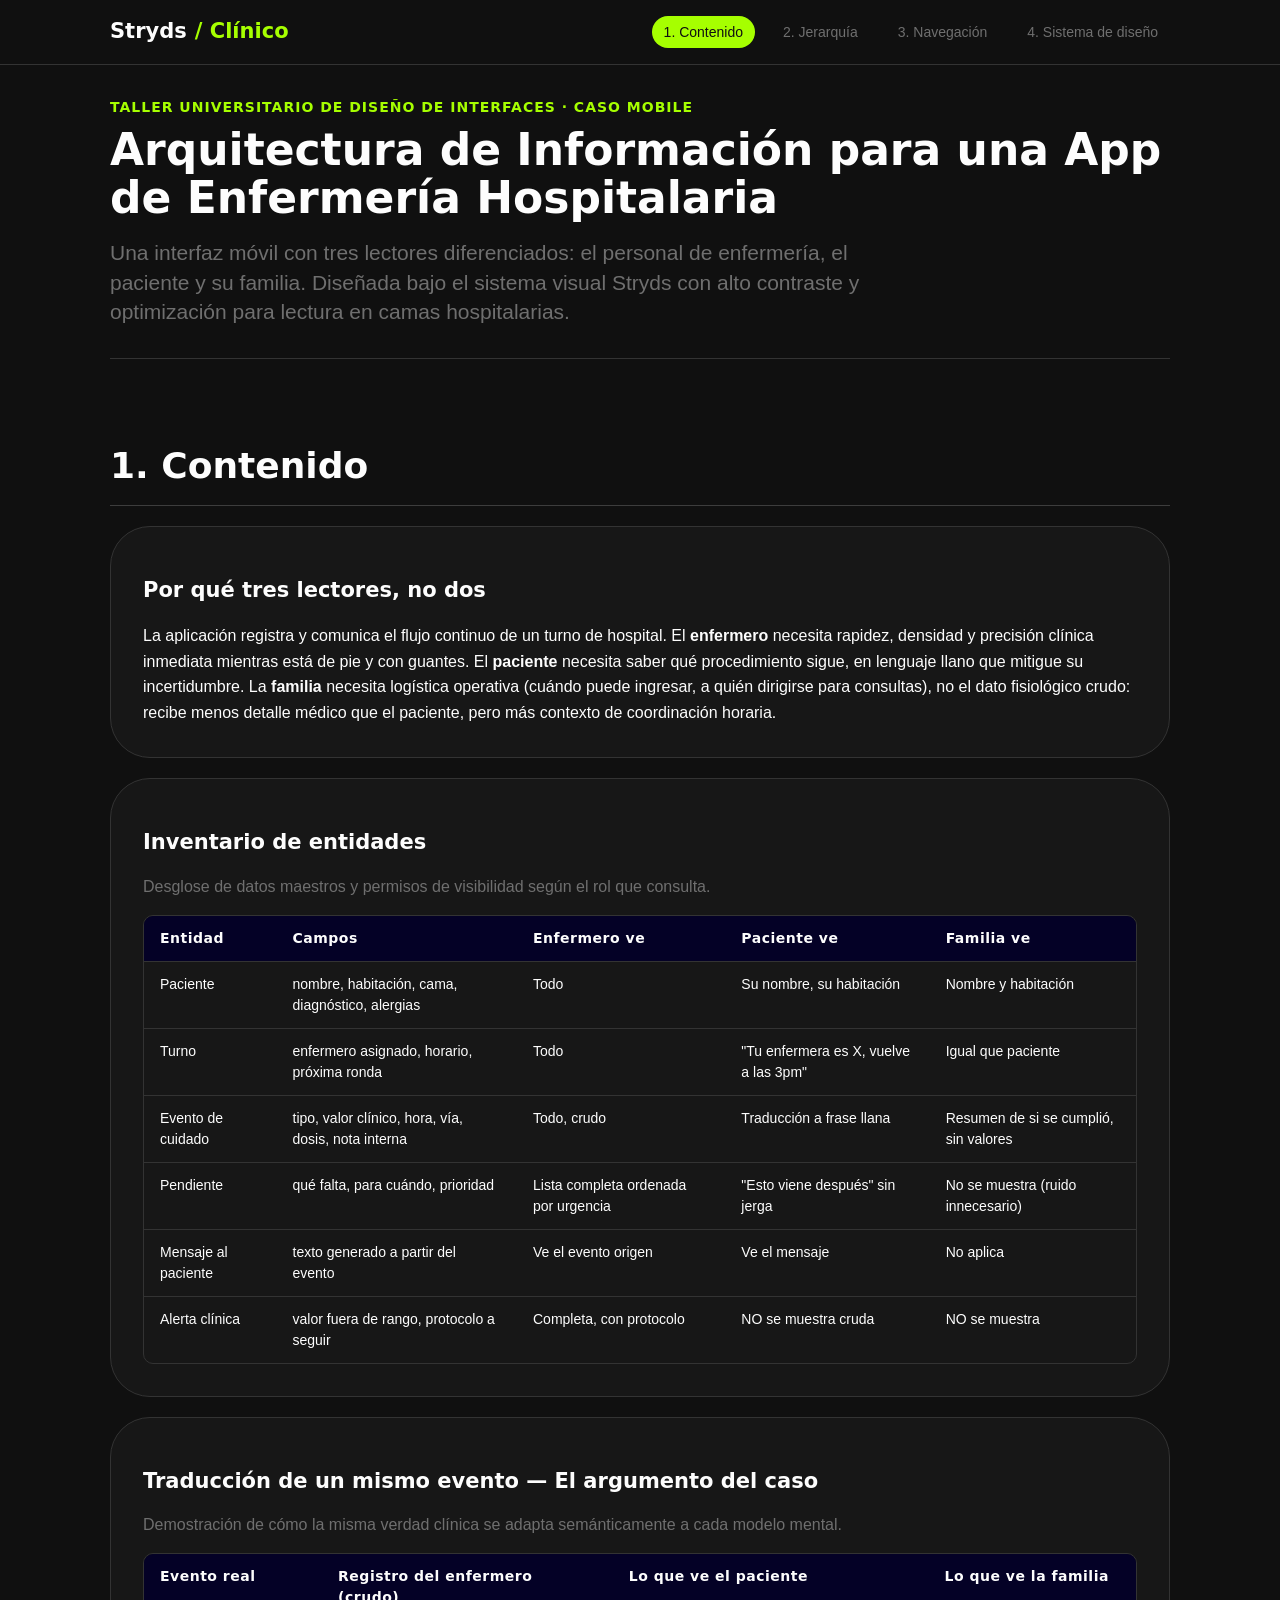
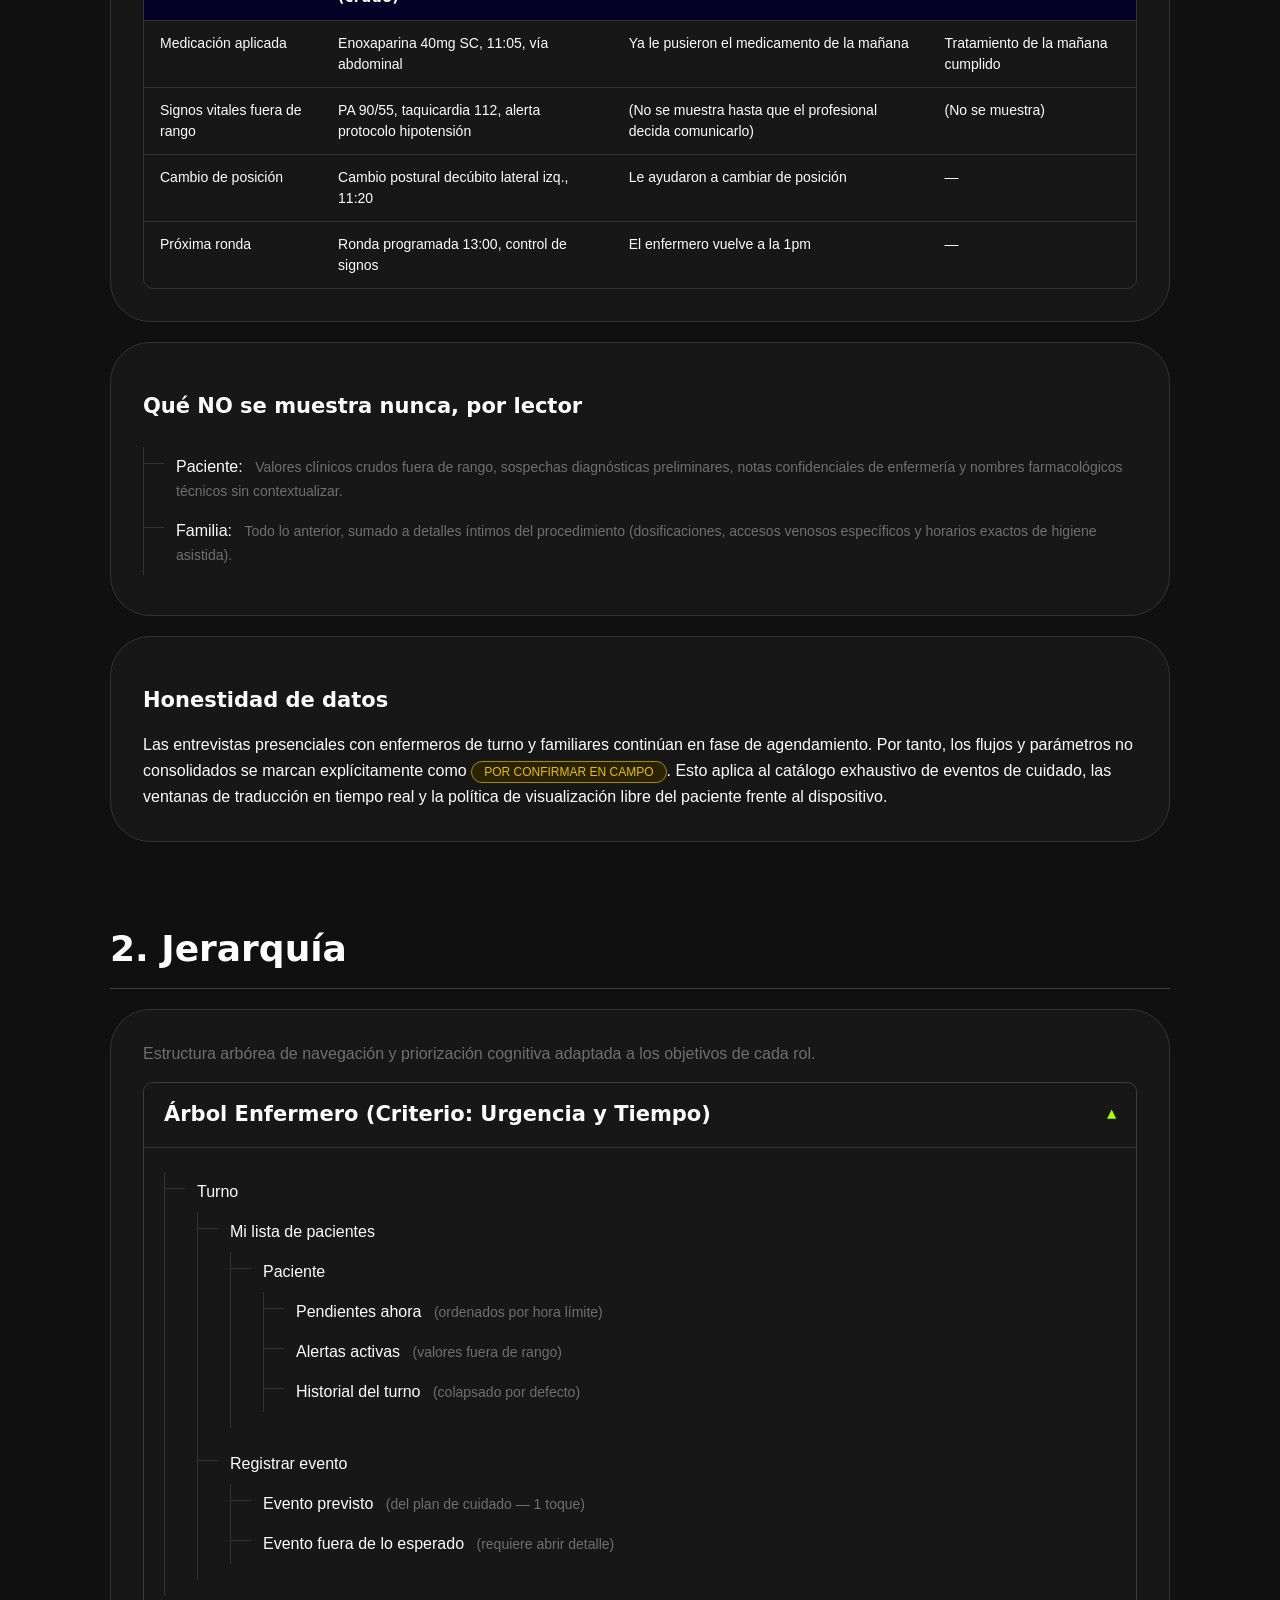
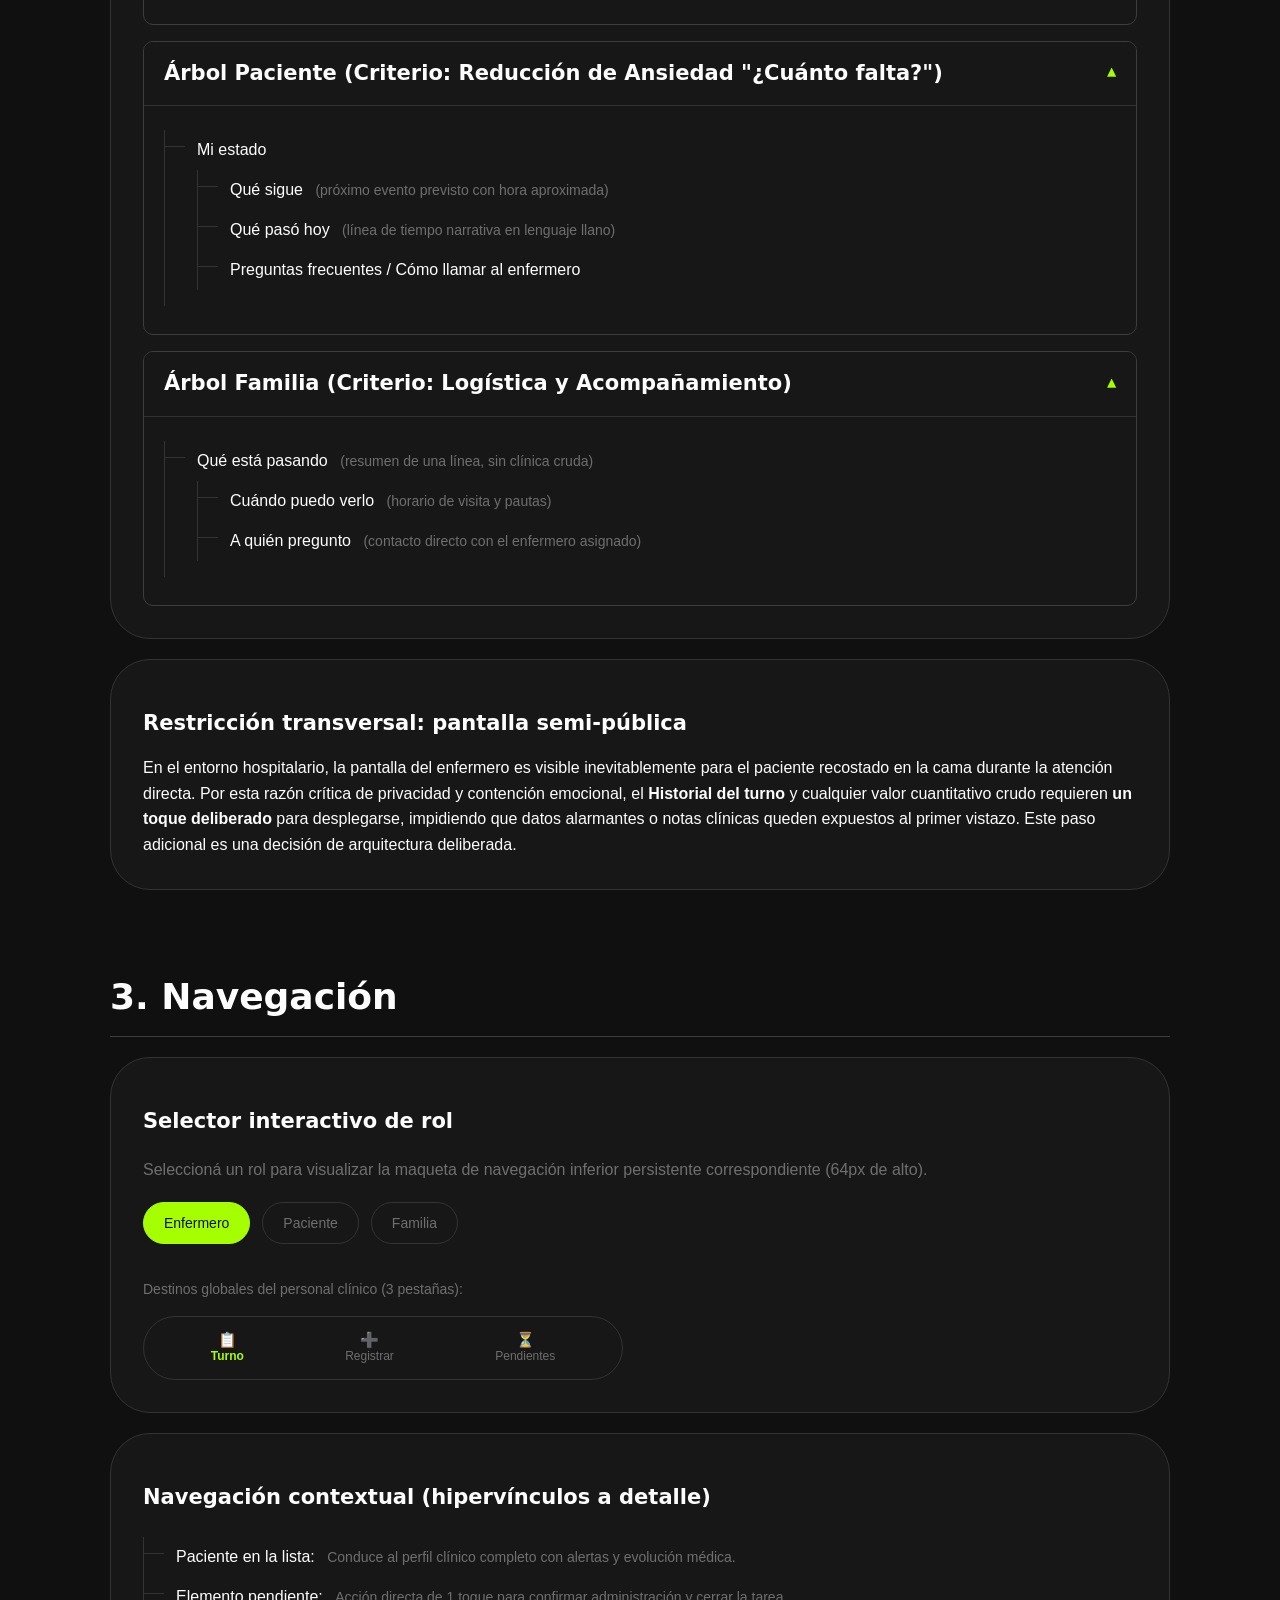
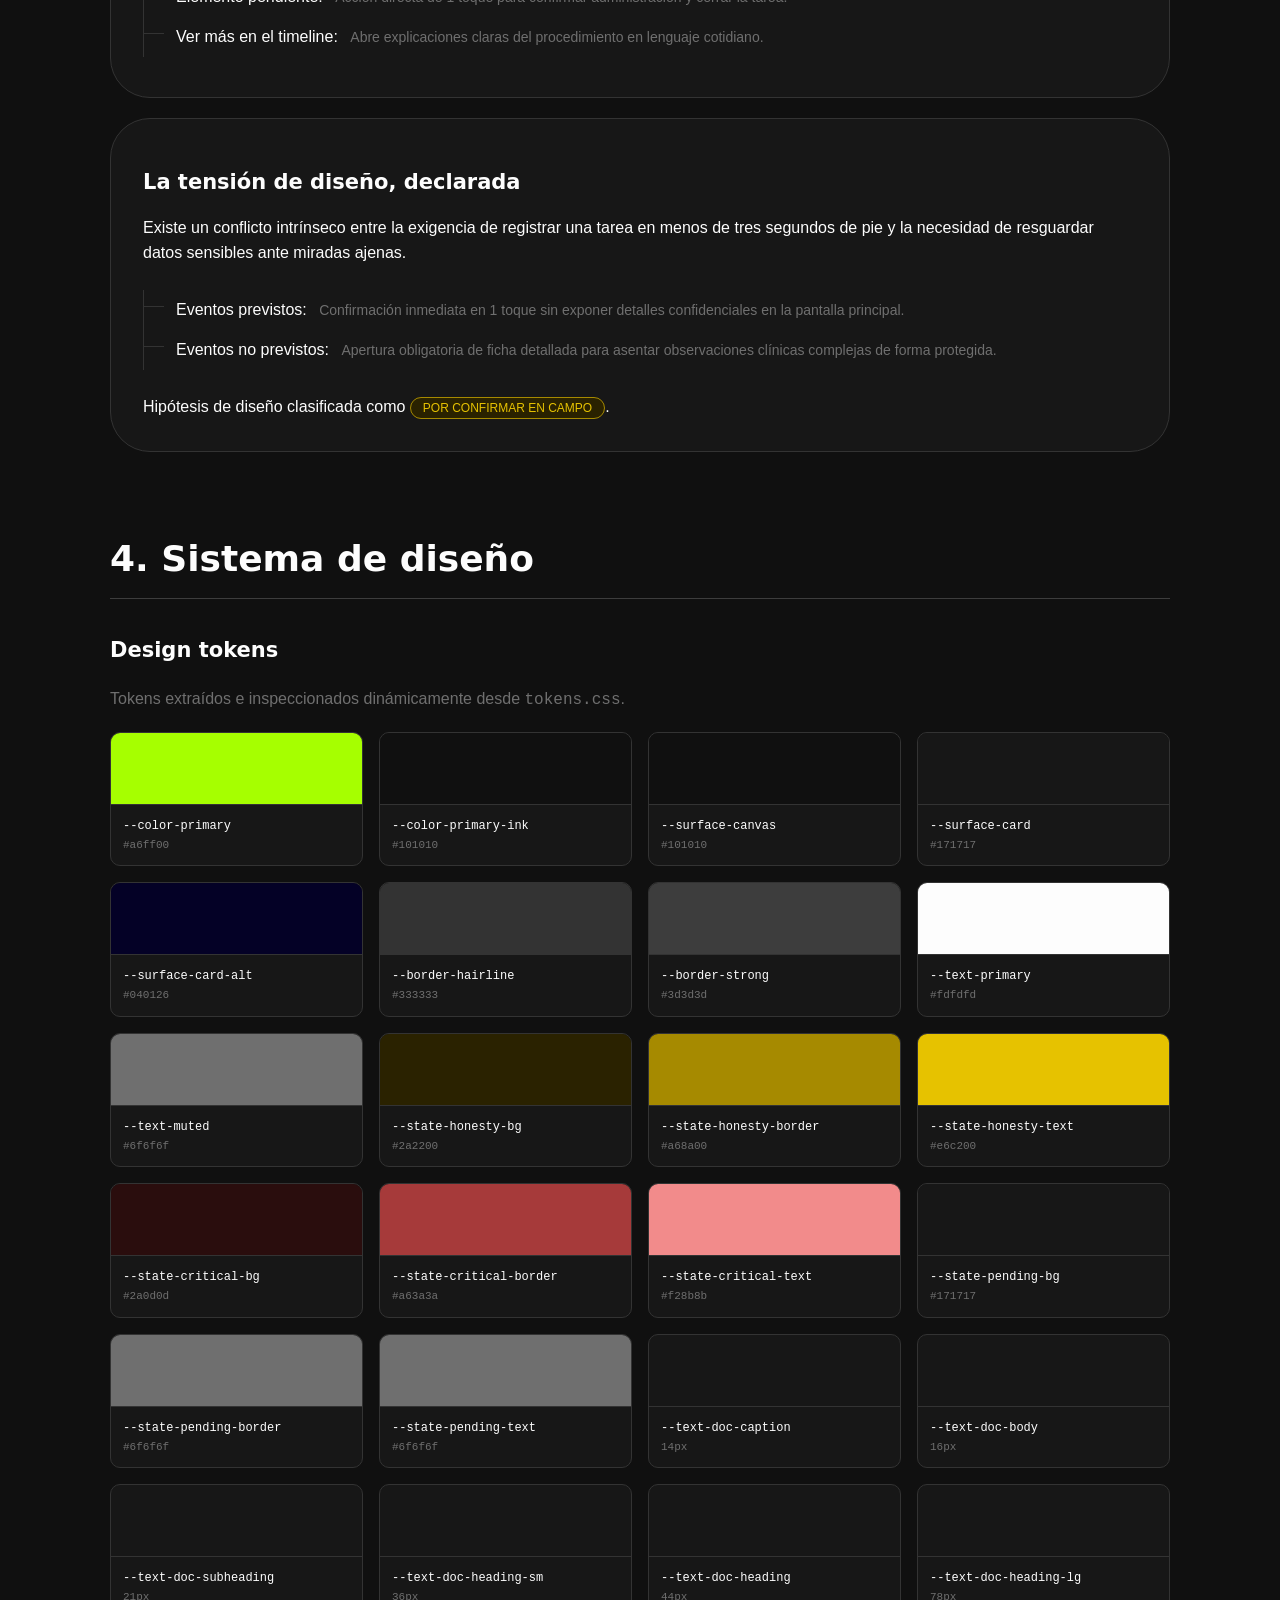
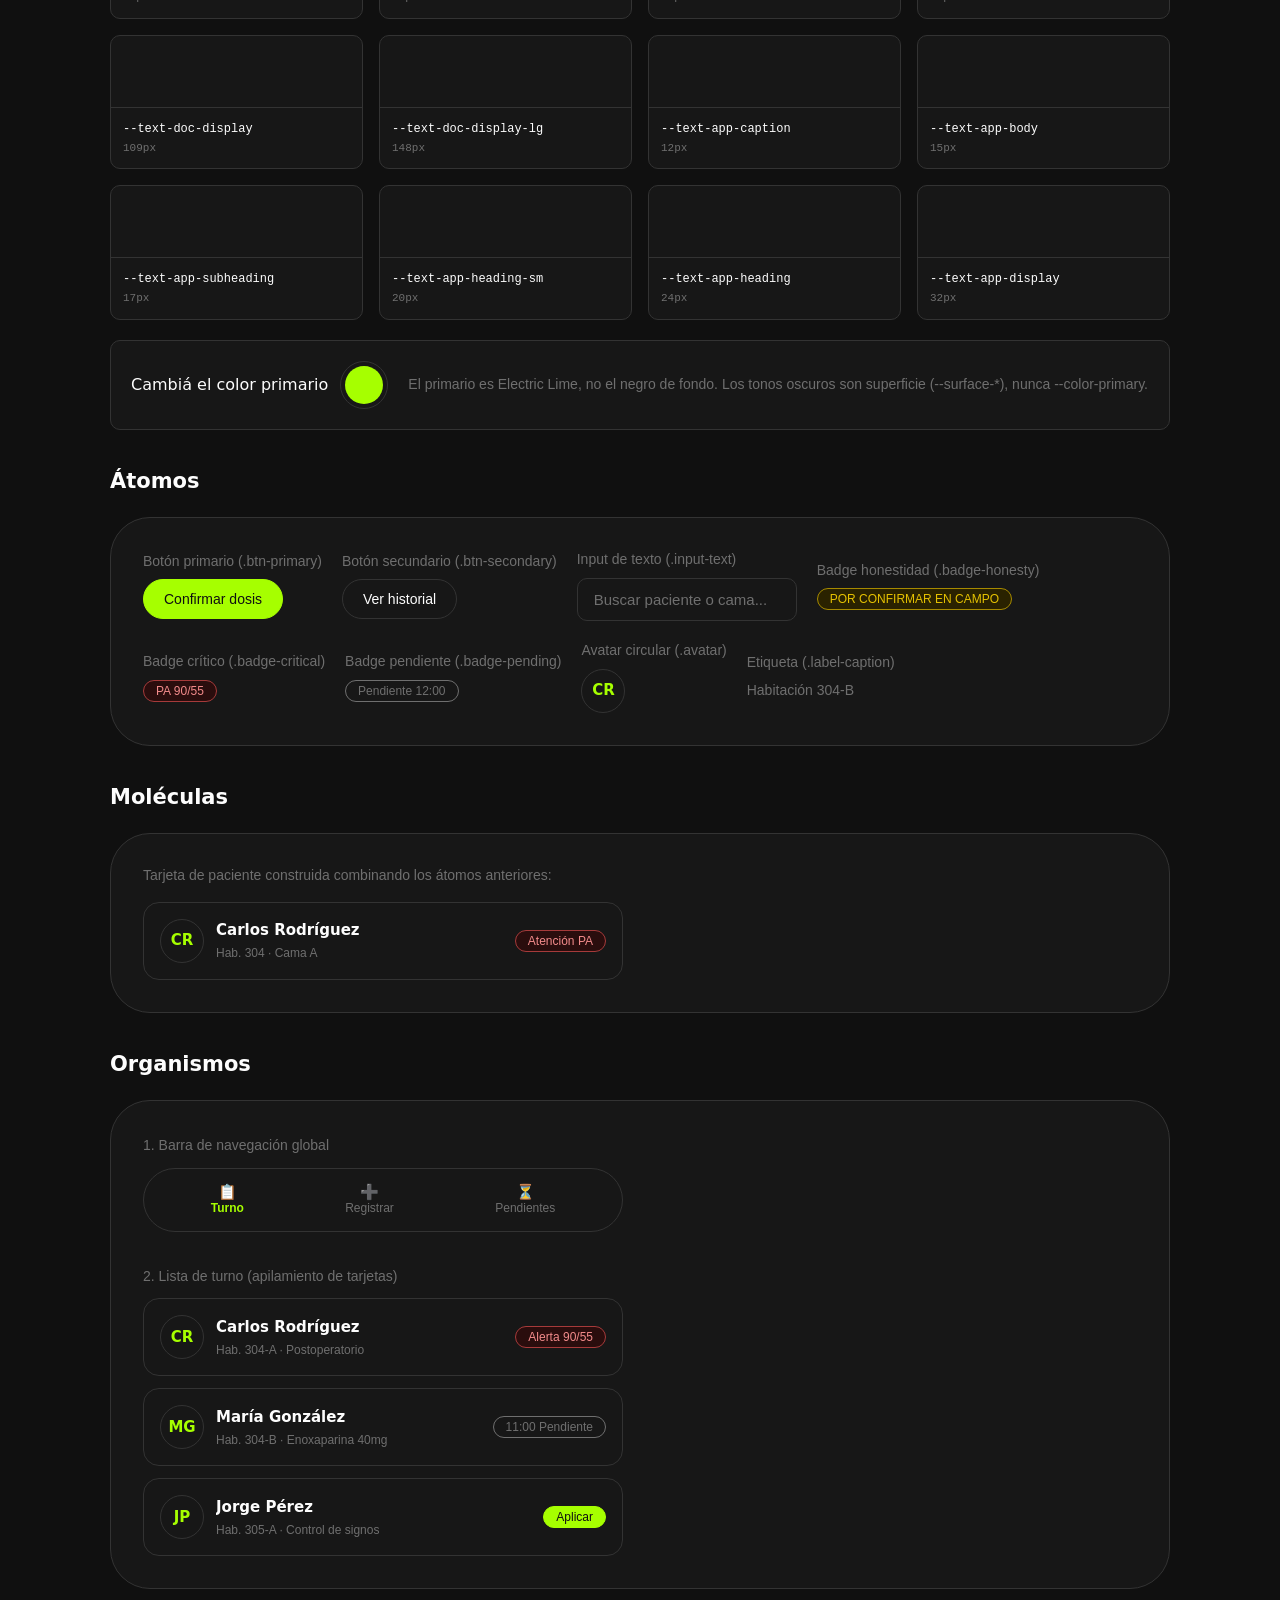
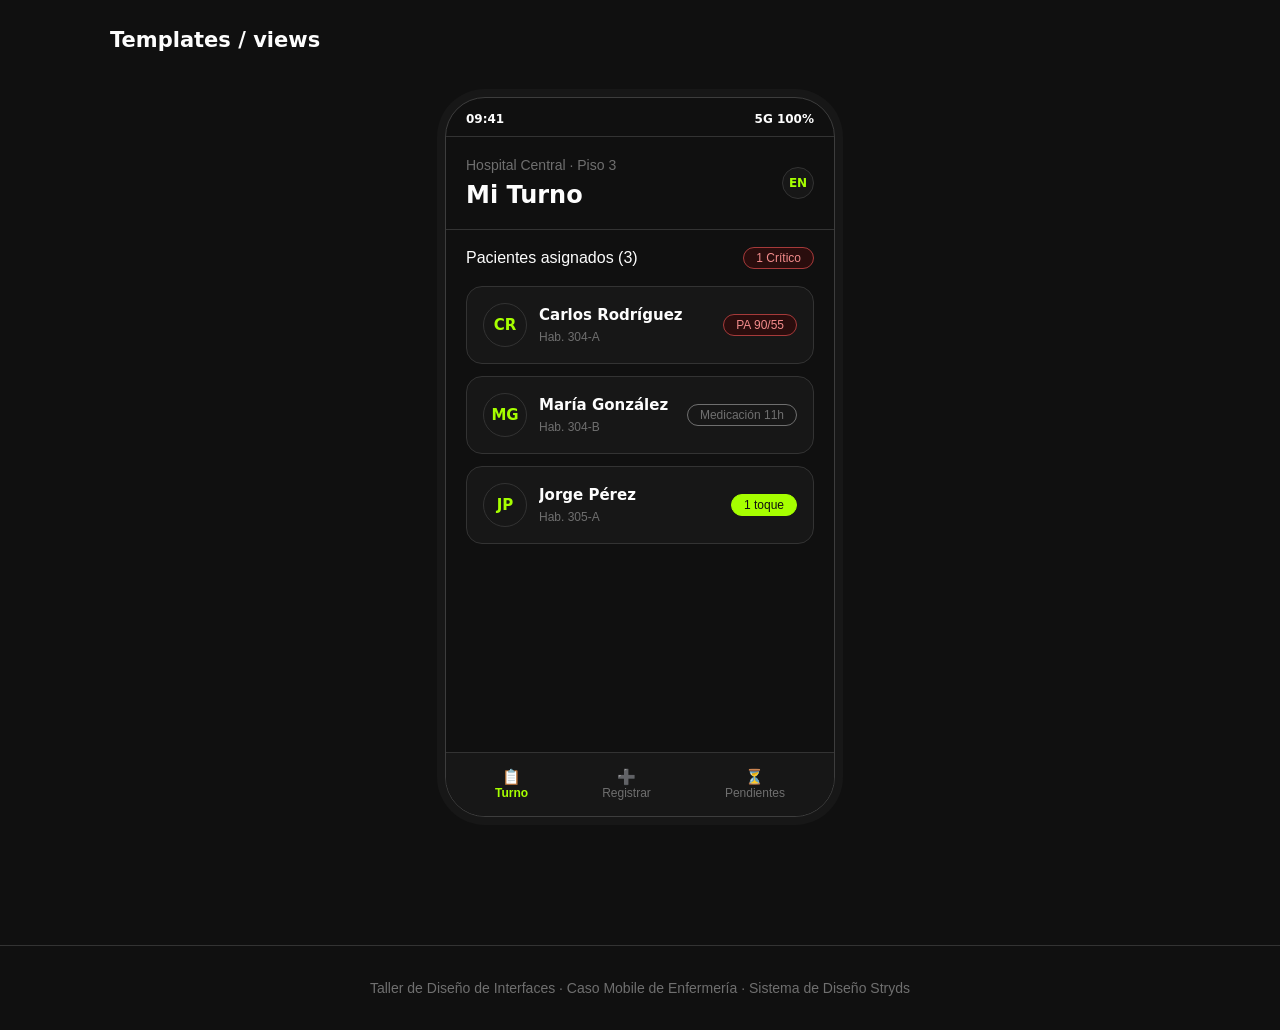
==== index.html @ 0fc22094 "Information architecture and design system for the nursing app - Four artifacts in order: content, h" ====
<!DOCTYPE html>
<html lang="es">
<head>
  <meta charset="UTF-8">
  <meta name="viewport" content="width=device-width, initial-scale=1.0">
  <title>Taller de Arquitectura de Información y Sistema de Diseño | Stryds Nursing</title>
  
  <!-- Carga estricta de tokens y componentes atómicos modulares -->
  <link rel="stylesheet" href="css/tokens.css">
  <link rel="stylesheet" href="css/atoms/button.css">
  <link rel="stylesheet" href="css/atoms/input.css">
  <link rel="stylesheet" href="css/atoms/badge.css">
  <link rel="stylesheet" href="css/atoms/avatar.css">
  <link rel="stylesheet" href="css/atoms/label.css">
  <link rel="stylesheet" href="css/styles.css">
  
  <script src="js/app.js" defer></script>
</head>
<body>

  <!-- Barra de navegación fija superior con vínculos de anclaje -->
  <header class="doc-header-nav">
    <div class="doc-nav-container">
      <a href="#hero" class="doc-brand">
        <span>Stryds</span>
        <span class="doc-brand-accent">/ Clínico</span>
      </a>
      <nav aria-label="Navegación del documento">
        <ul class="doc-nav-list">
          <li><a href="#section-content" class="doc-nav-link">1. Contenido</a></li>
          <li><a href="#section-hierarchy" class="doc-nav-link">2. Jerarquía</a></li>
          <li><a href="#section-navigation" class="doc-nav-link">3. Navegación</a></li>
          <li><a href="#section-design-system" class="doc-nav-link">4. Sistema de diseño</a></li>
        </ul>
      </nav>
    </div>
  </header>

  <main class="doc-main">

    <!-- Encabezado de presentación del caso de estudio -->
    <header id="hero" class="doc-hero">
      <p class="doc-hero-tagline">Taller Universitario de Diseño de Interfaces · Caso Mobile</p>
      <h1 class="doc-hero-title">Arquitectura de Información para una App de Enfermería Hospitalaria</h1>
      <p class="doc-hero-lead">
        Una interfaz móvil con tres lectores diferenciados: el personal de enfermería, el paciente y su familia.
        Diseñada bajo el sistema visual Stryds con alto contraste y optimización para lectura en camas hospitalarias.
      </p>
    </header>

    <!-- ==================== SECCIÓN 1: CONTENIDO ==================== -->
    <section id="section-content" class="doc-section">
      <h2 class="section-heading">1. Contenido</h2>

      <article class="doc-card">
        <h3 class="subsection-heading">Por qué tres lectores, no dos</h3>
        <p class="doc-text-block">
          La aplicación registra y comunica el flujo continuo de un turno de hospital. El <strong>enfermero</strong> necesita rapidez, densidad y precisión clínica inmediata mientras está de pie y con guantes. El <strong>paciente</strong> necesita saber qué procedimiento sigue, en lenguaje llano que mitigue su incertidumbre. La <strong>familia</strong> necesita logística operativa (cuándo puede ingresar, a quién dirigirse para consultas), no el dato fisiológico crudo: recibe menos detalle médico que el paciente, pero más contexto de coordinación horaria.
        </p>
      </article>

      <div class="doc-card">
        <h3 class="subsection-heading">Inventario de entidades</h3>
        <p class="doc-text-muted">Desglose de datos maestros y permisos de visibilidad según el rol que consulta.</p>
        
        <div class="table-wrapper">
          <table class="data-table">
            <thead>
              <tr>
                <th scope="col">Entidad</th>
                <th scope="col">Campos</th>
                <th scope="col">Enfermero ve</th>
                <th scope="col">Paciente ve</th>
                <th scope="col">Familia ve</th>
              </tr>
            </thead>
            <tbody>
              <tr>
                <td>Paciente</td>
                <td>nombre, habitación, cama, diagnóstico, alergias</td>
                <td>Todo</td>
                <td>Su nombre, su habitación</td>
                <td>Nombre y habitación</td>
              </tr>
              <tr>
                <td>Turno</td>
                <td>enfermero asignado, horario, próxima ronda</td>
                <td>Todo</td>
                <td>"Tu enfermera es X, vuelve a las 3pm"</td>
                <td>Igual que paciente</td>
              </tr>
              <tr>
                <td>Evento de cuidado</td>
                <td>tipo, valor clínico, hora, vía, dosis, nota interna</td>
                <td>Todo, crudo</td>
                <td>Traducción a frase llana</td>
                <td>Resumen de si se cumplió, sin valores</td>
              </tr>
              <tr>
                <td>Pendiente</td>
                <td>qué falta, para cuándo, prioridad</td>
                <td>Lista completa ordenada por urgencia</td>
                <td>"Esto viene después" sin jerga</td>
                <td>No se muestra (ruido innecesario)</td>
              </tr>
              <tr>
                <td>Mensaje al paciente</td>
                <td>texto generado a partir del evento</td>
                <td>Ve el evento origen</td>
                <td>Ve el mensaje</td>
                <td>No aplica</td>
              </tr>
              <tr>
                <td>Alerta clínica</td>
                <td>valor fuera de rango, protocolo a seguir</td>
                <td>Completa, con protocolo</td>
                <td>NO se muestra cruda</td>
                <td>NO se muestra</td>
              </tr>
            </tbody>
          </table>
        </div>
      </div>

      <div class="doc-card">
        <h3 class="subsection-heading">Traducción de un mismo evento — El argumento del caso</h3>
        <p class="doc-text-muted">Demostración de cómo la misma verdad clínica se adapta semánticamente a cada modelo mental.</p>
        
        <div class="table-wrapper">
          <table class="data-table">
            <thead>
              <tr>
                <th scope="col">Evento real</th>
                <th scope="col">Registro del enfermero (crudo)</th>
                <th scope="col">Lo que ve el paciente</th>
                <th scope="col">Lo que ve la familia</th>
              </tr>
            </thead>
            <tbody>
              <tr>
                <td>Medicación aplicada</td>
                <td>Enoxaparina 40mg SC, 11:05, vía abdominal</td>
                <td>Ya le pusieron el medicamento de la mañana</td>
                <td>Tratamiento de la mañana cumplido</td>
              </tr>
              <tr>
                <td>Signos vitales fuera de rango</td>
                <td>PA 90/55, taquicardia 112, alerta protocolo hipotensión</td>
                <td>(No se muestra hasta que el profesional decida comunicarlo)</td>
                <td>(No se muestra)</td>
              </tr>
              <tr>
                <td>Cambio de posición</td>
                <td>Cambio postural decúbito lateral izq., 11:20</td>
                <td>Le ayudaron a cambiar de posición</td>
                <td>—</td>
              </tr>
              <tr>
                <td>Próxima ronda</td>
                <td>Ronda programada 13:00, control de signos</td>
                <td>El enfermero vuelve a la 1pm</td>
                <td>—</td>
              </tr>
            </tbody>
          </table>
        </div>
      </div>

      <div class="doc-card">
        <h3 class="subsection-heading">Qué NO se muestra nunca, por lector</h3>
        <ul class="tree-list">
          <li>
            <strong class="tree-node-title">Paciente:</strong>
            <span class="tree-node-desc">Valores clínicos crudos fuera de rango, sospechas diagnósticas preliminares, notas confidenciales de enfermería y nombres farmacológicos técnicos sin contextualizar.</span>
          </li>
          <li>
            <strong class="tree-node-title">Familia:</strong>
            <span class="tree-node-desc">Todo lo anterior, sumado a detalles íntimos del procedimiento (dosificaciones, accesos venosos específicos y horarios exactos de higiene asistida).</span>
          </li>
        </ul>
      </div>

      <div class="doc-card">
        <h3 class="subsection-heading">Honestidad de datos</h3>
        <p class="doc-text-block">
          Las entrevistas presenciales con enfermeros de turno y familiares continúan en fase de agendamiento.
          Por tanto, los flujos y parámetros no consolidados se marcan explícitamente como
          <span class="badge-honesty">POR CONFIRMAR EN CAMPO</span>.
          Esto aplica al catálogo exhaustivo de eventos de cuidado, las ventanas de traducción en tiempo real y la política de visualización libre del paciente frente al dispositivo.
        </p>
      </div>
    </section>

    <!-- ==================== SECCIÓN 2: JERARQUÍA ==================== -->
    <section id="section-hierarchy" class="doc-section">
      <h2 class="section-heading">2. Jerarquía</h2>

      <div class="doc-card">
        <p class="doc-text-muted">Estructura arbórea de navegación y priorización cognitiva adaptada a los objetivos de cada rol.</p>
        
        <!-- Árbol 1: Enfermero -->
        <details class="hierarchy-details" open>
          <summary class="hierarchy-summary">Árbol Enfermero (Criterio: Urgencia y Tiempo)</summary>
          <div class="hierarchy-content">
            <ul class="tree-list">
              <li>
                <span class="tree-node-title">Turno</span>
                <ul>
                  <li>
                    <span class="tree-node-title">Mi lista de pacientes</span>
                    <ul>
                      <li>
                        <span class="tree-node-title">Paciente</span>
                        <ul>
                          <li><span class="tree-node-title">Pendientes ahora</span> <span class="tree-node-desc">(ordenados por hora límite)</span></li>
                          <li><span class="tree-node-title">Alertas activas</span> <span class="tree-node-desc">(valores fuera de rango)</span></li>
                          <li><span class="tree-node-title">Historial del turno</span> <span class="tree-node-desc">(colapsado por defecto)</span></li>
                        </ul>
                      </li>
                    </ul>
                  </li>
                  <li>
                    <span class="tree-node-title">Registrar evento</span>
                    <ul>
                      <li><span class="tree-node-title">Evento previsto</span> <span class="tree-node-desc">(del plan de cuidado — 1 toque)</span></li>
                      <li><span class="tree-node-title">Evento fuera de lo esperado</span> <span class="tree-node-desc">(requiere abrir detalle)</span></li>
                    </ul>
                  </li>
                </ul>
              </li>
            </ul>
          </div>
        </details>

        <!-- Árbol 2: Paciente -->
        <details class="hierarchy-details" open>
          <summary class="hierarchy-summary">Árbol Paciente (Criterio: Reducción de Ansiedad "¿Cuánto falta?")</summary>
          <div class="hierarchy-content">
            <ul class="tree-list">
              <li>
                <span class="tree-node-title">Mi estado</span>
                <ul>
                  <li><span class="tree-node-title">Qué sigue</span> <span class="tree-node-desc">(próximo evento previsto con hora aproximada)</span></li>
                  <li><span class="tree-node-title">Qué pasó hoy</span> <span class="tree-node-desc">(línea de tiempo narrativa en lenguaje llano)</span></li>
                  <li><span class="tree-node-title">Preguntas frecuentes / Cómo llamar al enfermero</span></li>
                </ul>
              </li>
            </ul>
          </div>
        </details>

        <!-- Árbol 3: Familia -->
        <details class="hierarchy-details" open>
          <summary class="hierarchy-summary">Árbol Familia (Criterio: Logística y Acompañamiento)</summary>
          <div class="hierarchy-content">
            <ul class="tree-list">
              <li>
                <span class="tree-node-title">Qué está pasando</span> <span class="tree-node-desc">(resumen de una línea, sin clínica cruda)</span>
                <ul>
                  <li><span class="tree-node-title">Cuándo puedo verlo</span> <span class="tree-node-desc">(horario de visita y pautas)</span></li>
                  <li><span class="tree-node-title">A quién pregunto</span> <span class="tree-node-desc">(contacto directo con el enfermero asignado)</span></li>
                </ul>
              </li>
            </ul>
          </div>
        </details>
      </div>

      <div class="doc-card">
        <h3 class="subsection-heading">Restricción transversal: pantalla semi-pública</h3>
        <p class="doc-text-block">
          En el entorno hospitalario, la pantalla del enfermero es visible inevitablemente para el paciente recostado en la cama durante la atención directa. Por esta razón crítica de privacidad y contención emocional, el <strong>Historial del turno</strong> y cualquier valor cuantitativo crudo requieren <strong>un toque deliberado</strong> para desplegarse, impidiendo que datos alarmantes o notas clínicas queden expuestos al primer vistazo. Este paso adicional es una decisión de arquitectura deliberada.
        </p>
      </div>
    </section>

    <!-- ==================== SECCIÓN 3: NAVEGACIÓN ==================== -->
    <section id="section-navigation" class="doc-section">
      <h2 class="section-heading">3. Navegación</h2>

      <div class="role-preview-card">
        <h3 class="subsection-heading">Selector interactivo de rol</h3>
        <p class="doc-text-muted">
          Seleccioná un rol para visualizar la maqueta de navegación inferior persistente correspondiente (64px de alto).
        </p>

        <!-- Botones selectores de rol -->
        <div class="role-switch-bar" role="group" aria-label="Seleccionar vista por rol">
          <button type="button" class="role-switch-btn" data-role="enfermero" aria-pressed="true">
            Enfermero
          </button>
          <button type="button" class="role-switch-btn" data-role="paciente" aria-pressed="false">
            Paciente
          </button>
          <button type="button" class="role-switch-btn" data-role="familia" aria-pressed="false">
            Familia
          </button>
        </div>

        <!-- Maqueta Enfermero -->
        <div class="role-view-panel is-active" data-role="enfermero">
          <p class="label-caption">Destinos globales del personal clínico (3 pestañas):</p>
          <div class="app-nav-bar" role="navigation" aria-label="Navegación Enfermero">
            <button type="button" class="app-nav-item is-active" aria-pressed="true">
              <span class="app-nav-icon">📋</span>
              <span>Turno</span>
            </button>
            <button type="button" class="app-nav-item" aria-pressed="false">
              <span class="app-nav-icon">➕</span>
              <span>Registrar</span>
            </button>
            <button type="button" class="app-nav-item" aria-pressed="false">
              <span class="app-nav-icon">⏳</span>
              <span>Pendientes</span>
            </button>
          </div>
        </div>

        <!-- Maqueta Paciente -->
        <div class="role-view-panel" data-role="paciente">
          <p class="label-caption">Destinos globales del paciente internado (2 pestañas):</p>
          <div class="app-nav-bar" role="navigation" aria-label="Navegación Paciente">
            <button type="button" class="app-nav-item is-active" aria-pressed="true">
              <span class="app-nav-icon">🩺</span>
              <span>Mi estado</span>
            </button>
            <button type="button" class="app-nav-item" aria-pressed="false">
              <span class="app-nav-icon">❓</span>
              <span>Preguntas</span>
            </button>
          </div>
        </div>

        <!-- Maqueta Familia -->
        <div class="role-view-panel" data-role="familia">
          <p class="label-caption">Destinos globales de familiares y acompañantes (2 pestañas):</p>
          <div class="app-nav-bar" role="navigation" aria-label="Navegación Familia">
            <button type="button" class="app-nav-item is-active" aria-pressed="true">
              <span class="app-nav-icon">💬</span>
              <span>Qué pasa</span>
            </button>
            <button type="button" class="app-nav-item" aria-pressed="false">
              <span class="app-nav-icon">📞</span>
              <span>Contacto</span>
            </button>
          </div>
        </div>
      </div>

      <div class="doc-card">
        <h3 class="subsection-heading">Navegación contextual (hipervínculos a detalle)</h3>
        <ul class="tree-list">
          <li>
            <strong class="tree-node-title">Paciente en la lista:</strong>
            <span class="tree-node-desc">Conduce al perfil clínico completo con alertas y evolución médica.</span>
          </li>
          <li>
            <strong class="tree-node-title">Elemento pendiente:</strong>
            <span class="tree-node-desc">Acción directa de 1 toque para confirmar administración y cerrar la tarea.</span>
          </li>
          <li>
            <strong class="tree-node-title">Ver más en el timeline:</strong>
            <span class="tree-node-desc">Abre explicaciones claras del procedimiento en lenguaje cotidiano.</span>
          </li>
        </ul>
      </div>

      <div class="doc-card">
        <h3 class="subsection-heading">La tensión de diseño, declarada</h3>
        <p class="doc-text-block">
          Existe un conflicto intrínseco entre la exigencia de registrar una tarea en menos de tres segundos de pie y la necesidad de resguardar datos sensibles ante miradas ajenas.
        </p>
        <ul class="tree-list">
          <li>
            <strong class="tree-node-title">Eventos previstos:</strong>
            <span class="tree-node-desc">Confirmación inmediata en 1 toque sin exponer detalles confidenciales en la pantalla principal.</span>
          </li>
          <li>
            <strong class="tree-node-title">Eventos no previstos:</strong>
            <span class="tree-node-desc">Apertura obligatoria de ficha detallada para asentar observaciones clínicas complejas de forma protegida.</span>
          </li>
        </ul>
        <p class="doc-text-block">
          Hipótesis de diseño clasificada como <span class="badge-honesty">POR CONFIRMAR EN CAMPO</span>.
        </p>
      </div>
    </section>

    <!-- ==================== SECCIÓN 4: SISTEMA DE DISEÑO ==================== -->
    <section id="section-design-system" class="doc-section">
      <h2 class="section-heading">4. Sistema de diseño</h2>

      <!-- a) Design tokens -->
      <h3 class="subsection-heading">Design tokens</h3>
      <p class="doc-text-muted">
        Tokens extraídos e inspeccionados dinámicamente desde <code>tokens.css</code>.
      </p>
      <div id="tokens-grid" class="tokens-grid">
        <!-- Renderizado dinámico vía app.js -->
      </div>

      <!-- b) Control de cambio de color primario -->
      <div class="color-picker-banner">
        <div class="color-picker-control">
          <label for="color-primary-input" class="color-picker-label">Cambiá el color primario</label>
          <input type="color" id="color-primary-input" class="input-color" aria-label="Selector de color primario">
        </div>
        <p class="color-picker-note">
          El primario es Electric Lime, no el negro de fondo. Los tonos oscuros son superficie (--surface-*), nunca --color-primary.
        </p>
      </div>

      <!-- c) Átomos -->
      <h3 class="subsection-heading">Átomos</h3>
      <div class="atoms-showcase">
        <div class="atom-item">
          <span class="label-caption">Botón primario (.btn-primary)</span>
          <button type="button" class="btn-primary">Confirmar dosis</button>
        </div>

        <div class="atom-item">
          <span class="label-caption">Botón secundario (.btn-secondary)</span>
          <button type="button" class="btn-secondary">Ver historial</button>
        </div>

        <div class="atom-item">
          <span class="label-caption">Input de texto (.input-text)</span>
          <input type="text" class="input-text" placeholder="Buscar paciente o cama..." style="max-width: 220px;">
        </div>

        <div class="atom-item">
          <span class="label-caption">Badge honestidad (.badge-honesty)</span>
          <span class="badge-honesty">POR CONFIRMAR EN CAMPO</span>
        </div>

        <div class="atom-item">
          <span class="label-caption">Badge crítico (.badge-critical)</span>
          <span class="badge-critical">PA 90/55</span>
        </div>

        <div class="atom-item">
          <span class="label-caption">Badge pendiente (.badge-pending)</span>
          <span class="badge-pending">Pendiente 12:00</span>
        </div>

        <div class="atom-item">
          <span class="label-caption">Avatar circular (.avatar)</span>
          <div class="avatar">CR</div>
        </div>

        <div class="atom-item">
          <span class="label-caption">Etiqueta (.label-caption)</span>
          <span class="label-caption">Habitación 304-B</span>
        </div>
      </div>

      <!-- d) Moléculas -->
      <h3 class="subsection-heading">Moléculas</h3>
      <div class="doc-card" style="align-items: flex-start;">
        <span class="label-caption">Tarjeta de paciente construida combinando los átomos anteriores:</span>
        <article class="patient-card">
          <div class="patient-card-info">
            <div class="avatar">CR</div>
            <div class="patient-card-text">
              <h4 class="patient-card-name">Carlos Rodríguez</h4>
              <span class="patient-card-meta">Hab. 304 · Cama A</span>
            </div>
          </div>
          <span class="badge-critical">Atención PA</span>
        </article>
      </div>

      <!-- e) Organismos -->
      <h3 class="subsection-heading">Organismos</h3>
      <div class="doc-card" style="gap: var(--space-doc-32);">
        <div>
          <h4 class="label-caption" style="margin-bottom: var(--space-app-12);">1. Barra de navegación global</h4>
          <div class="app-nav-bar" role="navigation" aria-label="Organismo Nav">
            <button type="button" class="app-nav-item is-active" aria-pressed="true">
              <span class="app-nav-icon">📋</span>
              <span>Turno</span>
            </button>
            <button type="button" class="app-nav-item" aria-pressed="false">
              <span class="app-nav-icon">➕</span>
              <span>Registrar</span>
            </button>
            <button type="button" class="app-nav-item" aria-pressed="false">
              <span class="app-nav-icon">⏳</span>
              <span>Pendientes</span>
            </button>
          </div>
        </div>

        <div>
          <h4 class="label-caption" style="margin-bottom: var(--space-app-12);">2. Lista de turno (apilamiento de tarjetas)</h4>
          <div class="shift-list">
            <article class="patient-card">
              <div class="patient-card-info">
                <div class="avatar">CR</div>
                <div class="patient-card-text">
                  <h5 class="patient-card-name">Carlos Rodríguez</h5>
                  <span class="patient-card-meta">Hab. 304-A · Postoperatorio</span>
                </div>
              </div>
              <span class="badge-critical">Alerta 90/55</span>
            </article>

            <article class="patient-card">
              <div class="patient-card-info">
                <div class="avatar">MG</div>
                <div class="patient-card-text">
                  <h5 class="patient-card-name">María González</h5>
                  <span class="patient-card-meta">Hab. 304-B · Enoxaparina 40mg</span>
                </div>
              </div>
              <span class="badge-pending">11:00 Pendiente</span>
            </article>

            <article class="patient-card">
              <div class="patient-card-info">
                <div class="avatar">JP</div>
                <div class="patient-card-text">
                  <h5 class="patient-card-name">Jorge Pérez</h5>
                  <span class="patient-card-meta">Hab. 305-A · Control de signos</span>
                </div>
              </div>
              <button type="button" class="btn-primary" style="padding: var(--space-unit) var(--space-app-12); font-size: var(--text-app-caption);">Aplicar</button>
            </article>
          </div>
        </div>
      </div>

      <!-- f) Templates / views -->
      <h3 class="subsection-heading">Templates / views</h3>
      <div class="phone-frame-container">
        <!-- Frame de teléfono simulado a 390px -->
        <div class="phone-frame" role="region" aria-label="Maqueta de pantalla móvil 390px">
          <div class="phone-status-bar">
            <span>09:41</span>
            <span>5G 100%</span>
          </div>

          <header class="phone-app-header">
            <div>
              <span class="label-caption">Hospital Central · Piso 3</span>
              <h4 class="phone-header-title">Mi Turno</h4>
            </div>
            <div class="avatar avatar-sm">EN</div>
          </header>

          <div class="phone-screen-content">
            <div style="display: flex; justify-content: space-between; align-items: center;">
              <span class="label-caption-strong">Pacientes asignados (3)</span>
              <span class="badge-critical">1 Crítico</span>
            </div>

            <div class="shift-list">
              <article class="patient-card">
                <div class="patient-card-info">
                  <div class="avatar">CR</div>
                  <div class="patient-card-text">
                    <h5 class="patient-card-name">Carlos Rodríguez</h5>
                    <span class="patient-card-meta">Hab. 304-A</span>
                  </div>
                </div>
                <span class="badge-critical">PA 90/55</span>
              </article>

              <article class="patient-card">
                <div class="patient-card-info">
                  <div class="avatar">MG</div>
                  <div class="patient-card-text">
                    <h5 class="patient-card-name">María González</h5>
                    <span class="patient-card-meta">Hab. 304-B</span>
                  </div>
                </div>
                <span class="badge-pending">Medicación 11h</span>
              </article>

              <article class="patient-card">
                <div class="patient-card-info">
                  <div class="avatar">JP</div>
                  <div class="patient-card-text">
                    <h5 class="patient-card-name">Jorge Pérez</h5>
                    <span class="patient-card-meta">Hab. 305-A</span>
                  </div>
                </div>
                <button type="button" class="btn-primary" style="padding: var(--space-unit) var(--space-app-12); font-size: var(--text-app-caption);">1 toque</button>
              </article>
            </div>
          </div>

          <div class="phone-bottom-nav">
            <button type="button" class="app-nav-item is-active" aria-pressed="true">
              <span class="app-nav-icon">📋</span>
              <span>Turno</span>
            </button>
            <button type="button" class="app-nav-item" aria-pressed="false">
              <span class="app-nav-icon">➕</span>
              <span>Registrar</span>
            </button>
            <button type="button" class="app-nav-item" aria-pressed="false">
              <span class="app-nav-icon">⏳</span>
              <span>Pendientes</span>
            </button>
          </div>
        </div>
      </div>
    </section>

  </main>

  <footer class="doc-footer">
    <p>Taller de Diseño de Interfaces · Caso Mobile de Enfermería · Sistema de Diseño Stryds</p>
  </footer>

</body>
</html>
---- css/tokens.css ----
/*
 * Design tokens — sistema Stryds aplicado al caso de enfermería.
 * Fuente: ../resources/variables.css y ../resources/tokens.json (sistema Stryds).
 * Ningún color, tamaño, radio o espacio vive fuera de este archivo.
 *
 * Nomenclatura: patrón, luego color, luego peso (nunca al revés). Ej: bg-color-weight.
 * Roles en vez de nombres de marca: el profesor dijo que el blanco y el negro
 * "no hacen parte de colores primarios, punto". Por eso Obsidian/Carbon/Void
 * se declaran como SUPERFICIE y el primario es Electric Lime.
 */

:root {
  color-scheme: dark;

  /* ============ COLOR — roles, no nombres de marca ============ */

  /* Primario: el único color de acción. Sobre esto corre la prueba del profesor. */
  --color-primary: #a6ff00;        /* Electric Lime — botones, nav activa, foco */
  --color-primary-ink: #101010;    /* texto sobre el primario (Obsidian) */

  /* Superficie: NUNCA es el primario, aunque sea el fondo dominante. */
  --surface-canvas: #101010;       /* Obsidian — fondo de página */
  --surface-card: #171717;         /* Carbon — tarjetas, paneles elevados */
  --surface-card-alt: #040126;     /* Deep Violet — borde de acción secundaria */

  /* Borde */
  --border-hairline: #333333;      /* Slate — la mayoría de los bordes */
  --border-strong: #3d3d3d;        /* Steel — borde sobre borde */

  /* Texto */
  --text-primary: #fdfdfd;         /* Paper — texto activo */
  --text-muted: #6f6f6f;           /* Fog — texto secundario, no interactivo */

  /* Estado (no vienen de Stryds, se agregan para el caso clínico).
     Tres significados distintos, tres tokens distintos: no se reusa el mismo
     badge para "dato sin confirmar en campo" y para "alerta clínica urgente",
     son cosas diferentes y confundirlas es el tipo de error que el profesor
     marca en revisión. */
  --state-honesty-bg: #2a2200;      /* ámbar — "por confirmar en campo" */
  --state-honesty-border: #a68a00;
  --state-honesty-text: #e6c200;

  --state-critical-bg: #2a0d0d;     /* rojo — alerta clínica urgente */
  --state-critical-border: #a63a3a;
  --state-critical-text: #f28b8b;

  --state-pending-bg: #171717;      /* gris — pendiente regular, sin urgencia */
  --state-pending-border: #6f6f6f;
  --state-pending-text: #6f6f6f;

  /* ============ TIPOGRAFÍA ============ */
  --font-display: 'SF Pro Display', ui-sans-serif, system-ui, -apple-system, "Segoe UI", Roboto, sans-serif;
  --font-body: 'Arial', ui-sans-serif, system-ui, -apple-system, "Segoe UI", Roboto, sans-serif;

  --font-weight-regular: 400;
  --font-weight-medium: 500;
  --font-weight-semibold: 600;

  /* Escala DOC — la página del taller, tamaño póster, hereda a Stryds tal cual */
  --text-doc-caption: 14px;
  --text-doc-body: 16px;
  --text-doc-subheading: 21px;
  --text-doc-heading-sm: 36px;
  --text-doc-heading: 44px;
  --text-doc-heading-lg: 78px;
  --text-doc-display: 109px;
  --text-doc-display-lg: 148px;

  /* Escala PRODUCTO — las pantallas de la app dentro del documento, a 390px.
     Mismos tokens de fuente y peso; la escala baja porque el "canvas" ya no es
     una diapositiva sino una mano con guantes mirando un teléfono. */
  --text-app-caption: 12px;
  --text-app-body: 15px;
  --text-app-subheading: 17px;
  --text-app-heading-sm: 20px;
  --text-app-heading: 24px;
  --text-app-display: 32px;

  /* ============ ESPACIO ============ */
  --space-unit: 4px;

  /* DOC */
  --space-doc-16: 16px;
  --space-doc-20: 20px;
  --space-doc-32: 32px;
  --space-doc-80: 80px;
  --space-doc-108: 108px;

  /* PRODUCTO — de 80px de padding de tarjeta a 20px: la superficie es un
     teléfono, no un póster. */
  --space-app-8: 8px;
  --space-app-12: 12px;
  --space-app-16: 16px;
  --space-app-20: 20px;
  --space-app-24: 24px;

  /* ============ RADIO ============ */
  --radius-pill: 100px;             /* botones — igual en doc y producto */
  --radius-card-doc: 40px;          /* tarjetas del documento (Stryds original) */
  --radius-card-app: 16px;          /* tarjetas dentro de las pantallas de la app */
  --radius-sm: 10px;

  /* ============ LAYOUT ============ */
  --section-gap: 80px;
  --nav-height-app: 64px;
}

/* Modo claro: el documento del taller se lee en clase con proyector,
   así que se ofrece una alternativa clara sin tocar el primario ni los roles.
   Los componentes de PRODUCTO (la app) se quedan en oscuro siempre: Stryds
   es un sistema de salud nocturno por diseño ("late-night broadcast feel"),
   y cambiar eso ahí rompe el caso, no el token. */
:root[data-theme="light"] {
  --surface-canvas: #fdfdfd;
  --surface-card: #f2f2f2;
  --surface-card-alt: #e9e9e9;
  --border-hairline: #d8d8d8;
  --border-strong: #bdbdbd;
  --text-primary: #101010;
  --text-muted: #4a4a4a;
}
---- css/atoms/button.css ----
/*
 * Átomo: Botón (.btn-primary, .btn-secondary)
 * Define las acciones interactivas primarias y secundarias.
 * Sigue el sistema Stryds con bordes redondeados completos (--radius-pill).
 */

.btn-primary,
.btn-secondary {
  display: inline-flex;
  align-items: center;
  justify-content: center;
  gap: var(--space-app-8);
  font-family: var(--font-body);
  font-size: var(--text-doc-caption);
  font-weight: var(--font-weight-medium);
  line-height: 1;
  padding: var(--space-app-12) var(--space-doc-20);
  border-radius: var(--radius-pill);
  text-decoration: none;
  cursor: pointer;
  transition: opacity 0.15s ease, border-color 0.15s ease, color 0.15s ease, transform 0.1s ease;
  user-select: none;
  box-sizing: border-box;
}

.btn-primary:active,
.btn-secondary:active {
  transform: scale(0.98);
}

/* Primario: Electric Lime sólido para la acción crítica */
.btn-primary {
  background-color: var(--color-primary);
  color: var(--color-primary-ink);
  border: 1px solid var(--color-primary);
}

.btn-primary:hover {
  opacity: 0.9;
}

.btn-primary:focus-visible {
  outline: 2px solid var(--color-primary);
  outline-offset: 3px;
}

/* Secundario: Contorno tenue para acciones auxiliares sin competir con el primario */
.btn-secondary {
  background-color: transparent;
  color: var(--text-primary);
  border: 1px solid var(--border-hairline);
}

.btn-secondary:hover {
  border-color: var(--color-primary);
  color: var(--color-primary);
}

.btn-secondary:focus-visible {
  outline: 2px solid var(--color-primary);
  outline-offset: 3px;
}
---- css/atoms/input.css ----
/*
 * Átomo: Input (campos de texto y selector de color)
 * Controles de entrada de datos con estilo coherente a la paleta Stryds.
 */

.input-text,
input[type="text"],
input[type="search"] {
  display: block;
  width: 100%;
  box-sizing: border-box;
  font-family: var(--font-body);
  font-size: var(--text-app-body);
  color: var(--text-primary);
  background-color: var(--surface-card);
  border: 1px solid var(--border-hairline);
  border-radius: var(--radius-sm);
  padding: var(--space-app-12) var(--space-app-16);
  outline: none;
  transition: border-color 0.15s ease, box-shadow 0.15s ease;
}

.input-text::placeholder,
input[type="text"]::placeholder,
input[type="search"]::placeholder {
  color: var(--text-muted);
}

.input-text:focus,
input[type="text"]:focus,
input[type="search"]:focus {
  border-color: var(--color-primary);
}

/* Control especializado para el selector de color del sistema de diseño */
.input-color,
input[type="color"] {
  -webkit-appearance: none;
  -moz-appearance: none;
  appearance: none;
  width: 48px;
  height: 48px;
  background-color: var(--surface-card);
  border: 1px solid var(--border-hairline);
  border-radius: var(--radius-pill);
  padding: var(--space-unit);
  cursor: pointer;
  box-sizing: border-box;
  transition: border-color 0.15s ease;
}

.input-color:focus-visible,
input[type="color"]:focus-visible {
  outline: 2px solid var(--color-primary);
  outline-offset: 3px;
  border-color: var(--color-primary);
}

.input-color::-webkit-color-swatch-wrapper,
input[type="color"]::-webkit-color-swatch-wrapper {
  padding: 0;
  border-radius: var(--radius-pill);
}

.input-color::-webkit-color-swatch,
input[type="color"]::-webkit-color-swatch {
  border: none;
  border-radius: var(--radius-pill);
}

.input-color::-moz-color-swatch,
input[type="color"]::-moz-color-swatch {
  border: none;
  border-radius: var(--radius-pill);
}
---- css/atoms/badge.css ----
/*
 * Átomo: Badge de estado (.badge-pending, .badge-honesty, .badge-critical)
 * Tres significados, tres clases: honestidad de datos (ámbar), alerta clínica
 * urgente (rojo) y pendiente regular (gris) no son la misma cosa y no
 * comparten badge aunque los tres sean "una etiqueta redonda".
 */

.badge-pending,
.badge-honesty,
.badge-critical {
  display: inline-flex;
  align-items: center;
  gap: var(--space-unit);
  font-family: var(--font-body);
  font-size: var(--text-app-caption);
  font-weight: var(--font-weight-medium);
  line-height: 1;
  padding: var(--space-unit) var(--space-app-12);
  border-radius: var(--radius-pill);
  box-sizing: border-box;
  white-space: nowrap;
}

/* Dato sin confirmar en campo (ámbar) — honestidad, no urgencia clínica */
.badge-honesty {
  background-color: var(--state-honesty-bg);
  border: 1px solid var(--state-honesty-border);
  color: var(--state-honesty-text);
}

/* Alerta clínica urgente (rojo) — un valor fuera de rango real */
.badge-critical {
  background-color: var(--state-critical-bg);
  border: 1px solid var(--state-critical-border);
  color: var(--state-critical-text);
}

/* Pendiente regular, sin urgencia (gris / neutral) */
.badge-pending {
  background-color: var(--state-pending-bg);
  border: 1px solid var(--state-pending-border);
  color: var(--state-pending-text);
}
---- css/atoms/avatar.css ----
/*
 * Átomo: Avatar (.avatar)
 * Identificador visual del paciente o profesional mediante iniciales o imagen.
 * Geometría circular usando el token de radio pill (--radius-pill).
 */

.avatar {
  display: inline-flex;
  align-items: center;
  justify-content: center;
  width: 44px;
  height: 44px;
  border-radius: var(--radius-pill);
  background-color: var(--surface-card);
  border: 1px solid var(--border-hairline);
  color: var(--color-primary);
  font-family: var(--font-display);
  font-size: var(--text-app-body);
  font-weight: var(--font-weight-semibold);
  overflow: hidden;
  flex-shrink: 0;
  user-select: none;
  box-sizing: border-box;
}

.avatar-sm {
  width: 32px;
  height: 32px;
  font-size: var(--text-app-caption);
}

.avatar-lg {
  width: 56px;
  height: 56px;
  font-size: var(--text-app-heading-sm);
}

.avatar img {
  width: 100%;
  height: 100%;
  object-fit: cover;
}
---- css/atoms/label.css ----
/*
 * Átomo: Label / Caption (.label-caption)
 * Etiquetas textuales complementarias y metadatos de baja prominencia.
 */

.label-caption {
  display: inline-block;
  font-family: var(--font-body);
  font-size: var(--text-doc-caption);
  font-weight: var(--font-weight-regular);
  color: var(--text-muted);
  line-height: 1.4;
}

.label-caption-strong {
  font-weight: var(--font-weight-medium);
  color: var(--text-primary);
}
---- css/styles.css ----
/*
 * Hoja de estilos principal del documento de entrega.
 * Organiza el layout general, tipografía, tablas, acordeones y contenedores de maquetas.
 * Todos los colores provienen estrictamente de tokens.css vía var(--nombre-del-token).
 */

/* ============ RESET & BASE ============ */
*, *::before, *::after {
  box-sizing: border-box;
  margin: 0;
  padding: 0;
}

html {
  scroll-behavior: smooth;
  scroll-padding-top: var(--space-doc-80);
  background-color: var(--surface-canvas);
  color: var(--text-primary);
  font-family: var(--font-body);
  font-size: var(--text-doc-body);
  line-height: 1.5;
}

body {
  background-color: var(--surface-canvas);
  color: var(--text-primary);
  min-height: 100vh;
  display: flex;
  flex-direction: column;
}

/* ============ NAVEGACIÓN FIJA SUPERIOR ============ */
.doc-header-nav {
  position: sticky;
  top: 0;
  z-index: 100;
  background-color: var(--surface-canvas);
  border-bottom: 1px solid var(--border-hairline);
  backdrop-filter: blur(12px);
  -webkit-backdrop-filter: blur(12px);
}

.doc-nav-container {
  max-width: 1100px;
  margin: 0 auto;
  padding: var(--space-doc-16) var(--space-doc-20);
  display: flex;
  align-items: center;
  justify-content: space-between;
  gap: var(--space-doc-16);
  flex-wrap: wrap;
}

.doc-brand {
  font-family: var(--font-display);
  font-size: var(--text-doc-subheading);
  font-weight: var(--font-weight-semibold);
  color: var(--text-primary);
  text-decoration: none;
  display: inline-flex;
  align-items: center;
  gap: var(--space-app-8);
}

.doc-brand-accent {
  color: var(--color-primary);
}

.doc-nav-list {
  display: flex;
  align-items: center;
  gap: var(--space-doc-16);
  list-style: none;
  flex-wrap: wrap;
}

.doc-nav-link {
  font-family: var(--font-body);
  font-size: var(--text-doc-caption);
  font-weight: var(--font-weight-medium);
  color: var(--text-muted);
  text-decoration: none;
  padding: var(--space-app-8) var(--space-app-12);
  border-radius: var(--radius-pill);
  transition: color 0.15s ease, background-color 0.15s ease;
}

.doc-nav-link:hover {
  color: var(--text-primary);
}

.doc-nav-link.is-active {
  color: var(--color-primary-ink);
  background-color: var(--color-primary);
}

/* ============ LAYOUT PRINCIPAL DEL DOCUMENTO ============ */
.doc-main {
  max-width: 1100px;
  width: 100%;
  margin: 0 auto;
  padding: var(--space-doc-32) var(--space-doc-20) var(--space-doc-108);
  display: flex;
  flex-direction: column;
  gap: var(--section-gap);
}

.doc-hero {
  border-bottom: 1px solid var(--border-hairline);
  padding-bottom: var(--space-doc-32);
}

.doc-hero-tagline {
  font-family: var(--font-display);
  font-size: var(--text-doc-caption);
  color: var(--color-primary);
  text-transform: uppercase;
  letter-spacing: 1px;
  font-weight: var(--font-weight-semibold);
  margin-bottom: var(--space-app-8);
}

.doc-hero-title {
  font-family: var(--font-display);
  font-size: var(--text-doc-heading);
  font-weight: var(--font-weight-semibold);
  line-height: 1.1;
  color: var(--text-primary);
  margin-bottom: var(--space-doc-16);
}

.doc-hero-lead {
  font-family: var(--font-body);
  font-size: var(--text-doc-subheading);
  color: var(--text-muted);
  max-width: 820px;
  line-height: 1.4;
}

/* ============ SECCIONES ============ */
.doc-section {
  display: flex;
  flex-direction: column;
  gap: var(--space-doc-20);
}

.section-heading {
  font-family: var(--font-display);
  font-size: var(--text-doc-heading-sm);
  font-weight: var(--font-weight-semibold);
  color: var(--text-primary);
  border-bottom: 1px solid var(--border-strong);
  padding-bottom: var(--space-app-12);
}

.subsection-heading {
  font-family: var(--font-display);
  font-size: var(--text-doc-subheading);
  font-weight: var(--font-weight-semibold);
  color: var(--text-primary);
  margin-top: var(--space-doc-16);
}

.doc-text-block {
  font-family: var(--font-body);
  font-size: var(--text-doc-body);
  color: var(--text-primary);
  line-height: 1.6;
}

.doc-text-muted {
  color: var(--text-muted);
}

.doc-card {
  background-color: var(--surface-card);
  border: 1px solid var(--border-hairline);
  border-radius: var(--radius-card-doc);
  padding: var(--space-doc-32);
  display: flex;
  flex-direction: column;
  gap: var(--space-doc-16);
}

/* ============ TABLAS DE CONTENIDO ============ */
.table-wrapper {
  width: 100%;
  overflow-x: auto;
  border: 1px solid var(--border-hairline);
  border-radius: var(--radius-sm);
  background-color: var(--surface-card);
}

.data-table {
  width: 100%;
  border-collapse: collapse;
  text-align: left;
  font-size: var(--text-doc-caption);
  font-family: var(--font-body);
}

.data-table th,
.data-table td {
  padding: var(--space-app-12) var(--space-doc-16);
  border-bottom: 1px solid var(--border-hairline);
  vertical-align: top;
}

.data-table th {
  background-color: var(--surface-card-alt);
  color: var(--text-primary);
  font-family: var(--font-display);
  font-weight: var(--font-weight-semibold);
  letter-spacing: 0.5px;
}

.data-table tr:last-child td {
  border-bottom: none;
}

.data-table td:first-child {
  font-weight: var(--font-weight-medium);
  color: var(--text-primary);
}

/* ============ JERARQUÍA (ÁRBOLES Y DETALLES) ============ */
.hierarchy-details {
  background-color: var(--surface-card);
  border: 1px solid var(--border-hairline);
  border-radius: var(--radius-sm);
  overflow: hidden;
  transition: border-color 0.15s ease;
}

.hierarchy-details[open] {
  border-color: var(--border-strong);
}

.hierarchy-summary {
  padding: var(--space-doc-16) var(--space-doc-20);
  font-family: var(--font-display);
  font-size: var(--text-doc-subheading);
  font-weight: var(--font-weight-semibold);
  color: var(--text-primary);
  cursor: pointer;
  background-color: var(--surface-card);
  user-select: none;
  list-style: none;
  display: flex;
  align-items: center;
  justify-content: space-between;
}

.hierarchy-summary::-webkit-details-marker {
  display: none;
}

.hierarchy-summary::after {
  content: "▼";
  font-size: var(--text-app-caption);
  color: var(--color-primary);
  transition: transform 0.2s ease;
}

.hierarchy-details[open] .hierarchy-summary::after {
  transform: rotate(180deg);
}

.hierarchy-content {
  padding: var(--space-doc-16) var(--space-doc-20) var(--space-doc-20);
  border-top: 1px solid var(--border-hairline);
}

.tree-list,
.tree-list ul {
  list-style: none;
  padding-left: var(--space-doc-20);
  margin: var(--space-app-8) 0;
  border-left: 1px solid var(--border-hairline);
}

.tree-list > li {
  padding-left: 0;
}

.tree-list li {
  position: relative;
  padding: var(--space-app-8) 0 var(--space-app-8) var(--space-app-12);
  color: var(--text-primary);
  font-size: var(--text-doc-body);
}

.tree-list li::before {
  content: "";
  position: absolute;
  left: calc(-1 * var(--space-doc-20));
  top: 16px;
  width: var(--space-doc-20);
  height: 1px;
  background-color: var(--border-hairline);
}

.tree-node-title {
  font-weight: var(--font-weight-medium);
  color: var(--text-primary);
}

.tree-node-desc {
  font-size: var(--text-doc-caption);
  color: var(--text-muted);
  margin-left: var(--space-app-8);
}

/* ============ NAVEGACIÓN Y MAQUETAS (SECCIÓN 3) ============ */
.role-switch-bar {
  display: flex;
  gap: var(--space-app-12);
  flex-wrap: wrap;
  margin-bottom: var(--space-doc-16);
}

.role-switch-btn {
  background-color: var(--surface-card);
  color: var(--text-muted);
  border: 1px solid var(--border-hairline);
  padding: var(--space-app-12) var(--space-doc-20);
  border-radius: var(--radius-pill);
  font-family: var(--font-body);
  font-size: var(--text-doc-caption);
  font-weight: var(--font-weight-medium);
  cursor: pointer;
  transition: all 0.15s ease;
}

.role-switch-btn:hover {
  color: var(--text-primary);
  border-color: var(--border-strong);
}

.role-switch-btn[aria-pressed="true"] {
  background-color: var(--color-primary);
  color: var(--color-primary-ink);
  border-color: var(--color-primary);
}

.role-preview-card {
  background-color: var(--surface-card);
  border: 1px solid var(--border-hairline);
  border-radius: var(--radius-card-doc);
  padding: var(--space-doc-32);
  display: flex;
  flex-direction: column;
  gap: var(--space-doc-20);
}

.role-view-panel {
  display: none;
  flex-direction: column;
  gap: var(--space-doc-16);
}

.role-view-panel.is-active {
  display: flex;
}

/* Barra de navegación de la app simulada */
.app-nav-bar {
  height: var(--nav-height-app);
  background-color: var(--surface-card);
  border: 1px solid var(--border-hairline);
  border-radius: var(--radius-pill);
  display: flex;
  align-items: center;
  justify-content: space-around;
  padding: 0 var(--space-app-16);
  max-width: 480px;
  width: 100%;
}

.app-nav-item {
  display: flex;
  flex-direction: column;
  align-items: center;
  justify-content: center;
  gap: 2px;
  background: transparent;
  border: none;
  color: var(--text-muted);
  font-family: var(--font-body);
  font-size: var(--text-app-caption);
  font-weight: var(--font-weight-medium);
  cursor: pointer;
  padding: var(--space-app-8) var(--space-app-12);
  border-radius: var(--radius-pill);
  transition: color 0.15s ease;
  text-decoration: none;
}

.app-nav-item[aria-pressed="true"],
.app-nav-item.is-active {
  color: var(--color-primary);
  font-weight: var(--font-weight-semibold);
}

.app-nav-icon {
  font-size: var(--text-app-body);
  line-height: 1;
}

/* ============ SISTEMA DE DISEÑO (SECCIÓN 4) ============ */
.color-picker-banner {
  display: flex;
  align-items: center;
  gap: var(--space-doc-20);
  background-color: var(--surface-card);
  border: 1px solid var(--border-hairline);
  border-radius: var(--radius-sm);
  padding: var(--space-doc-20);
  flex-wrap: wrap;
}

.color-picker-control {
  display: flex;
  align-items: center;
  gap: var(--space-app-12);
}

.color-picker-label {
  font-family: var(--font-display);
  font-size: var(--text-doc-body);
  font-weight: var(--font-weight-medium);
  color: var(--text-primary);
}

.color-picker-note {
  font-family: var(--font-body);
  font-size: var(--text-doc-caption);
  color: var(--text-muted);
  flex: 1;
  min-width: 260px;
}

/* Grilla de tokens dinámicos */
.tokens-grid {
  display: grid;
  grid-template-columns: repeat(auto-fill, minmax(200px, 1fr));
  gap: var(--space-doc-16);
}

.token-swatch-card {
  background-color: var(--surface-card);
  border: 1px solid var(--border-hairline);
  border-radius: var(--radius-sm);
  overflow: hidden;
  display: flex;
  flex-direction: column;
}

.token-swatch-preview {
  height: 72px;
  width: 100%;
  border-bottom: 1px solid var(--border-hairline);
}

.token-swatch-info {
  padding: var(--space-app-12);
  display: flex;
  flex-direction: column;
  gap: 2px;
}

.token-swatch-name {
  font-family: monospace;
  font-size: var(--text-app-caption);
  color: var(--text-primary);
  word-break: break-all;
}

.token-swatch-value {
  font-family: monospace;
  font-size: 11px;
  color: var(--text-muted);
}

/* Escaparate de átomos */
.atoms-showcase {
  display: flex;
  flex-wrap: wrap;
  gap: var(--space-doc-20);
  align-items: center;
  background-color: var(--surface-card);
  border: 1px solid var(--border-hairline);
  border-radius: var(--radius-card-doc);
  padding: var(--space-doc-32);
}

.atom-item {
  display: flex;
  flex-direction: column;
  gap: var(--space-app-8);
  align-items: flex-start;
}

/* Molécula: Tarjeta de paciente */
.patient-card {
  background-color: var(--surface-card);
  border: 1px solid var(--border-hairline);
  border-radius: var(--radius-card-app);
  padding: var(--space-app-16);
  display: flex;
  align-items: center;
  justify-content: space-between;
  gap: var(--space-app-16);
  width: 100%;
  max-width: 480px;
}

.patient-card-info {
  display: flex;
  align-items: center;
  gap: var(--space-app-12);
  flex: 1;
  min-width: 0;
}

.patient-card-text {
  display: flex;
  flex-direction: column;
  gap: 2px;
  min-width: 0;
}

.patient-card-name {
  font-family: var(--font-display);
  font-size: var(--text-app-body);
  font-weight: var(--font-weight-semibold);
  color: var(--text-primary);
  white-space: nowrap;
  overflow: hidden;
  text-overflow: ellipsis;
}

.patient-card-meta {
  font-family: var(--font-body);
  font-size: var(--text-app-caption);
  color: var(--text-muted);
}

/* Organismo: Lista de turno */
.shift-list {
  display: flex;
  flex-direction: column;
  gap: var(--space-app-12);
  width: 100%;
  max-width: 480px;
}

/* Template / View: Frame de teléfono a 390px */
.phone-frame-container {
  display: flex;
  justify-content: center;
  padding: var(--space-doc-20) 0;
}

.phone-frame {
  width: 100%;
  max-width: 390px;
  background-color: var(--surface-canvas);
  border: 1px solid var(--border-strong);
  border-radius: var(--radius-card-doc);
  overflow: hidden;
  display: flex;
  flex-direction: column;
  min-height: 720px;
  position: relative;
  box-shadow: 0 0 0 8px var(--surface-card);
}

.phone-status-bar {
  display: flex;
  justify-content: space-between;
  align-items: center;
  padding: var(--space-app-12) var(--space-app-20) var(--space-app-8);
  font-family: var(--font-display);
  font-size: var(--text-app-caption);
  font-weight: var(--font-weight-semibold);
  color: var(--text-primary);
  border-bottom: 1px solid var(--border-hairline);
}

.phone-app-header {
  padding: var(--space-app-16) var(--space-app-20);
  display: flex;
  justify-content: space-between;
  align-items: center;
  border-bottom: 1px solid var(--border-hairline);
}

.phone-header-title {
  font-family: var(--font-display);
  font-size: var(--text-app-heading);
  font-weight: var(--font-weight-semibold);
  color: var(--text-primary);
}

.phone-screen-content {
  padding: var(--space-app-16) var(--space-app-20);
  display: flex;
  flex-direction: column;
  gap: var(--space-app-16);
  flex: 1;
  overflow-y: auto;
}

.phone-bottom-nav {
  height: var(--nav-height-app);
  background-color: var(--surface-card);
  border-top: 1px solid var(--border-hairline);
  display: flex;
  align-items: center;
  justify-content: space-around;
  padding: 0 var(--space-app-12);
}

/* ============ FOOTER ============ */
.doc-footer {
  border-top: 1px solid var(--border-hairline);
  padding: var(--space-doc-32) var(--space-doc-20);
  text-align: center;
  font-family: var(--font-body);
  font-size: var(--text-doc-caption);
  color: var(--text-muted);
}

/* ============ RESPONSIVE AJUSTES ============ */
@media (max-width: 768px) {
  .doc-hero-title {
    font-size: var(--text-doc-heading-sm);
  }

  .doc-card,
  .atoms-showcase,
  .role-preview-card {
    padding: var(--space-doc-20);
    border-radius: var(--radius-sm);
  }

  .tokens-grid {
    grid-template-columns: 1fr;
  }
}
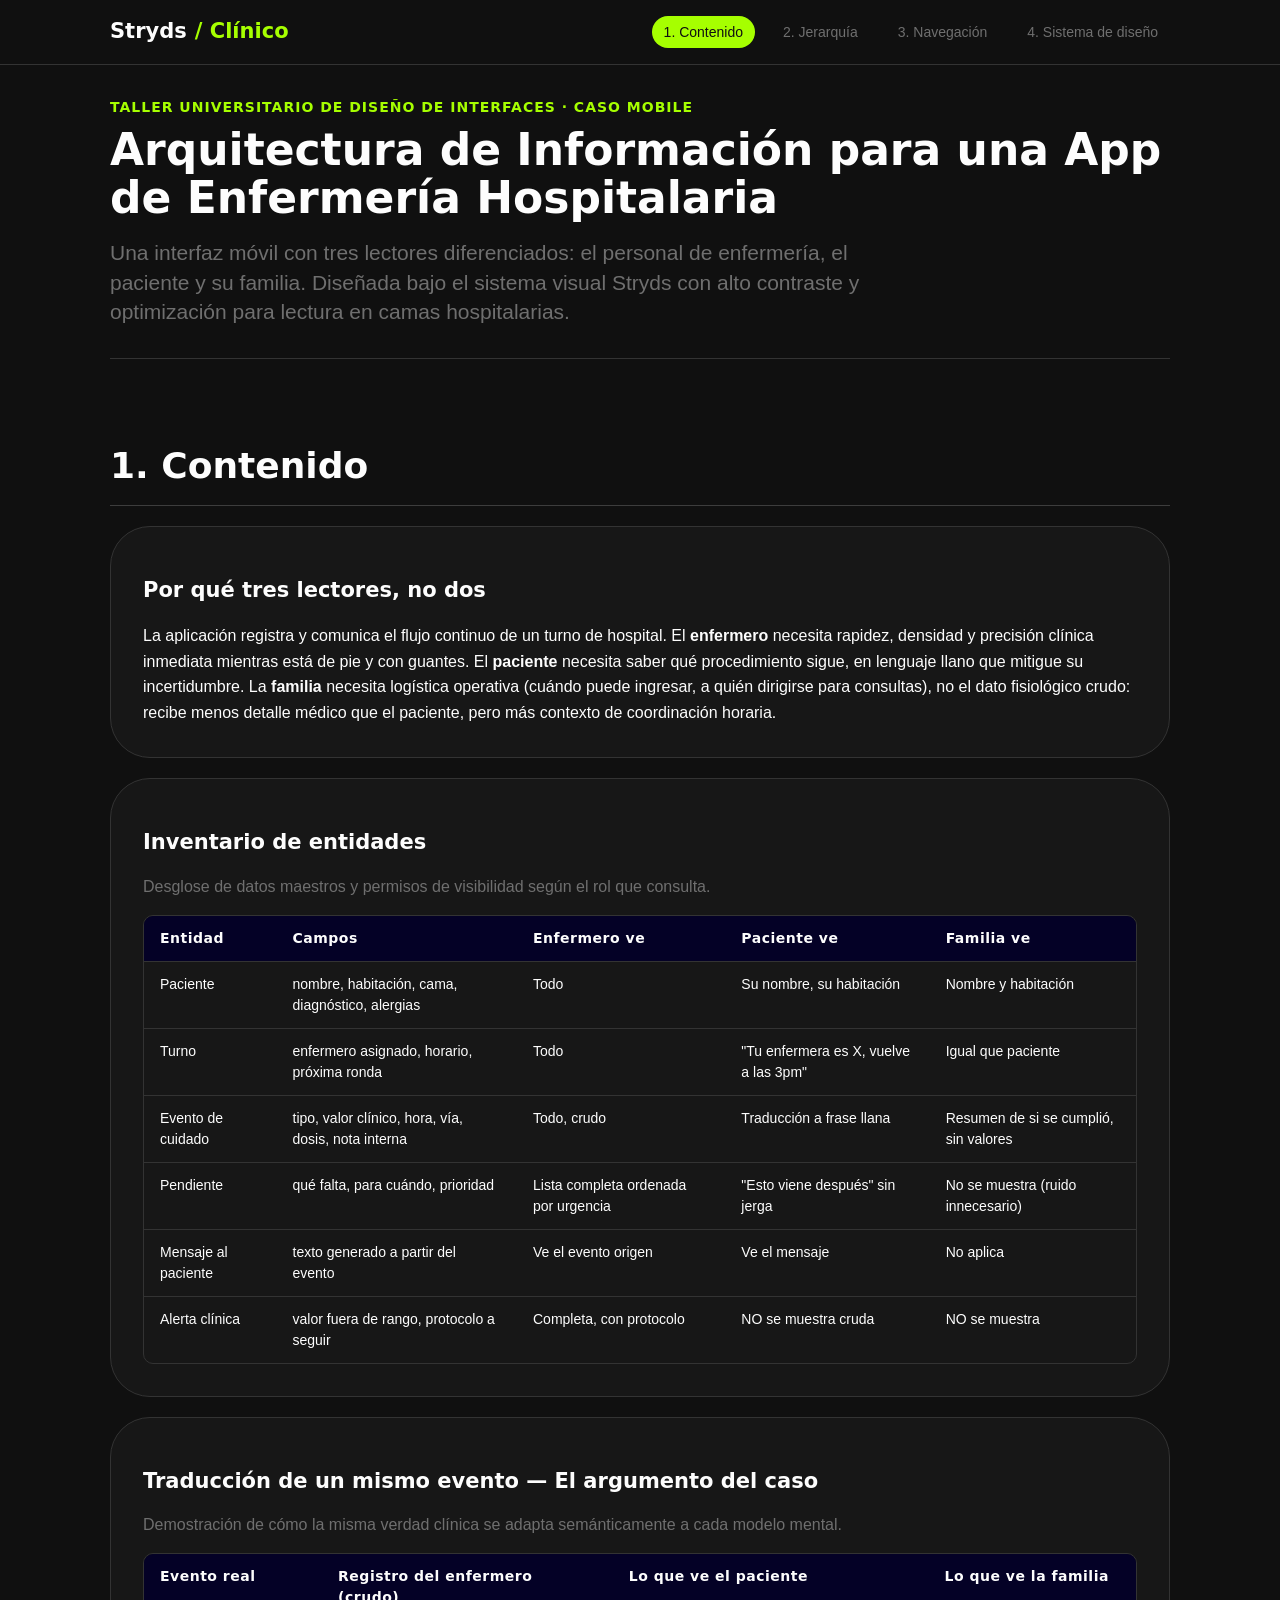
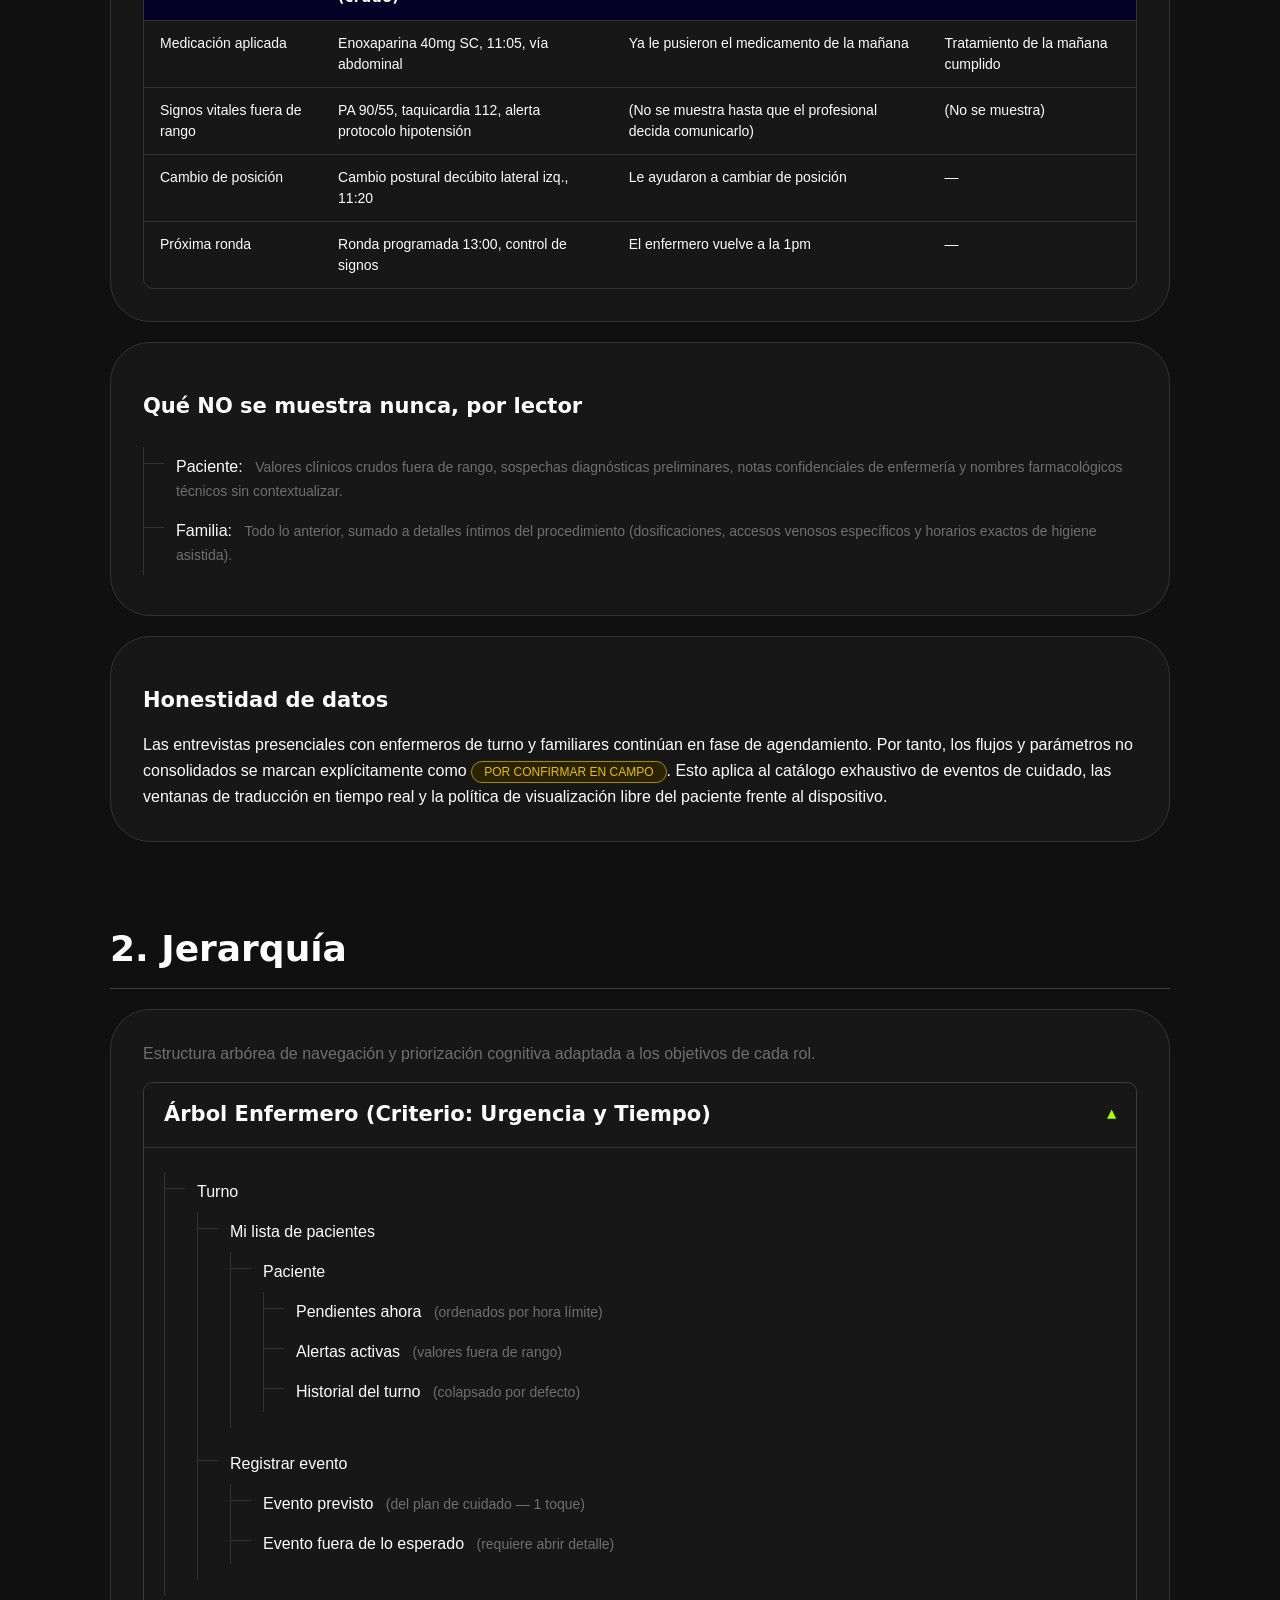
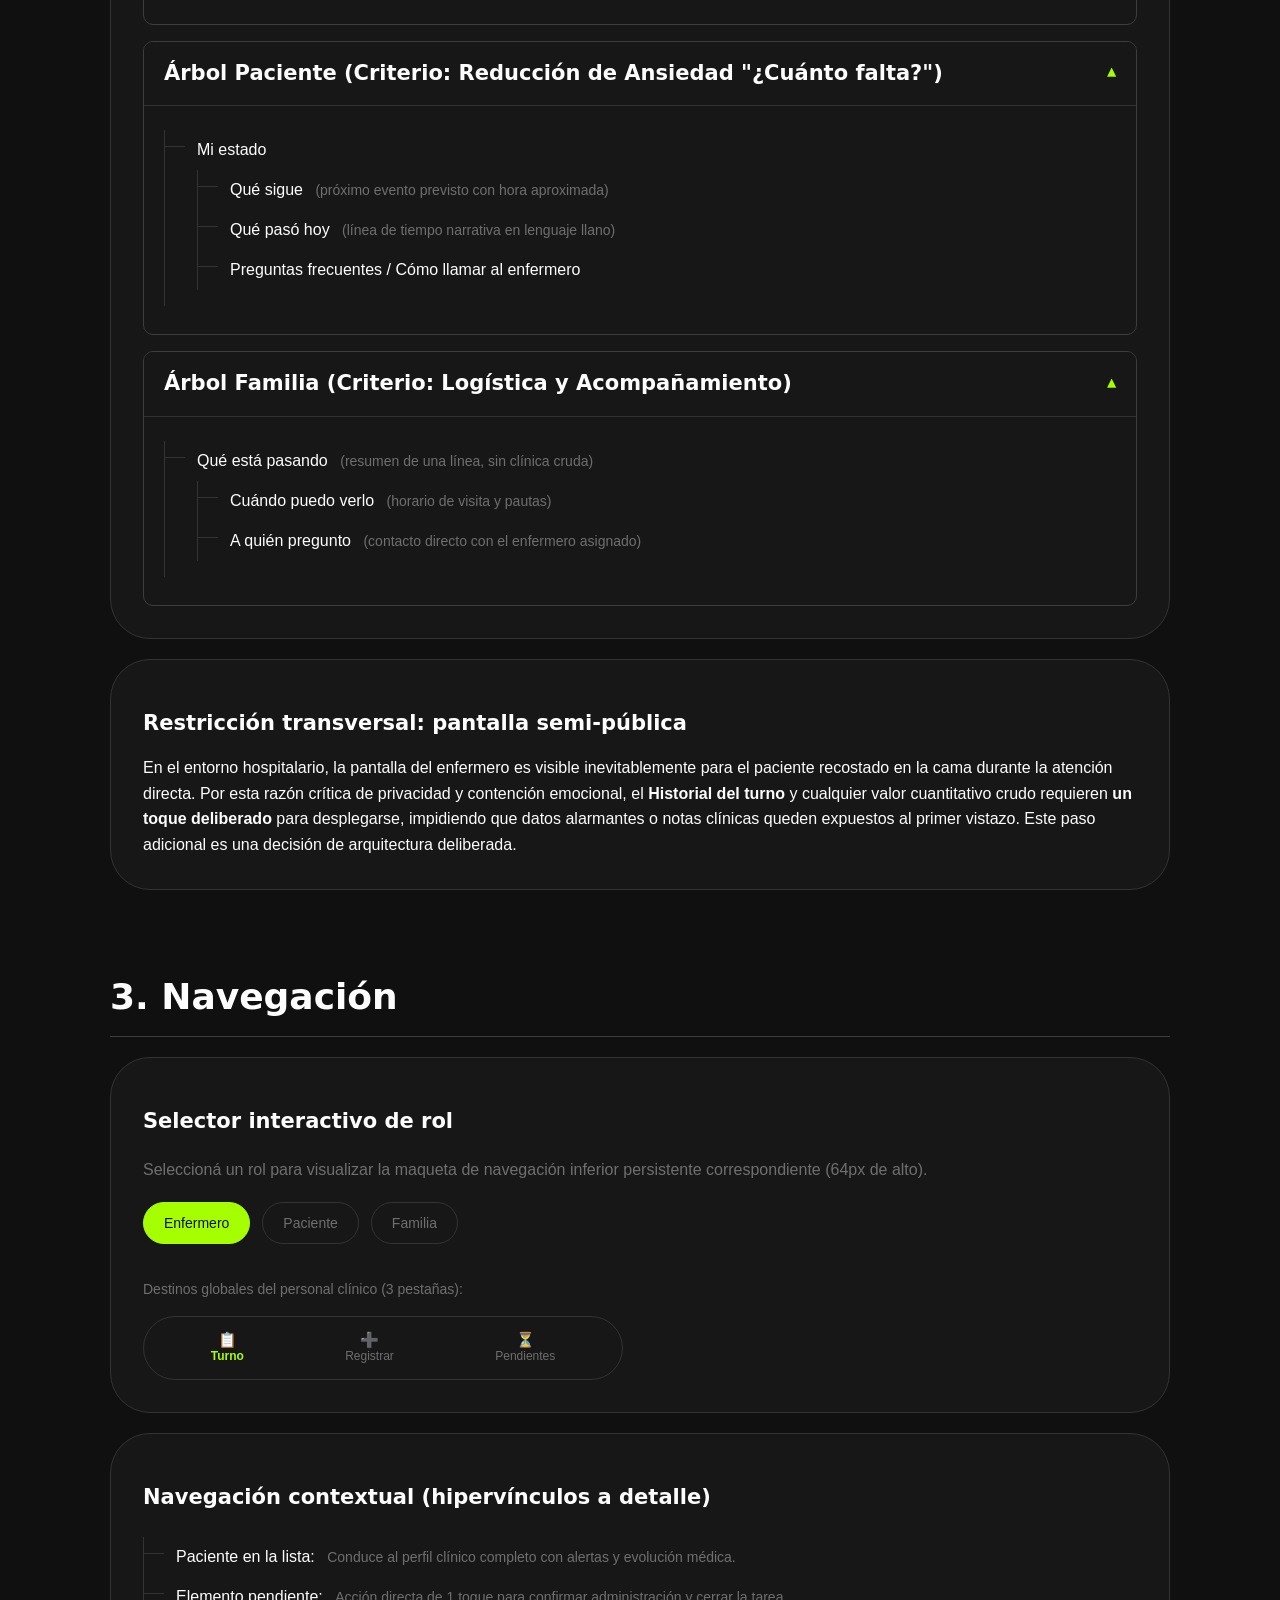
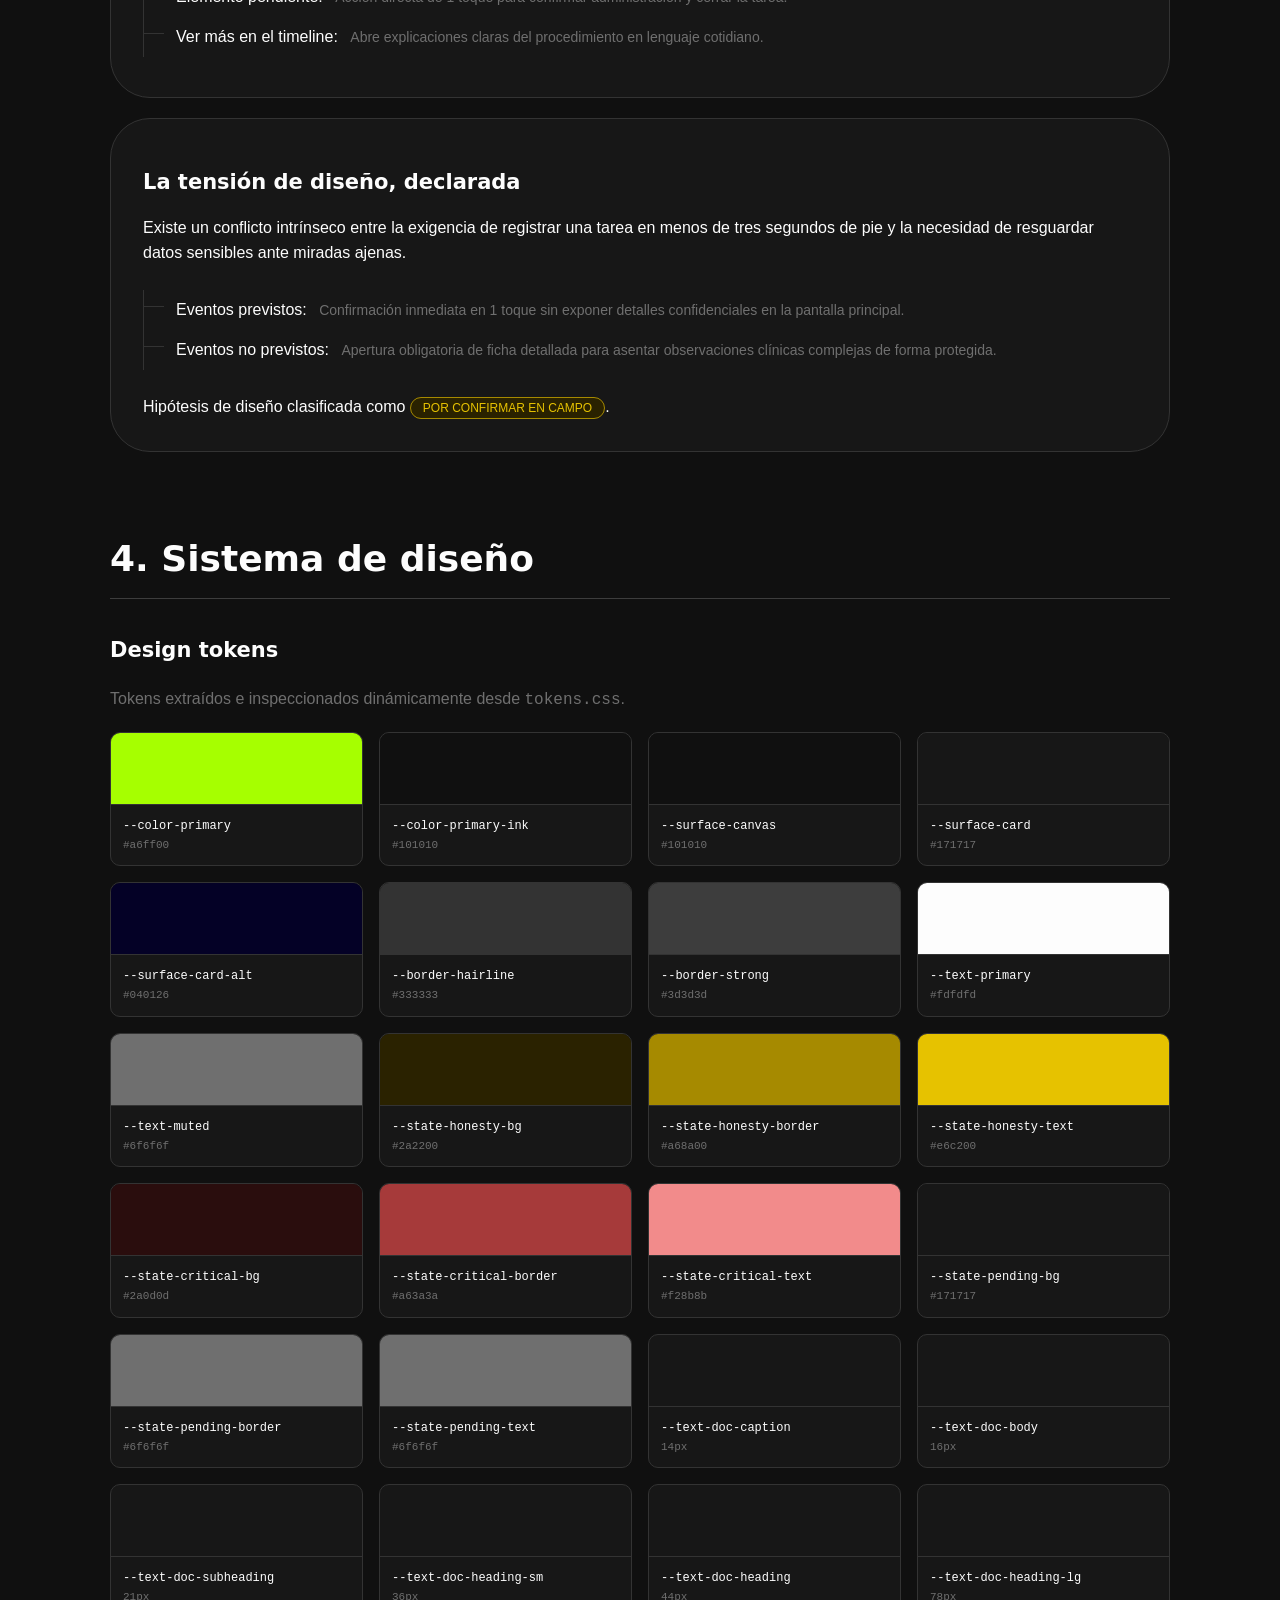
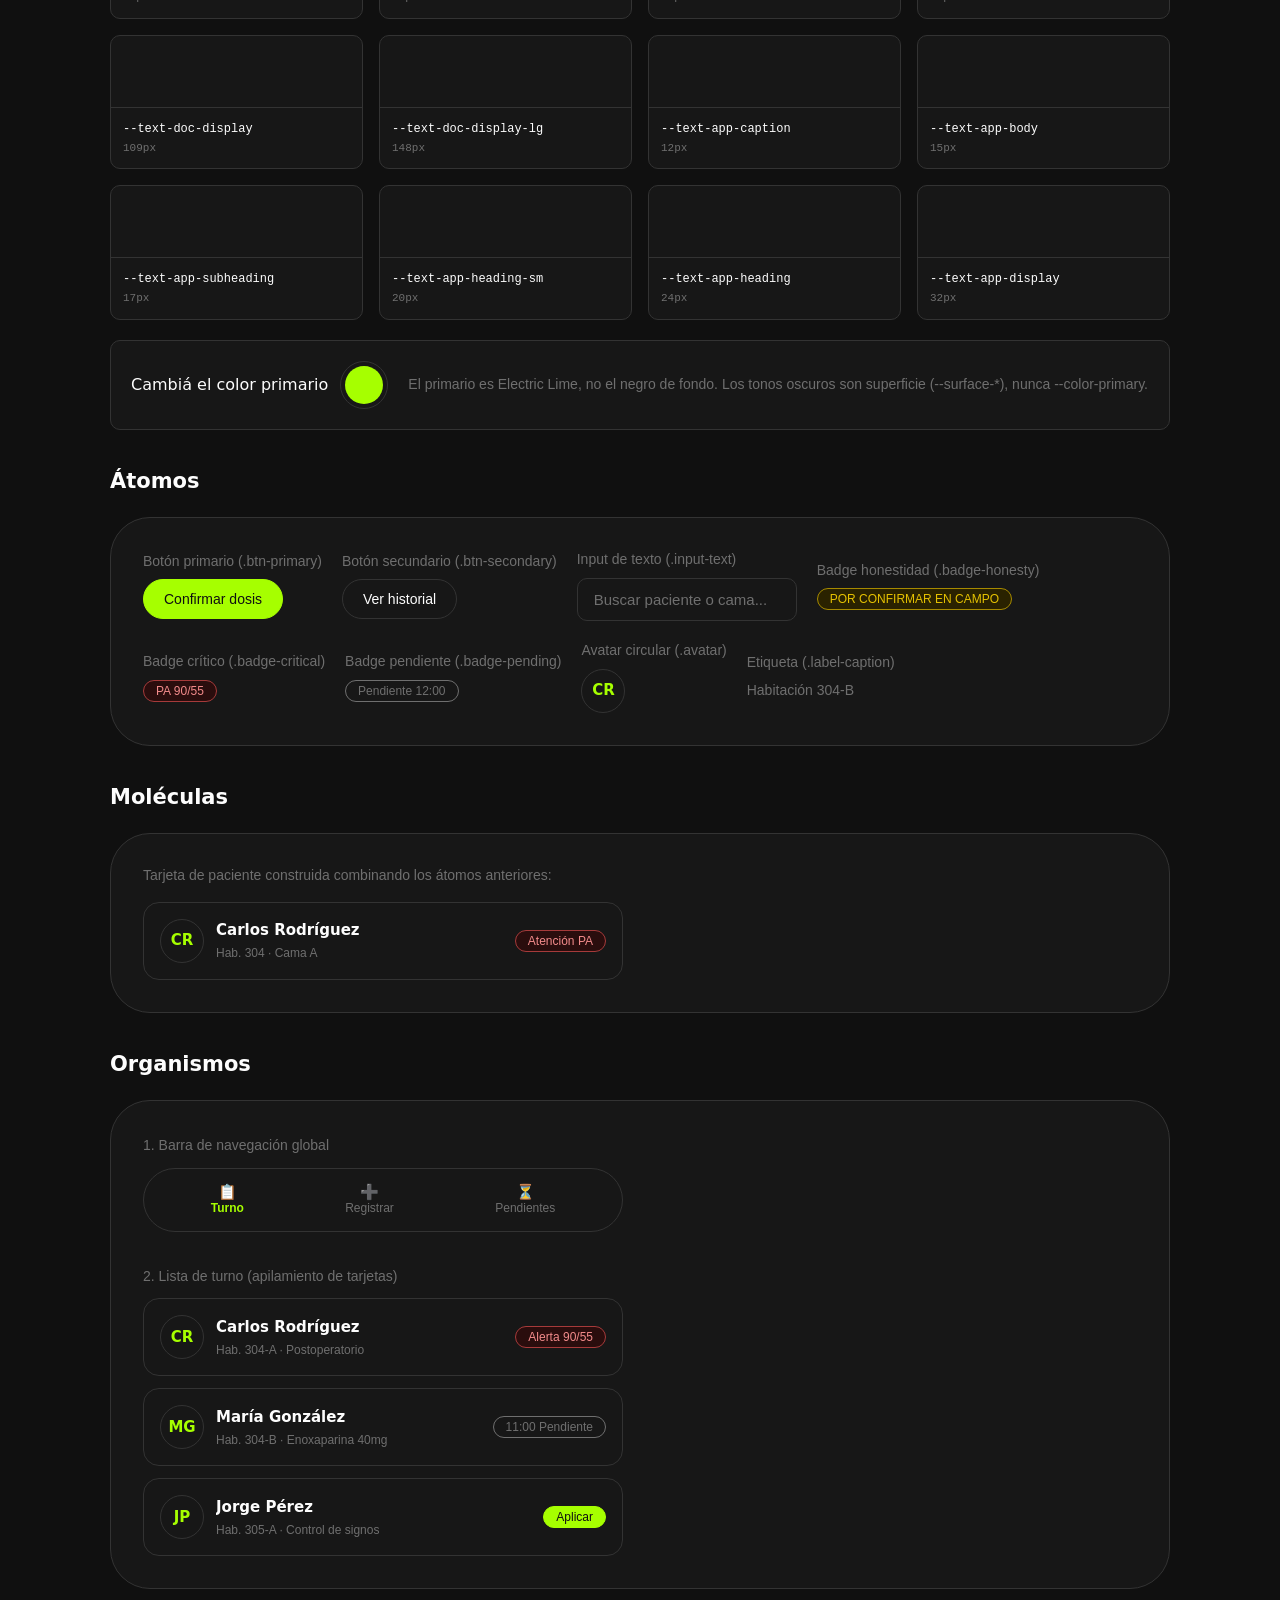
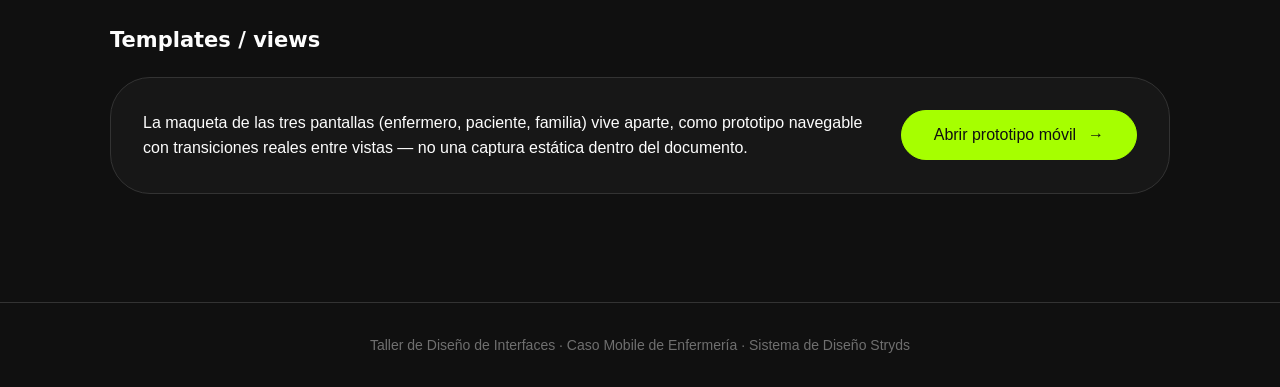
==== commit 6f8809e2: "Split the document and the mobile prototype, with real animations - index.html: drop the static mock" ====
--- a/index.html
+++ b/index.html
@@ -532,79 +532,18 @@
 
       <!-- f) Templates / views -->
       <h3 class="subsection-heading">Templates / views</h3>
-      <div class="phone-frame-container">
-        <!-- Frame de teléfono simulado a 390px -->
-        <div class="phone-frame" role="region" aria-label="Maqueta de pantalla móvil 390px">
-          <div class="phone-status-bar">
-            <span>09:41</span>
-            <span>5G 100%</span>
-          </div>
-
-          <header class="phone-app-header">
-            <div>
-              <span class="label-caption">Hospital Central · Piso 3</span>
-              <h4 class="phone-header-title">Mi Turno</h4>
-            </div>
-            <div class="avatar avatar-sm">EN</div>
-          </header>
-
-          <div class="phone-screen-content">
-            <div style="display: flex; justify-content: space-between; align-items: center;">
-              <span class="label-caption-strong">Pacientes asignados (3)</span>
-              <span class="badge-critical">1 Crítico</span>
-            </div>
-
-            <div class="shift-list">
-              <article class="patient-card">
-                <div class="patient-card-info">
-                  <div class="avatar">CR</div>
-                  <div class="patient-card-text">
-                    <h5 class="patient-card-name">Carlos Rodríguez</h5>
-                    <span class="patient-card-meta">Hab. 304-A</span>
-                  </div>
-                </div>
-                <span class="badge-critical">PA 90/55</span>
-              </article>
-
-              <article class="patient-card">
-                <div class="patient-card-info">
-                  <div class="avatar">MG</div>
-                  <div class="patient-card-text">
-                    <h5 class="patient-card-name">María González</h5>
-                    <span class="patient-card-meta">Hab. 304-B</span>
-                  </div>
-                </div>
-                <span class="badge-pending">Medicación 11h</span>
-              </article>
-
-              <article class="patient-card">
-                <div class="patient-card-info">
-                  <div class="avatar">JP</div>
-                  <div class="patient-card-text">
-                    <h5 class="patient-card-name">Jorge Pérez</h5>
-                    <span class="patient-card-meta">Hab. 305-A</span>
-                  </div>
-                </div>
-                <button type="button" class="btn-primary" style="padding: var(--space-unit) var(--space-app-12); font-size: var(--text-app-caption);">1 toque</button>
-              </article>
-            </div>
-          </div>
-
-          <div class="phone-bottom-nav">
-            <button type="button" class="app-nav-item is-active" aria-pressed="true">
-              <span class="app-nav-icon">📋</span>
-              <span>Turno</span>
-            </button>
-            <button type="button" class="app-nav-item" aria-pressed="false">
-              <span class="app-nav-icon">➕</span>
-              <span>Registrar</span>
-            </button>
-            <button type="button" class="app-nav-item" aria-pressed="false">
-              <span class="app-nav-icon">⏳</span>
-              <span>Pendientes</span>
-            </button>
-          </div>
-        </div>
+      <div class="mockup-cta-card">
+        <div class="mockup-cta-text">
+          <p class="doc-text-block">
+            La maqueta de las tres pantallas (enfermero, paciente, familia) vive
+            aparte, como prototipo navegable con transiciones reales entre
+            vistas — no una captura estática dentro del documento.
+          </p>
+        </div>
+        <a href="mockup/index.html" class="btn-primary mockup-cta-btn">
+          Abrir prototipo móvil
+          <span aria-hidden="true">→</span>
+        </a>
       </div>
     </section>
 
--- a/css/styles.css
+++ b/css/styles.css
@@ -622,6 +622,31 @@
   padding: 0 var(--space-app-12);
 }
 
+/* CTA hacia el prototipo móvil (mockup/, fuera de este documento) */
+.mockup-cta-card {
+  background-color: var(--surface-card);
+  border: 1px solid var(--border-hairline);
+  border-radius: var(--radius-card-doc);
+  padding: var(--space-doc-32);
+  display: flex;
+  align-items: center;
+  justify-content: space-between;
+  gap: var(--space-doc-20);
+  flex-wrap: wrap;
+}
+
+.mockup-cta-text {
+  flex: 1;
+  min-width: 260px;
+}
+
+.mockup-cta-btn {
+  font-size: var(--text-doc-body);
+  padding: var(--space-app-16) var(--space-doc-32);
+  gap: var(--space-app-12);
+  white-space: nowrap;
+}
+
 /* ============ FOOTER ============ */
 .doc-footer {
   border-top: 1px solid var(--border-hairline);
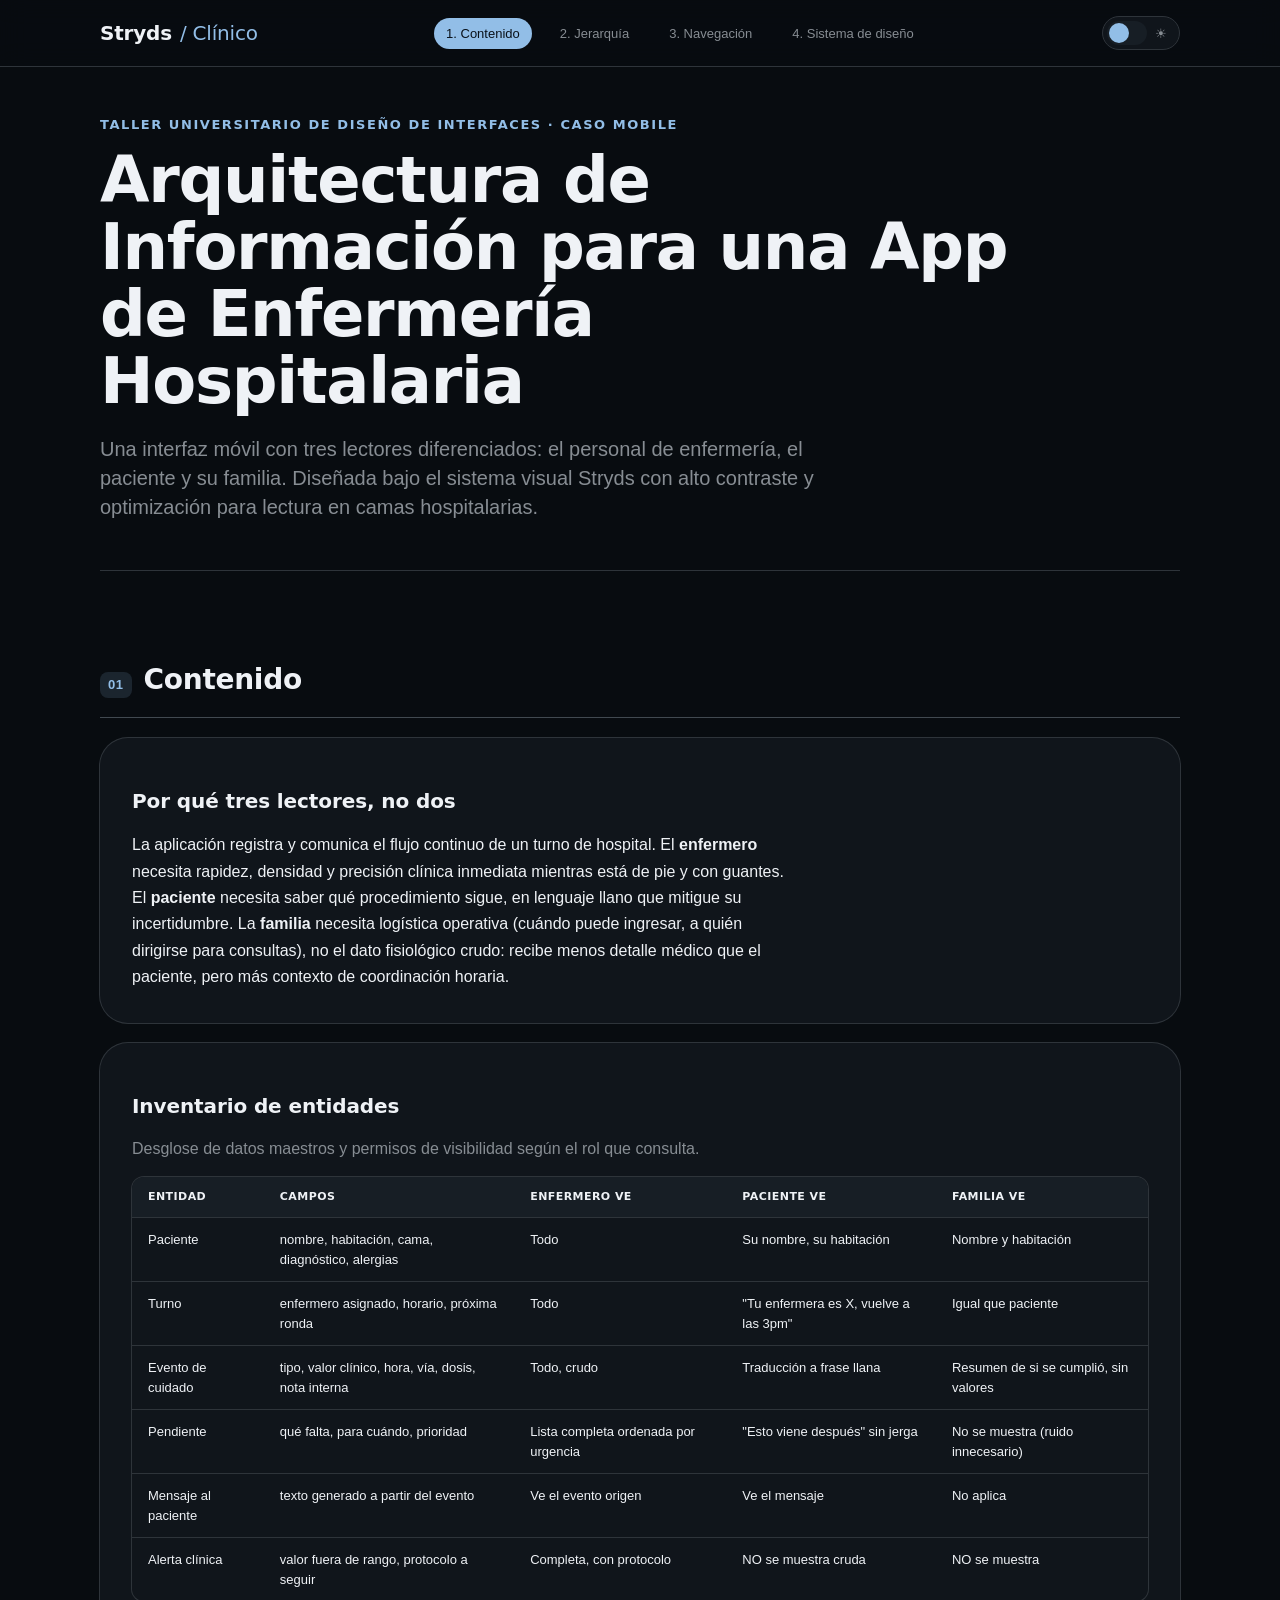
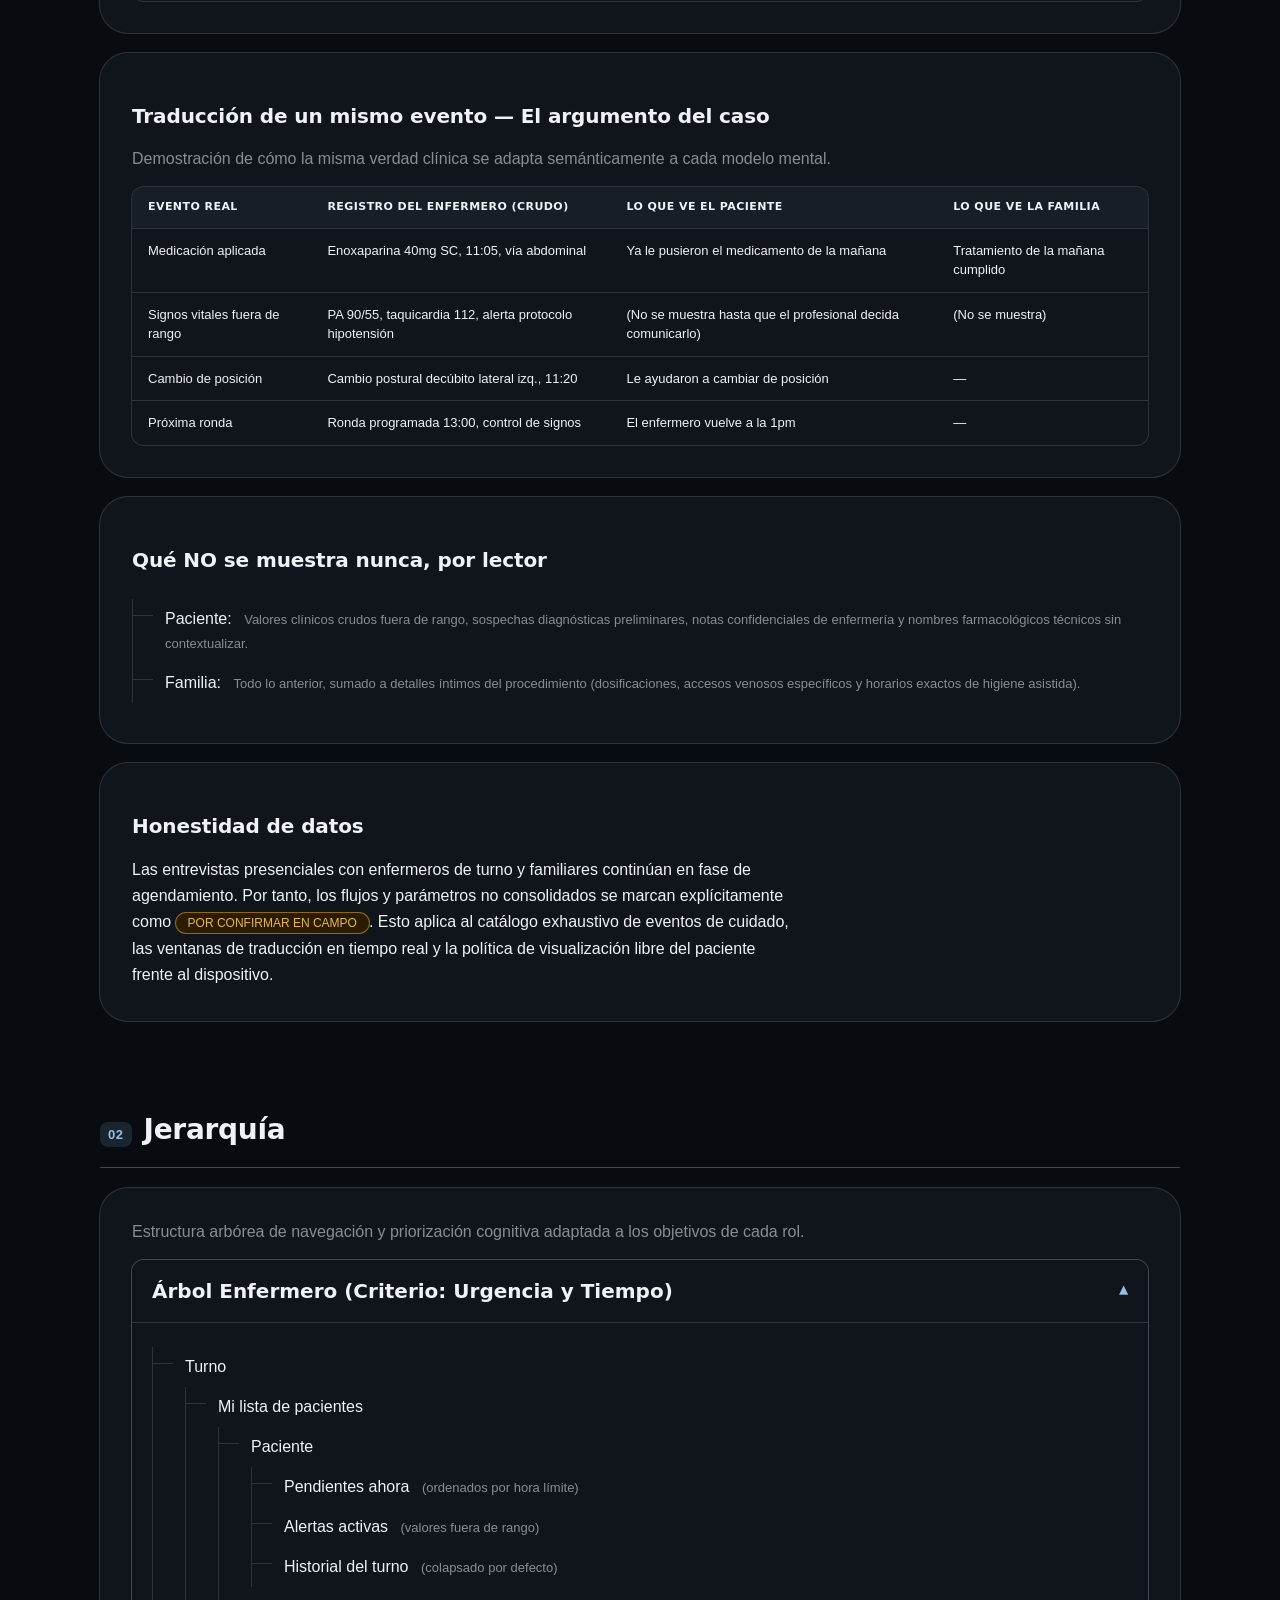
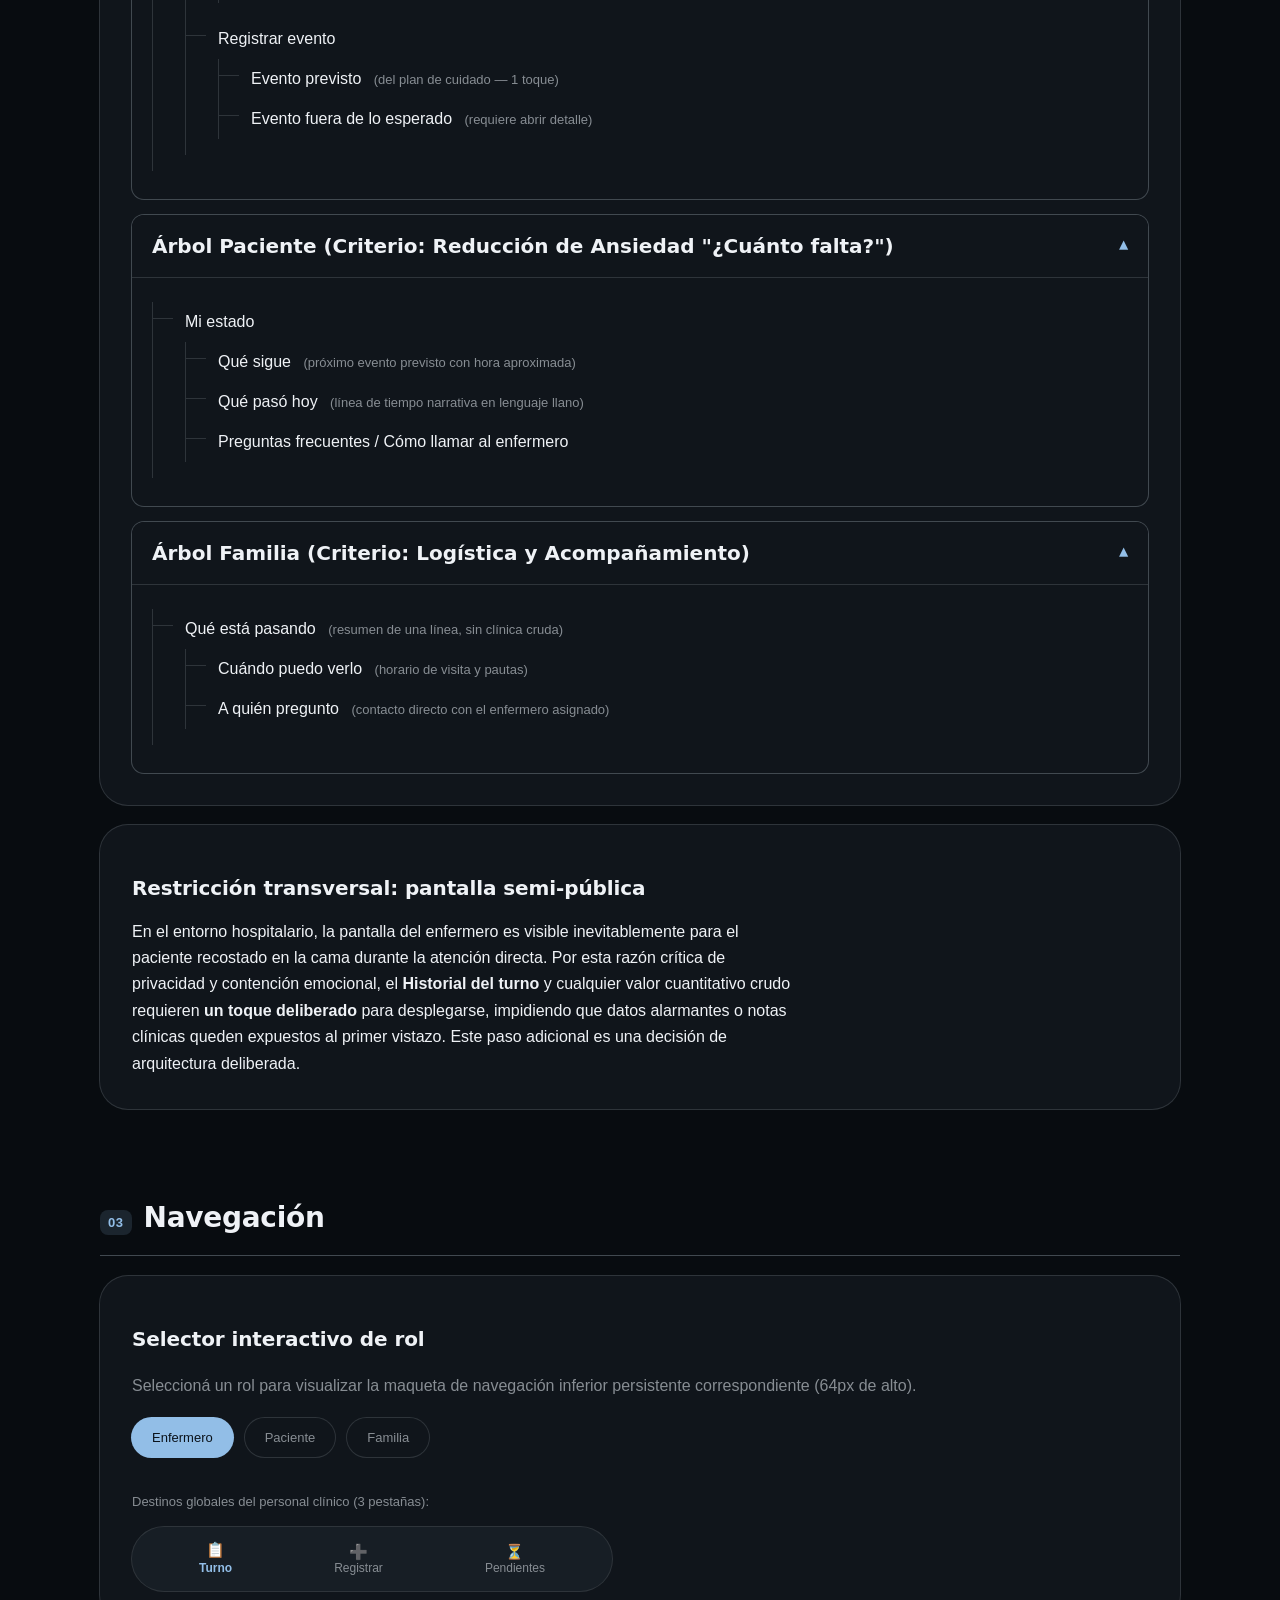
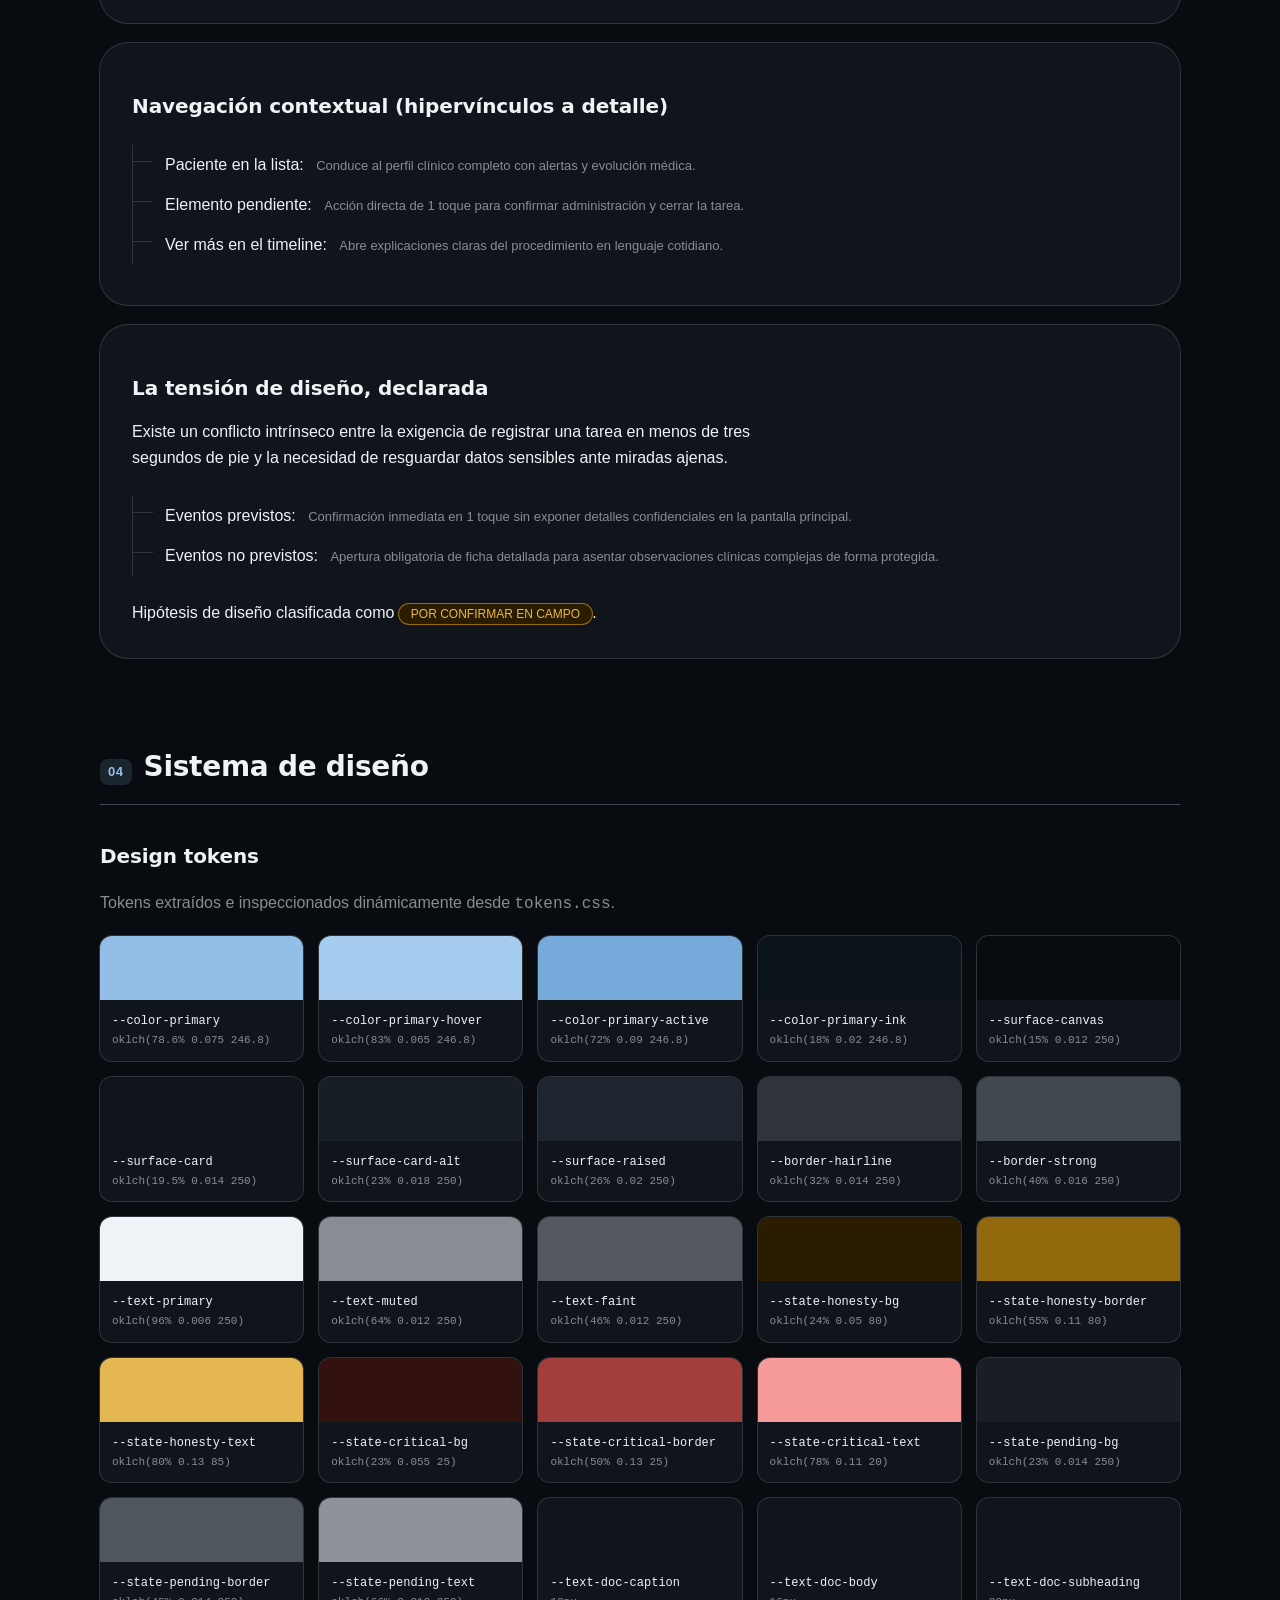
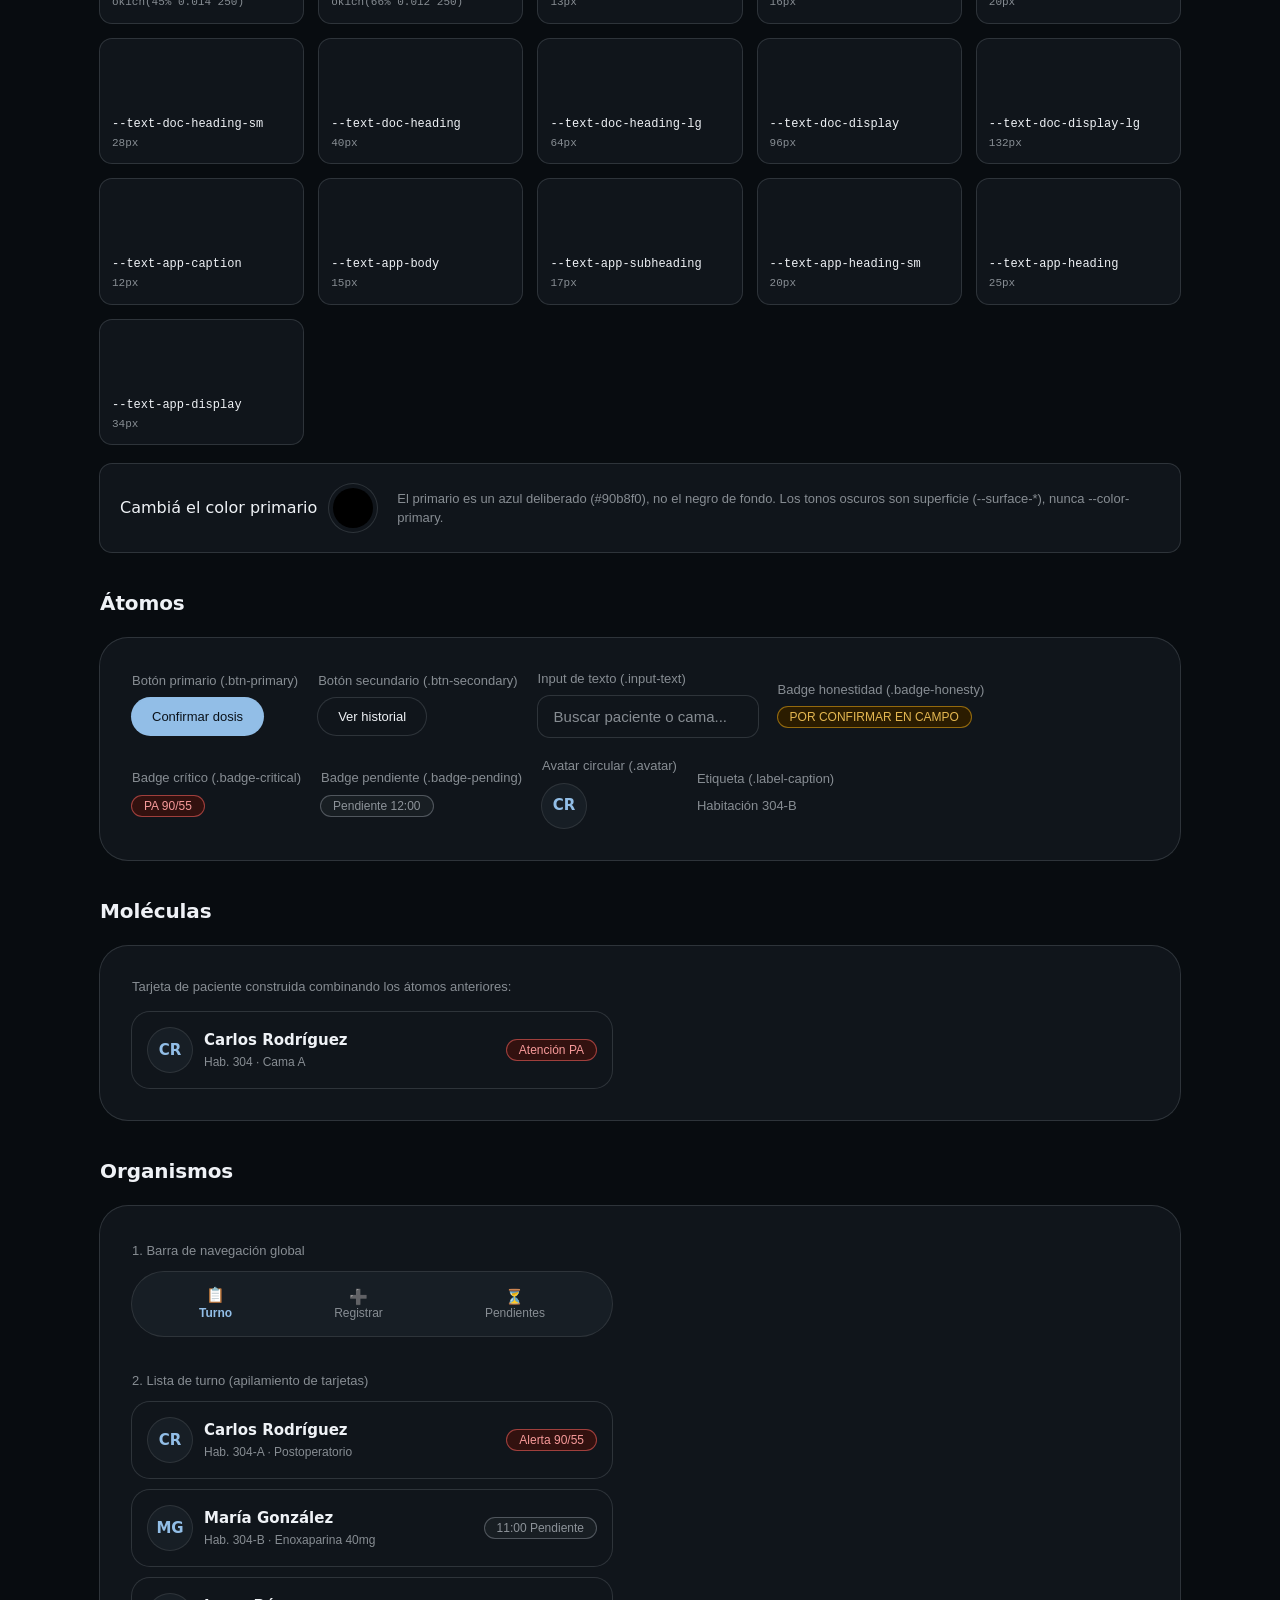
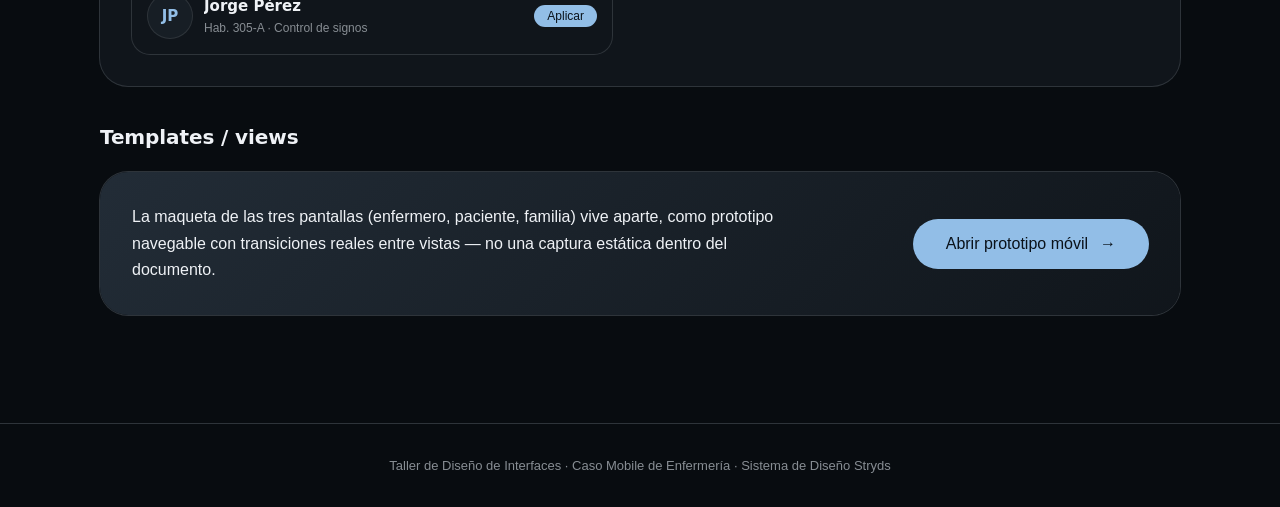
==== commit 196098e3: "Redesign: OKLCH, new primary #90b8f0, real motion, theme toggle - tokens.css rewritten in OKLCH; --c" ====
--- a/index.html
+++ b/index.html
@@ -13,7 +13,20 @@
   <link rel="stylesheet" href="css/atoms/avatar.css">
   <link rel="stylesheet" href="css/atoms/label.css">
   <link rel="stylesheet" href="css/styles.css">
-  
+
+  <!-- Aplica el tema guardado ANTES del primer paint: si esto corriera en
+       app.js con defer, se vería un parpadeo oscuro→claro en cada carga. -->
+  <script>
+    (function () {
+      try {
+        var saved = localStorage.getItem('theme');
+        if (saved === 'light' || saved === 'dark') {
+          document.documentElement.setAttribute('data-theme', saved);
+        }
+      } catch (e) { /* localStorage bloqueado: se queda en el tema por defecto */ }
+    })();
+  </script>
+
   <script src="js/app.js" defer></script>
 </head>
 <body>
@@ -33,6 +46,11 @@
           <li><a href="#section-design-system" class="doc-nav-link">4. Sistema de diseño</a></li>
         </ul>
       </nav>
+      <button type="button" id="themeToggle" class="theme-toggle" aria-label="Cambiar a modo claro" aria-pressed="false">
+        <span class="theme-toggle-track"><span class="theme-toggle-thumb"></span></span>
+        <span class="theme-toggle-icon theme-toggle-icon-sun" aria-hidden="true">☀</span>
+        <span class="theme-toggle-icon theme-toggle-icon-moon" aria-hidden="true">☾</span>
+      </button>
     </div>
   </header>
 
@@ -50,7 +68,7 @@
 
     <!-- ==================== SECCIÓN 1: CONTENIDO ==================== -->
     <section id="section-content" class="doc-section">
-      <h2 class="section-heading">1. Contenido</h2>
+      <h2 class="section-heading" data-index="01">Contenido</h2>
 
       <article class="doc-card">
         <h3 class="subsection-heading">Por qué tres lectores, no dos</h3>
@@ -193,7 +211,7 @@
 
     <!-- ==================== SECCIÓN 2: JERARQUÍA ==================== -->
     <section id="section-hierarchy" class="doc-section">
-      <h2 class="section-heading">2. Jerarquía</h2>
+      <h2 class="section-heading" data-index="02">Jerarquía</h2>
 
       <div class="doc-card">
         <p class="doc-text-muted">Estructura arbórea de navegación y priorización cognitiva adaptada a los objetivos de cada rol.</p>
@@ -276,7 +294,7 @@
 
     <!-- ==================== SECCIÓN 3: NAVEGACIÓN ==================== -->
     <section id="section-navigation" class="doc-section">
-      <h2 class="section-heading">3. Navegación</h2>
+      <h2 class="section-heading" data-index="03">Navegación</h2>
 
       <div class="role-preview-card">
         <h3 class="subsection-heading">Selector interactivo de rol</h3>
@@ -388,7 +406,7 @@
 
     <!-- ==================== SECCIÓN 4: SISTEMA DE DISEÑO ==================== -->
     <section id="section-design-system" class="doc-section">
-      <h2 class="section-heading">4. Sistema de diseño</h2>
+      <h2 class="section-heading" data-index="04">Sistema de diseño</h2>
 
       <!-- a) Design tokens -->
       <h3 class="subsection-heading">Design tokens</h3>
@@ -406,7 +424,7 @@
           <input type="color" id="color-primary-input" class="input-color" aria-label="Selector de color primario">
         </div>
         <p class="color-picker-note">
-          El primario es Electric Lime, no el negro de fondo. Los tonos oscuros son superficie (--surface-*), nunca --color-primary.
+          El primario es un azul deliberado (#90b8f0), no el negro de fondo. Los tonos oscuros son superficie (--surface-*), nunca --color-primary.
         </p>
       </div>
 
--- a/css/tokens.css
+++ b/css/tokens.css
@@ -1,52 +1,54 @@
 /*
- * Design tokens — sistema Stryds aplicado al caso de enfermería.
- * Fuente: ../resources/variables.css y ../resources/tokens.json (sistema Stryds).
- * Ningún color, tamaño, radio o espacio vive fuera de este archivo.
+ * Design tokens — sistema aplicado al caso de enfermería, en OKLCH.
+ * Fuente original: ../resources/variables.css (sistema Stryds). El primario
+ * se reemplazó por #90b8f0 (oklch 78.6% .075 246.8) a pedido explícito.
+ * Ningún color, tamaño, radio, espacio o timing vive fuera de este archivo.
  *
- * Nomenclatura: patrón, luego color, luego peso (nunca al revés). Ej: bg-color-weight.
- * Roles en vez de nombres de marca: el profesor dijo que el blanco y el negro
- * "no hacen parte de colores primarios, punto". Por eso Obsidian/Carbon/Void
- * se declaran como SUPERFICIE y el primario es Electric Lime.
+ * Nomenclatura: patrón, luego color, luego peso (nunca al revés).
+ * Estrategia de color: Committed — el primario lleva peso real (nav activa,
+ * botones, focos, acentos de las tarjetas críticas), no es un accent ≤10%.
  */
 
 :root {
   color-scheme: dark;
 
-  /* ============ COLOR — roles, no nombres de marca ============ */
+  /* ============ COLOR — OKLCH, roles no nombres de marca ============ */
 
-  /* Primario: el único color de acción. Sobre esto corre la prueba del profesor. */
-  --color-primary: #a6ff00;        /* Electric Lime — botones, nav activa, foco */
-  --color-primary-ink: #101010;    /* texto sobre el primario (Obsidian) */
+  /* Primario: #90b8f0 pedido explícitamente. Reemplaza al lima de Stryds. */
+  --color-primary: oklch(78.6% 0.075 246.8);       /* #90b8f0 */
+  --color-primary-hover: oklch(83% 0.065 246.8);
+  --color-primary-active: oklch(72% 0.09 246.8);
+  --color-primary-ink: oklch(18% 0.02 246.8);       /* texto sobre el primario */
 
-  /* Superficie: NUNCA es el primario, aunque sea el fondo dominante. */
-  --surface-canvas: #101010;       /* Obsidian — fondo de página */
-  --surface-card: #171717;         /* Carbon — tarjetas, paneles elevados */
-  --surface-card-alt: #040126;     /* Deep Violet — borde de acción secundaria */
+  /* Superficie oscura (tema por defecto). Tintada hacia el hue del primario
+     en vez de negro puro: chroma bajo, casi imperceptible, pero saca la
+     interfaz del "negro de IA genérica". */
+  --surface-canvas: oklch(15% 0.012 250);
+  --surface-card: oklch(19.5% 0.014 250);
+  --surface-card-alt: oklch(23% 0.018 250);
+  --surface-raised: oklch(26% 0.02 250);
 
   /* Borde */
-  --border-hairline: #333333;      /* Slate — la mayoría de los bordes */
-  --border-strong: #3d3d3d;        /* Steel — borde sobre borde */
+  --border-hairline: oklch(32% 0.014 250);
+  --border-strong: oklch(40% 0.016 250);
 
   /* Texto */
-  --text-primary: #fdfdfd;         /* Paper — texto activo */
-  --text-muted: #6f6f6f;           /* Fog — texto secundario, no interactivo */
+  --text-primary: oklch(96% 0.006 250);
+  --text-muted: oklch(64% 0.012 250);
+  --text-faint: oklch(46% 0.012 250);
 
-  /* Estado (no vienen de Stryds, se agregan para el caso clínico).
-     Tres significados distintos, tres tokens distintos: no se reusa el mismo
-     badge para "dato sin confirmar en campo" y para "alerta clínica urgente",
-     son cosas diferentes y confundirlas es el tipo de error que el profesor
-     marca en revisión. */
-  --state-honesty-bg: #2a2200;      /* ámbar — "por confirmar en campo" */
-  --state-honesty-border: #a68a00;
-  --state-honesty-text: #e6c200;
+  /* Estado — tres significados, tres tonos, todos en OKLCH */
+  --state-honesty-bg: oklch(24% 0.05 80);
+  --state-honesty-border: oklch(55% 0.11 80);
+  --state-honesty-text: oklch(80% 0.13 85);
 
-  --state-critical-bg: #2a0d0d;     /* rojo — alerta clínica urgente */
-  --state-critical-border: #a63a3a;
-  --state-critical-text: #f28b8b;
+  --state-critical-bg: oklch(23% 0.055 25);
+  --state-critical-border: oklch(50% 0.13 25);
+  --state-critical-text: oklch(78% 0.11 20);
 
-  --state-pending-bg: #171717;      /* gris — pendiente regular, sin urgencia */
-  --state-pending-border: #6f6f6f;
-  --state-pending-text: #6f6f6f;
+  --state-pending-bg: oklch(23% 0.014 250);
+  --state-pending-border: oklch(45% 0.014 250);
+  --state-pending-text: oklch(66% 0.012 250);
 
   /* ============ TIPOGRAFÍA ============ */
   --font-display: 'SF Pro Display', ui-sans-serif, system-ui, -apple-system, "Segoe UI", Roboto, sans-serif;
@@ -55,39 +57,36 @@
   --font-weight-regular: 400;
   --font-weight-medium: 500;
   --font-weight-semibold: 600;
+  --font-weight-bold: 700;
 
-  /* Escala DOC — la página del taller, tamaño póster, hereda a Stryds tal cual */
-  --text-doc-caption: 14px;
+  /* Escala DOC — ratio >= 1.25 entre pasos, jerarquía real */
+  --text-doc-caption: 13px;
   --text-doc-body: 16px;
-  --text-doc-subheading: 21px;
-  --text-doc-heading-sm: 36px;
-  --text-doc-heading: 44px;
-  --text-doc-heading-lg: 78px;
-  --text-doc-display: 109px;
-  --text-doc-display-lg: 148px;
+  --text-doc-subheading: 20px;
+  --text-doc-heading-sm: 28px;
+  --text-doc-heading: 40px;
+  --text-doc-heading-lg: 64px;
+  --text-doc-display: 96px;
+  --text-doc-display-lg: 132px;
 
-  /* Escala PRODUCTO — las pantallas de la app dentro del documento, a 390px.
-     Mismos tokens de fuente y peso; la escala baja porque el "canvas" ya no es
-     una diapositiva sino una mano con guantes mirando un teléfono. */
+  /* Escala PRODUCTO — pantallas de la app a 390px */
   --text-app-caption: 12px;
   --text-app-body: 15px;
   --text-app-subheading: 17px;
   --text-app-heading-sm: 20px;
-  --text-app-heading: 24px;
-  --text-app-display: 32px;
+  --text-app-heading: 25px;
+  --text-app-display: 34px;
 
   /* ============ ESPACIO ============ */
   --space-unit: 4px;
 
-  /* DOC */
   --space-doc-16: 16px;
   --space-doc-20: 20px;
   --space-doc-32: 32px;
+  --space-doc-48: 48px;
   --space-doc-80: 80px;
   --space-doc-108: 108px;
 
-  /* PRODUCTO — de 80px de padding de tarjeta a 20px: la superficie es un
-     teléfono, no un póster. */
   --space-app-8: 8px;
   --space-app-12: 12px;
   --space-app-16: 16px;
@@ -95,27 +94,55 @@
   --space-app-24: 24px;
 
   /* ============ RADIO ============ */
-  --radius-pill: 100px;             /* botones — igual en doc y producto */
-  --radius-card-doc: 40px;          /* tarjetas del documento (Stryds original) */
-  --radius-card-app: 16px;          /* tarjetas dentro de las pantallas de la app */
-  --radius-sm: 10px;
+  --radius-pill: 100px;
+  --radius-card-doc: 28px;
+  --radius-card-app: 18px;
+  --radius-sm: 12px;
+  --radius-xs: 8px;
 
   /* ============ LAYOUT ============ */
-  --section-gap: 80px;
+  --section-gap: 88px;
   --nav-height-app: 64px;
+
+  /* ============ MOTION — ease-out exponencial, nunca rebote (salvo el
+     único caso declarado de feedback táctil en el prototipo, que usa un
+     overshoot mínimo y documentado). ============ */
+  --ease-out-expo: cubic-bezier(0.16, 1, 0.3, 1);
+  --ease-out-quart: cubic-bezier(0.25, 1, 0.5, 1);
+  --ease-out-soft: cubic-bezier(0.22, 0.7, 0.24, 1);
+  --duration-fast: 150ms;
+  --duration-base: 260ms;
+  --duration-slow: 420ms;
 }
 
-/* Modo claro: el documento del taller se lee en clase con proyector,
-   así que se ofrece una alternativa clara sin tocar el primario ni los roles.
-   Los componentes de PRODUCTO (la app) se quedan en oscuro siempre: Stryds
-   es un sistema de salud nocturno por diseño ("late-night broadcast feel"),
-   y cambiar eso ahí rompe el caso, no el token. */
+/* Modo claro — toggle explícito en la UI, no prefers-color-scheme.
+   Mismos roles, mismo primario: solo cambia qué tono ocupa cada rol. */
 :root[data-theme="light"] {
-  --surface-canvas: #fdfdfd;
-  --surface-card: #f2f2f2;
-  --surface-card-alt: #e9e9e9;
-  --border-hairline: #d8d8d8;
-  --border-strong: #bdbdbd;
-  --text-primary: #101010;
-  --text-muted: #4a4a4a;
+  color-scheme: light;
+
+  --surface-canvas: oklch(98% 0.004 250);
+  --surface-card: oklch(100% 0 0);
+  --surface-card-alt: oklch(95% 0.006 250);
+  --surface-raised: oklch(100% 0 0);
+
+  --border-hairline: oklch(89% 0.006 250);
+  --border-strong: oklch(78% 0.01 250);
+
+  --text-primary: oklch(20% 0.012 250);
+  --text-muted: oklch(45% 0.014 250);
+  --text-faint: oklch(60% 0.012 250);
+
+  --color-primary-ink: oklch(14% 0.02 246.8);
+
+  --state-honesty-bg: oklch(95% 0.04 85);
+  --state-honesty-border: oklch(70% 0.1 80);
+  --state-honesty-text: oklch(38% 0.09 70);
+
+  --state-critical-bg: oklch(95% 0.035 25);
+  --state-critical-border: oklch(62% 0.13 25);
+  --state-critical-text: oklch(45% 0.14 20);
+
+  --state-pending-bg: oklch(94% 0.006 250);
+  --state-pending-border: oklch(75% 0.012 250);
+  --state-pending-text: oklch(48% 0.012 250);
 }
--- a/css/atoms/button.css
+++ b/css/atoms/button.css
@@ -1,7 +1,8 @@
 /*
  * Átomo: Botón (.btn-primary, .btn-secondary)
- * Define las acciones interactivas primarias y secundarias.
- * Sigue el sistema Stryds con bordes redondeados completos (--radius-pill).
+ * Bordes redondeados completos (--radius-pill). Motion: ease-out exponencial
+ * en hover/focus, sin rebote; el único overshoot vive en mockup/ (tap-confirm),
+ * documentado como feedback táctil, no acá.
  */
 
 .btn-primary,
@@ -18,25 +19,31 @@
   border-radius: var(--radius-pill);
   text-decoration: none;
   cursor: pointer;
-  transition: opacity 0.15s ease, border-color 0.15s ease, color 0.15s ease, transform 0.1s ease;
+  transition: opacity var(--duration-fast) var(--ease-out-quart),
+              box-shadow var(--duration-fast) var(--ease-out-quart),
+              color var(--duration-fast) var(--ease-out-quart),
+              transform var(--duration-fast) var(--ease-out-expo);
   user-select: none;
   box-sizing: border-box;
 }
 
 .btn-primary:active,
 .btn-secondary:active {
-  transform: scale(0.98);
+  transform: scale(0.97);
 }
 
-/* Primario: Electric Lime sólido para la acción crítica */
+/* Primario: sólido, con leve elevación al pasar el mouse */
 .btn-primary {
   background-color: var(--color-primary);
   color: var(--color-primary-ink);
-  border: 1px solid var(--color-primary);
+  border: none;
+  box-shadow: 0 0 0 1px var(--color-primary);
 }
 
 .btn-primary:hover {
-  opacity: 0.9;
+  background-color: var(--color-primary-hover);
+  box-shadow: 0 0 0 1px var(--color-primary-hover), 0 8px 20px -10px var(--color-primary);
+  transform: translateY(-1px);
 }
 
 .btn-primary:focus-visible {
@@ -44,15 +51,16 @@
   outline-offset: 3px;
 }
 
-/* Secundario: Contorno tenue para acciones auxiliares sin competir con el primario */
+/* Secundario: contorno tenue para acciones auxiliares */
 .btn-secondary {
   background-color: transparent;
   color: var(--text-primary);
-  border: 1px solid var(--border-hairline);
+  border: none;
+  box-shadow: 0 0 0 1px var(--border-hairline);
 }
 
 .btn-secondary:hover {
-  border-color: var(--color-primary);
+  box-shadow: 0 0 0 1px var(--color-primary);
   color: var(--color-primary);
 }
 
--- a/css/atoms/input.css
+++ b/css/atoms/input.css
@@ -1,6 +1,6 @@
 /*
  * Átomo: Input (campos de texto y selector de color)
- * Controles de entrada de datos con estilo coherente a la paleta Stryds.
+ * Controles de entrada con estilo coherente al sistema de tokens.
  */
 
 .input-text,
@@ -13,11 +13,12 @@
   font-size: var(--text-app-body);
   color: var(--text-primary);
   background-color: var(--surface-card);
-  border: 1px solid var(--border-hairline);
+  border: none;
+  box-shadow: 0 0 0 1px var(--border-hairline);
   border-radius: var(--radius-sm);
   padding: var(--space-app-12) var(--space-app-16);
   outline: none;
-  transition: border-color 0.15s ease, box-shadow 0.15s ease;
+  transition: box-shadow var(--duration-fast) var(--ease-out-quart);
 }
 
 .input-text::placeholder,
@@ -29,7 +30,7 @@
 .input-text:focus,
 input[type="text"]:focus,
 input[type="search"]:focus {
-  border-color: var(--color-primary);
+  box-shadow: 0 0 0 2px var(--color-primary);
 }
 
 /* Control especializado para el selector de color del sistema de diseño */
@@ -41,19 +42,26 @@
   width: 48px;
   height: 48px;
   background-color: var(--surface-card);
-  border: 1px solid var(--border-hairline);
+  border: none;
+  box-shadow: 0 0 0 1px var(--border-hairline);
   border-radius: var(--radius-pill);
   padding: var(--space-unit);
   cursor: pointer;
   box-sizing: border-box;
-  transition: border-color 0.15s ease;
+  transition: box-shadow var(--duration-fast) var(--ease-out-quart),
+              transform var(--duration-fast) var(--ease-out-expo);
+}
+
+.input-color:hover,
+input[type="color"]:hover {
+  transform: scale(1.05);
 }
 
 .input-color:focus-visible,
 input[type="color"]:focus-visible {
   outline: 2px solid var(--color-primary);
   outline-offset: 3px;
-  border-color: var(--color-primary);
+  box-shadow: 0 0 0 1px var(--color-primary);
 }
 
 .input-color::-webkit-color-swatch-wrapper,
--- a/css/atoms/badge.css
+++ b/css/atoms/badge.css
@@ -19,25 +19,37 @@
   border-radius: var(--radius-pill);
   box-sizing: border-box;
   white-space: nowrap;
+  transition: transform var(--duration-fast) var(--ease-out-expo);
 }
 
 /* Dato sin confirmar en campo (ámbar) — honestidad, no urgencia clínica */
 .badge-honesty {
   background-color: var(--state-honesty-bg);
-  border: 1px solid var(--state-honesty-border);
+  box-shadow: 0 0 0 1px var(--state-honesty-border);
   color: var(--state-honesty-text);
 }
 
-/* Alerta clínica urgente (rojo) — un valor fuera de rango real */
+/* Alerta clínica urgente (rojo) — un valor fuera de rango real.
+   Pulso sutil: es la única badge que reclama atención activa. */
 .badge-critical {
   background-color: var(--state-critical-bg);
-  border: 1px solid var(--state-critical-border);
+  box-shadow: 0 0 0 1px var(--state-critical-border);
   color: var(--state-critical-text);
+  animation: badge-pulse 2.4s var(--ease-out-soft) infinite;
+}
+
+@keyframes badge-pulse {
+  0%, 100% { box-shadow: 0 0 0 1px var(--state-critical-border); }
+  50% { box-shadow: 0 0 0 4px color-mix(in oklch, var(--state-critical-border) 35%, transparent); }
 }
 
 /* Pendiente regular, sin urgencia (gris / neutral) */
 .badge-pending {
   background-color: var(--state-pending-bg);
-  border: 1px solid var(--state-pending-border);
+  box-shadow: 0 0 0 1px var(--state-pending-border);
   color: var(--state-pending-text);
 }
+
+@media (prefers-reduced-motion: reduce) {
+  .badge-critical { animation: none; }
+}
--- a/css/atoms/avatar.css
+++ b/css/atoms/avatar.css
@@ -1,6 +1,6 @@
 /*
  * Átomo: Avatar (.avatar)
- * Identificador visual del paciente o profesional mediante iniciales o imagen.
+ * Identificador visual del paciente o profesional mediante iniciales.
  * Geometría circular usando el token de radio pill (--radius-pill).
  */
 
@@ -11,8 +11,8 @@
   width: 44px;
   height: 44px;
   border-radius: var(--radius-pill);
-  background-color: var(--surface-card);
-  border: 1px solid var(--border-hairline);
+  background-color: var(--surface-card-alt);
+  box-shadow: 0 0 0 1px var(--border-hairline);
   color: var(--color-primary);
   font-family: var(--font-display);
   font-size: var(--text-app-body);
@@ -21,6 +21,7 @@
   flex-shrink: 0;
   user-select: none;
   box-sizing: border-box;
+  transition: box-shadow var(--duration-fast) var(--ease-out-quart);
 }
 
 .avatar-sm {
--- a/css/styles.css
+++ b/css/styles.css
@@ -1,7 +1,8 @@
 /*
  * Hoja de estilos principal del documento de entrega.
- * Organiza el layout general, tipografía, tablas, acordeones y contenedores de maquetas.
- * Todos los colores provienen estrictamente de tokens.css vía var(--nombre-del-token).
+ * Todos los colores/tiempos provienen estrictamente de tokens.css.
+ * Referencia de sistema visual: courses/proyectos/entregas/presentacion/
+ *   (cards por box-shadow, jerarquía tipográfica fuerte, motion sutil).
  */
 
 /* ============ RESET & BASE ============ */
@@ -27,6 +28,13 @@
   min-height: 100vh;
   display: flex;
   flex-direction: column;
+  transition: background-color var(--duration-slow) var(--ease-out-quart),
+              color var(--duration-slow) var(--ease-out-quart);
+}
+
+::selection {
+  background-color: var(--color-primary);
+  color: var(--color-primary-ink);
 }
 
 /* ============ NAVEGACIÓN FIJA SUPERIOR ============ */
@@ -34,14 +42,16 @@
   position: sticky;
   top: 0;
   z-index: 100;
-  background-color: var(--surface-canvas);
+  background-color: color-mix(in oklch, var(--surface-canvas) 82%, transparent);
   border-bottom: 1px solid var(--border-hairline);
-  backdrop-filter: blur(12px);
-  -webkit-backdrop-filter: blur(12px);
+  backdrop-filter: blur(14px) saturate(140%);
+  -webkit-backdrop-filter: blur(14px) saturate(140%);
+  transition: background-color var(--duration-slow) var(--ease-out-quart),
+              border-color var(--duration-slow) var(--ease-out-quart);
 }
 
 .doc-nav-container {
-  max-width: 1100px;
+  max-width: 1120px;
   margin: 0 auto;
   padding: var(--space-doc-16) var(--space-doc-20);
   display: flex;
@@ -54,16 +64,18 @@
 .doc-brand {
   font-family: var(--font-display);
   font-size: var(--text-doc-subheading);
-  font-weight: var(--font-weight-semibold);
+  font-weight: var(--font-weight-bold);
   color: var(--text-primary);
   text-decoration: none;
   display: inline-flex;
   align-items: center;
   gap: var(--space-app-8);
+  letter-spacing: -0.01em;
 }
 
 .doc-brand-accent {
   color: var(--color-primary);
+  font-weight: var(--font-weight-medium);
 }
 
 .doc-nav-list {
@@ -75,6 +87,7 @@
 }
 
 .doc-nav-link {
+  position: relative;
   font-family: var(--font-body);
   font-size: var(--text-doc-caption);
   font-weight: var(--font-weight-medium);
@@ -82,11 +95,13 @@
   text-decoration: none;
   padding: var(--space-app-8) var(--space-app-12);
   border-radius: var(--radius-pill);
-  transition: color 0.15s ease, background-color 0.15s ease;
+  transition: color var(--duration-fast) var(--ease-out-quart),
+              background-color var(--duration-fast) var(--ease-out-quart);
 }
 
 .doc-nav-link:hover {
   color: var(--text-primary);
+  background-color: var(--surface-card);
 }
 
 .doc-nav-link.is-active {
@@ -94,12 +109,68 @@
   background-color: var(--color-primary);
 }
 
+/* ============ TOGGLE DE TEMA ============ */
+.theme-toggle {
+  position: relative;
+  display: inline-flex;
+  align-items: center;
+  gap: var(--space-app-8);
+  background-color: var(--surface-card);
+  border: 1px solid var(--border-hairline);
+  border-radius: var(--radius-pill);
+  padding: var(--space-unit);
+  padding-right: var(--space-app-12);
+  cursor: pointer;
+  color: var(--text-muted);
+  font-size: var(--text-doc-caption);
+  transition: border-color var(--duration-fast) var(--ease-out-quart);
+}
+
+.theme-toggle:hover {
+  border-color: var(--border-strong);
+}
+
+.theme-toggle-track {
+  position: relative;
+  width: 40px;
+  height: 24px;
+  border-radius: var(--radius-pill);
+  background-color: var(--surface-card-alt);
+  flex-shrink: 0;
+  transition: background-color var(--duration-base) var(--ease-out-quart);
+}
+
+.theme-toggle-thumb {
+  position: absolute;
+  top: 2px;
+  left: 2px;
+  width: 20px;
+  height: 20px;
+  border-radius: 50%;
+  background-color: var(--color-primary);
+  transition: transform var(--duration-base) var(--ease-out-expo);
+}
+
+:root[data-theme="light"] .theme-toggle-thumb {
+  transform: translateX(16px);
+}
+
+.theme-toggle-icon {
+  display: none;
+  font-size: 13px;
+}
+
+.theme-toggle-icon-sun { display: inline; }
+:root[data-theme="light"] .theme-toggle-icon-sun { display: none; }
+:root[data-theme="light"] .theme-toggle-icon-moon { display: inline; }
+.theme-toggle-icon-moon { display: none; }
+
 /* ============ LAYOUT PRINCIPAL DEL DOCUMENTO ============ */
 .doc-main {
-  max-width: 1100px;
+  max-width: 1120px;
   width: 100%;
   margin: 0 auto;
-  padding: var(--space-doc-32) var(--space-doc-20) var(--space-doc-108);
+  padding: var(--space-doc-48) var(--space-doc-20) var(--space-doc-108);
   display: flex;
   flex-direction: column;
   gap: var(--section-gap);
@@ -107,7 +178,7 @@
 
 .doc-hero {
   border-bottom: 1px solid var(--border-hairline);
-  padding-bottom: var(--space-doc-32);
+  padding-bottom: var(--space-doc-48);
 }
 
 .doc-hero-tagline {
@@ -115,42 +186,69 @@
   font-size: var(--text-doc-caption);
   color: var(--color-primary);
   text-transform: uppercase;
-  letter-spacing: 1px;
+  letter-spacing: 0.12em;
   font-weight: var(--font-weight-semibold);
-  margin-bottom: var(--space-app-8);
+  margin-bottom: var(--space-app-12);
 }
 
 .doc-hero-title {
   font-family: var(--font-display);
-  font-size: var(--text-doc-heading);
+  font-size: var(--text-doc-heading-lg);
+  font-weight: var(--font-weight-bold);
+  line-height: 1.05;
+  letter-spacing: -0.02em;
+  color: var(--text-primary);
+  margin-bottom: var(--space-doc-20);
+  max-width: 920px;
+}
+
+.doc-hero-lead {
+  font-family: var(--font-body);
+  font-size: var(--text-doc-subheading);
+  color: var(--text-muted);
+  max-width: 68ch;
+  line-height: 1.45;
+}
+
+/* ============ SECCIONES — cada una se revela al entrar en viewport ============ */
+.doc-section {
+  display: flex;
+  flex-direction: column;
+  gap: var(--space-doc-20);
+  opacity: 0;
+  transform: translateY(18px);
+  transition: opacity var(--duration-slow) var(--ease-out-quart),
+              transform var(--duration-slow) var(--ease-out-quart);
+}
+
+.doc-section.is-visible {
+  opacity: 1;
+  transform: translateY(0);
+}
+
+.section-heading {
+  font-family: var(--font-display);
+  font-size: var(--text-doc-heading-sm);
+  font-weight: var(--font-weight-bold);
+  letter-spacing: -0.01em;
+  color: var(--text-primary);
+  border-bottom: 1px solid var(--border-strong);
+  padding-bottom: var(--space-app-16);
+  display: flex;
+  align-items: baseline;
+  gap: var(--space-app-12);
+}
+
+.section-heading::before {
+  content: attr(data-index);
+  font-family: var(--font-body);
+  font-size: var(--text-doc-caption);
   font-weight: var(--font-weight-semibold);
-  line-height: 1.1;
-  color: var(--text-primary);
-  margin-bottom: var(--space-doc-16);
-}
-
-.doc-hero-lead {
-  font-family: var(--font-body);
-  font-size: var(--text-doc-subheading);
-  color: var(--text-muted);
-  max-width: 820px;
-  line-height: 1.4;
-}
-
-/* ============ SECCIONES ============ */
-.doc-section {
-  display: flex;
-  flex-direction: column;
-  gap: var(--space-doc-20);
-}
-
-.section-heading {
-  font-family: var(--font-display);
-  font-size: var(--text-doc-heading-sm);
-  font-weight: var(--font-weight-semibold);
-  color: var(--text-primary);
-  border-bottom: 1px solid var(--border-strong);
-  padding-bottom: var(--space-app-12);
+  color: var(--color-primary);
+  background-color: color-mix(in oklch, var(--color-primary) 14%, transparent);
+  padding: 3px var(--space-app-8);
+  border-radius: var(--radius-xs);
+  letter-spacing: 0.04em;
 }
 
 .subsection-heading {
@@ -159,35 +257,46 @@
   font-weight: var(--font-weight-semibold);
   color: var(--text-primary);
   margin-top: var(--space-doc-16);
+  letter-spacing: -0.005em;
 }
 
 .doc-text-block {
   font-family: var(--font-body);
   font-size: var(--text-doc-body);
   color: var(--text-primary);
-  line-height: 1.6;
+  line-height: 1.65;
+  max-width: 75ch;
 }
 
 .doc-text-muted {
   color: var(--text-muted);
 }
 
+/* Card: sombra de anillo en vez de borde plano, como en la referencia.
+   El anillo es el borde, no hay doble trazo. */
 .doc-card {
   background-color: var(--surface-card);
-  border: 1px solid var(--border-hairline);
   border-radius: var(--radius-card-doc);
   padding: var(--space-doc-32);
+  box-shadow: 0 0 0 1px var(--border-hairline);
   display: flex;
   flex-direction: column;
   gap: var(--space-doc-16);
+  transition: box-shadow var(--duration-base) var(--ease-out-quart),
+              transform var(--duration-base) var(--ease-out-quart);
+}
+
+.doc-card:hover {
+  box-shadow: 0 0 0 1px var(--border-strong), 0 12px 32px -16px rgba(0, 0, 0, 0.35);
+  transform: translateY(-2px);
 }
 
 /* ============ TABLAS DE CONTENIDO ============ */
 .table-wrapper {
   width: 100%;
   overflow-x: auto;
-  border: 1px solid var(--border-hairline);
   border-radius: var(--radius-sm);
+  box-shadow: 0 0 0 1px var(--border-hairline);
   background-color: var(--surface-card);
 }
 
@@ -211,13 +320,23 @@
   color: var(--text-primary);
   font-family: var(--font-display);
   font-weight: var(--font-weight-semibold);
-  letter-spacing: 0.5px;
+  letter-spacing: 0.04em;
+  text-transform: uppercase;
+  font-size: 11px;
 }
 
 .data-table tr:last-child td {
   border-bottom: none;
 }
 
+.data-table tbody tr {
+  transition: background-color var(--duration-fast) var(--ease-out-quart);
+}
+
+.data-table tbody tr:hover {
+  background-color: var(--surface-card-alt);
+}
+
 .data-table td:first-child {
   font-weight: var(--font-weight-medium);
   color: var(--text-primary);
@@ -226,14 +345,14 @@
 /* ============ JERARQUÍA (ÁRBOLES Y DETALLES) ============ */
 .hierarchy-details {
   background-color: var(--surface-card);
-  border: 1px solid var(--border-hairline);
   border-radius: var(--radius-sm);
+  box-shadow: 0 0 0 1px var(--border-hairline);
   overflow: hidden;
-  transition: border-color 0.15s ease;
+  transition: box-shadow var(--duration-fast) var(--ease-out-quart);
 }
 
 .hierarchy-details[open] {
-  border-color: var(--border-strong);
+  box-shadow: 0 0 0 1px var(--border-strong);
 }
 
 .hierarchy-summary {
@@ -249,6 +368,11 @@
   display: flex;
   align-items: center;
   justify-content: space-between;
+  transition: background-color var(--duration-fast) var(--ease-out-quart);
+}
+
+.hierarchy-summary:hover {
+  background-color: var(--surface-card-alt);
 }
 
 .hierarchy-summary::-webkit-details-marker {
@@ -259,7 +383,7 @@
   content: "▼";
   font-size: var(--text-app-caption);
   color: var(--color-primary);
-  transition: transform 0.2s ease;
+  transition: transform var(--duration-base) var(--ease-out-expo);
 }
 
 .hierarchy-details[open] .hierarchy-summary::after {
@@ -269,6 +393,12 @@
 .hierarchy-content {
   padding: var(--space-doc-16) var(--space-doc-20) var(--space-doc-20);
   border-top: 1px solid var(--border-hairline);
+  animation: hierarchy-open var(--duration-base) var(--ease-out-quart) both;
+}
+
+@keyframes hierarchy-open {
+  from { opacity: 0; transform: translateY(-6px); }
+  to { opacity: 1; transform: translateY(0); }
 }
 
 .tree-list,
@@ -322,31 +452,32 @@
 .role-switch-btn {
   background-color: var(--surface-card);
   color: var(--text-muted);
-  border: 1px solid var(--border-hairline);
+  border: none;
+  box-shadow: 0 0 0 1px var(--border-hairline);
   padding: var(--space-app-12) var(--space-doc-20);
   border-radius: var(--radius-pill);
   font-family: var(--font-body);
   font-size: var(--text-doc-caption);
   font-weight: var(--font-weight-medium);
   cursor: pointer;
-  transition: all 0.15s ease;
+  transition: all var(--duration-fast) var(--ease-out-quart);
 }
 
 .role-switch-btn:hover {
   color: var(--text-primary);
-  border-color: var(--border-strong);
+  box-shadow: 0 0 0 1px var(--border-strong);
 }
 
 .role-switch-btn[aria-pressed="true"] {
   background-color: var(--color-primary);
   color: var(--color-primary-ink);
-  border-color: var(--color-primary);
+  box-shadow: 0 0 0 1px var(--color-primary);
 }
 
 .role-preview-card {
   background-color: var(--surface-card);
-  border: 1px solid var(--border-hairline);
   border-radius: var(--radius-card-doc);
+  box-shadow: 0 0 0 1px var(--border-hairline);
   padding: var(--space-doc-32);
   display: flex;
   flex-direction: column;
@@ -361,14 +492,15 @@
 
 .role-view-panel.is-active {
   display: flex;
+  animation: hierarchy-open var(--duration-base) var(--ease-out-quart) both;
 }
 
 /* Barra de navegación de la app simulada */
 .app-nav-bar {
   height: var(--nav-height-app);
-  background-color: var(--surface-card);
-  border: 1px solid var(--border-hairline);
+  background-color: var(--surface-card-alt);
   border-radius: var(--radius-pill);
+  box-shadow: 0 0 0 1px var(--border-hairline);
   display: flex;
   align-items: center;
   justify-content: space-around;
@@ -392,7 +524,8 @@
   cursor: pointer;
   padding: var(--space-app-8) var(--space-app-12);
   border-radius: var(--radius-pill);
-  transition: color 0.15s ease;
+  transition: color var(--duration-fast) var(--ease-out-quart),
+              transform var(--duration-base) var(--ease-out-expo);
   text-decoration: none;
 }
 
@@ -402,9 +535,16 @@
   font-weight: var(--font-weight-semibold);
 }
 
+.app-nav-item[aria-pressed="true"] .app-nav-icon,
+.app-nav-item.is-active .app-nav-icon {
+  transform: translateY(-2px);
+}
+
 .app-nav-icon {
   font-size: var(--text-app-body);
   line-height: 1;
+  display: inline-block;
+  transition: transform var(--duration-base) var(--ease-out-expo);
 }
 
 /* ============ SISTEMA DE DISEÑO (SECCIÓN 4) ============ */
@@ -413,8 +553,8 @@
   align-items: center;
   gap: var(--space-doc-20);
   background-color: var(--surface-card);
-  border: 1px solid var(--border-hairline);
   border-radius: var(--radius-sm);
+  box-shadow: 0 0 0 1px var(--border-hairline);
   padding: var(--space-doc-20);
   flex-wrap: wrap;
 }
@@ -443,23 +583,30 @@
 /* Grilla de tokens dinámicos */
 .tokens-grid {
   display: grid;
-  grid-template-columns: repeat(auto-fill, minmax(200px, 1fr));
+  grid-template-columns: repeat(auto-fill, minmax(180px, 1fr));
   gap: var(--space-doc-16);
 }
 
 .token-swatch-card {
   background-color: var(--surface-card);
-  border: 1px solid var(--border-hairline);
   border-radius: var(--radius-sm);
+  box-shadow: 0 0 0 1px var(--border-hairline);
   overflow: hidden;
   display: flex;
   flex-direction: column;
+  transition: transform var(--duration-base) var(--ease-out-expo),
+              box-shadow var(--duration-base) var(--ease-out-quart);
+}
+
+.token-swatch-card:hover {
+  transform: translateY(-3px);
+  box-shadow: 0 0 0 1px var(--border-strong), 0 10px 24px -14px rgba(0, 0, 0, 0.4);
 }
 
 .token-swatch-preview {
-  height: 72px;
+  height: 64px;
   width: 100%;
-  border-bottom: 1px solid var(--border-hairline);
+  transition: background-color var(--duration-base) var(--ease-out-quart);
 }
 
 .token-swatch-info {
@@ -489,8 +636,8 @@
   gap: var(--space-doc-20);
   align-items: center;
   background-color: var(--surface-card);
-  border: 1px solid var(--border-hairline);
   border-radius: var(--radius-card-doc);
+  box-shadow: 0 0 0 1px var(--border-hairline);
   padding: var(--space-doc-32);
 }
 
@@ -504,8 +651,8 @@
 /* Molécula: Tarjeta de paciente */
 .patient-card {
   background-color: var(--surface-card);
-  border: 1px solid var(--border-hairline);
   border-radius: var(--radius-card-app);
+  box-shadow: 0 0 0 1px var(--border-hairline);
   padding: var(--space-app-16);
   display: flex;
   align-items: center;
@@ -513,6 +660,11 @@
   gap: var(--space-app-16);
   width: 100%;
   max-width: 480px;
+  transition: box-shadow var(--duration-fast) var(--ease-out-quart);
+}
+
+.patient-card:hover {
+  box-shadow: 0 0 0 1px var(--border-strong);
 }
 
 .patient-card-info {
@@ -541,7 +693,6 @@
 }
 
 .patient-card-meta {
-  font-family: var(--font-body);
   font-size: var(--text-app-caption);
   color: var(--text-muted);
 }
@@ -555,77 +706,12 @@
   max-width: 480px;
 }
 
-/* Template / View: Frame de teléfono a 390px */
-.phone-frame-container {
-  display: flex;
-  justify-content: center;
-  padding: var(--space-doc-20) 0;
-}
-
-.phone-frame {
-  width: 100%;
-  max-width: 390px;
-  background-color: var(--surface-canvas);
-  border: 1px solid var(--border-strong);
-  border-radius: var(--radius-card-doc);
-  overflow: hidden;
-  display: flex;
-  flex-direction: column;
-  min-height: 720px;
-  position: relative;
-  box-shadow: 0 0 0 8px var(--surface-card);
-}
-
-.phone-status-bar {
-  display: flex;
-  justify-content: space-between;
-  align-items: center;
-  padding: var(--space-app-12) var(--space-app-20) var(--space-app-8);
-  font-family: var(--font-display);
-  font-size: var(--text-app-caption);
-  font-weight: var(--font-weight-semibold);
-  color: var(--text-primary);
-  border-bottom: 1px solid var(--border-hairline);
-}
-
-.phone-app-header {
-  padding: var(--space-app-16) var(--space-app-20);
-  display: flex;
-  justify-content: space-between;
-  align-items: center;
-  border-bottom: 1px solid var(--border-hairline);
-}
-
-.phone-header-title {
-  font-family: var(--font-display);
-  font-size: var(--text-app-heading);
-  font-weight: var(--font-weight-semibold);
-  color: var(--text-primary);
-}
-
-.phone-screen-content {
-  padding: var(--space-app-16) var(--space-app-20);
-  display: flex;
-  flex-direction: column;
-  gap: var(--space-app-16);
-  flex: 1;
-  overflow-y: auto;
-}
-
-.phone-bottom-nav {
-  height: var(--nav-height-app);
-  background-color: var(--surface-card);
-  border-top: 1px solid var(--border-hairline);
-  display: flex;
-  align-items: center;
-  justify-content: space-around;
-  padding: 0 var(--space-app-12);
-}
-
-/* CTA hacia el prototipo móvil (mockup/, fuera de este documento) */
+/* CTA hacia el prototipo móvil (mockup/) */
 .mockup-cta-card {
-  background-color: var(--surface-card);
-  border: 1px solid var(--border-hairline);
+  background: linear-gradient(135deg,
+    color-mix(in oklch, var(--color-primary) 16%, var(--surface-card)),
+    var(--surface-card));
+  box-shadow: 0 0 0 1px var(--border-hairline);
   border-radius: var(--radius-card-doc);
   padding: var(--space-doc-32);
   display: flex;
@@ -633,6 +719,13 @@
   justify-content: space-between;
   gap: var(--space-doc-20);
   flex-wrap: wrap;
+  transition: box-shadow var(--duration-base) var(--ease-out-quart),
+              transform var(--duration-base) var(--ease-out-quart);
+}
+
+.mockup-cta-card:hover {
+  box-shadow: 0 0 0 1px var(--color-primary);
+  transform: translateY(-2px);
 }
 
 .mockup-cta-text {
@@ -647,6 +740,15 @@
   white-space: nowrap;
 }
 
+.mockup-cta-btn span {
+  display: inline-block;
+  transition: transform var(--duration-base) var(--ease-out-expo);
+}
+
+.mockup-cta-btn:hover span {
+  transform: translateX(4px);
+}
+
 /* ============ FOOTER ============ */
 .doc-footer {
   border-top: 1px solid var(--border-hairline);
@@ -660,7 +762,7 @@
 /* ============ RESPONSIVE AJUSTES ============ */
 @media (max-width: 768px) {
   .doc-hero-title {
-    font-size: var(--text-doc-heading-sm);
+    font-size: var(--text-doc-heading);
   }
 
   .doc-card,
@@ -674,3 +776,14 @@
     grid-template-columns: 1fr;
   }
 }
+
+@media (prefers-reduced-motion: reduce) {
+  *, *::before, *::after {
+    animation-duration: 0.001ms !important;
+    transition-duration: 0.001ms !important;
+  }
+  .doc-section {
+    opacity: 1;
+    transform: none;
+  }
+}
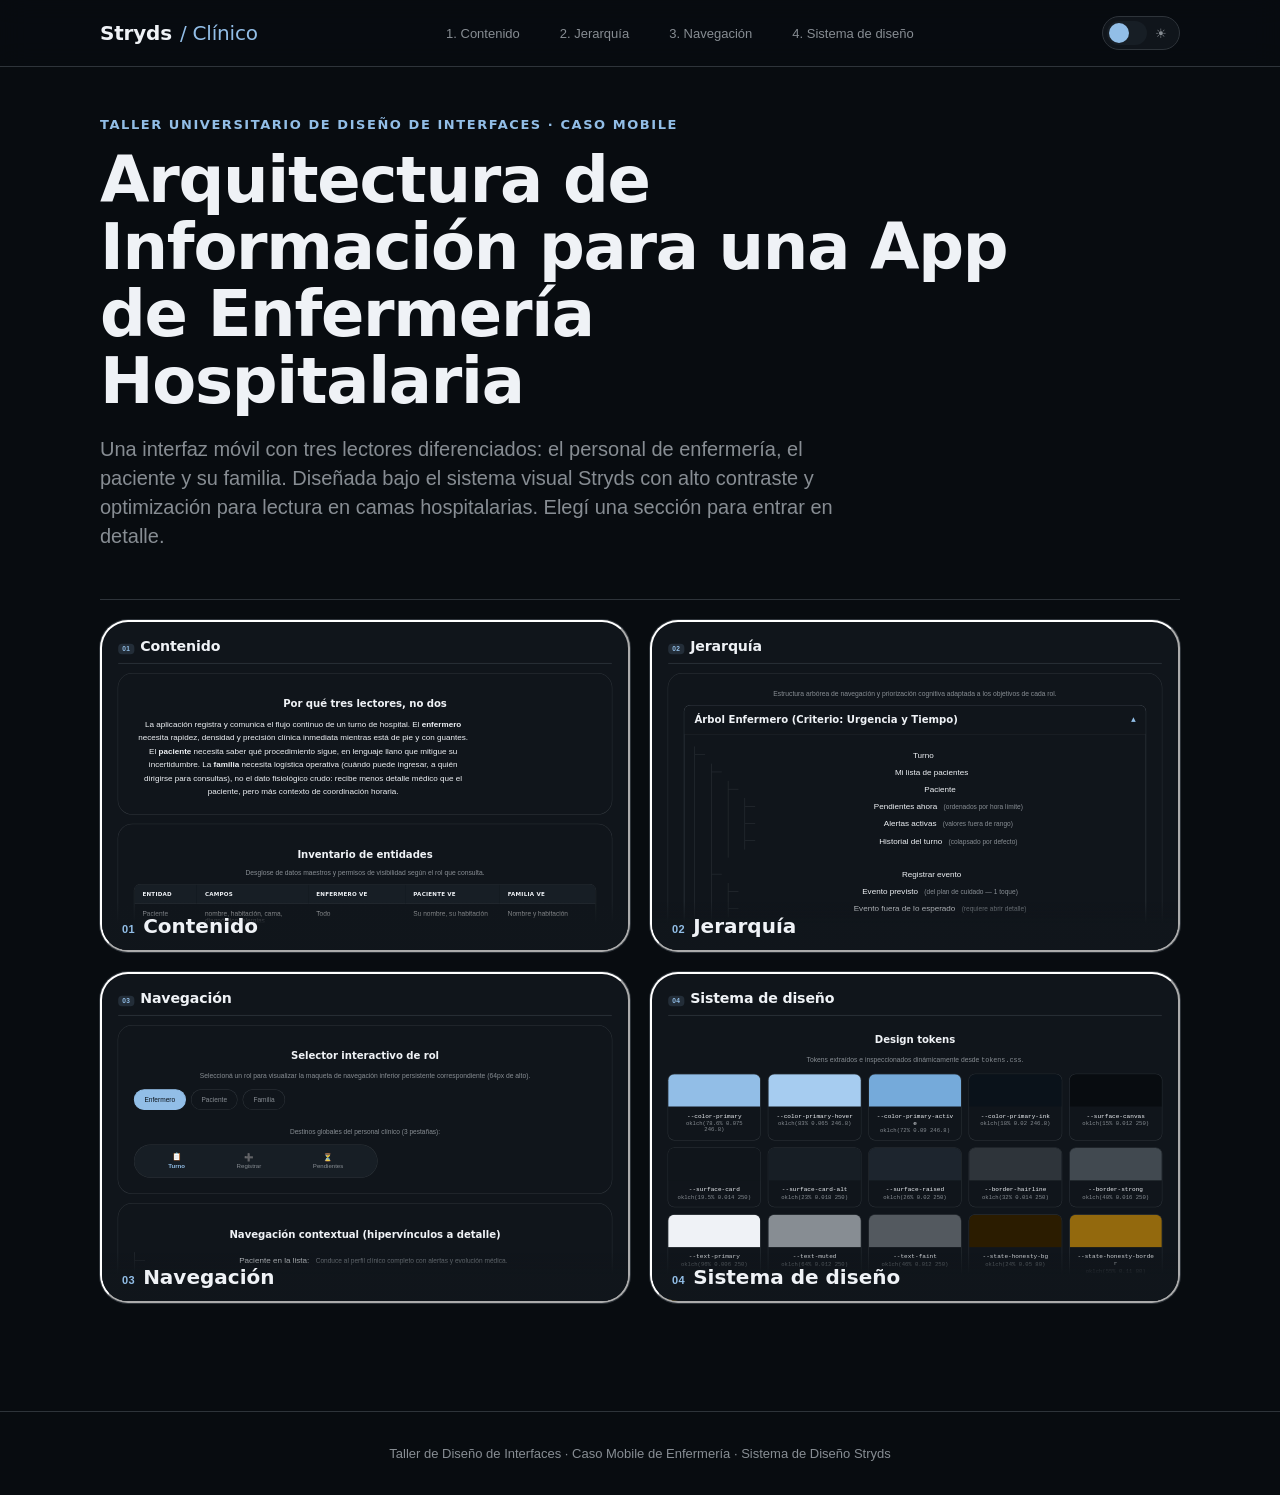
==== commit 7c847f50: "Restructure as a clickable dashboard, add the 8 mobile screens - index.html: dashboard of 4 tiles (o" ====
--- a/index.html
+++ b/index.html
@@ -31,19 +31,20 @@
 </head>
 <body>
 
-  <!-- Barra de navegación fija superior con vínculos de anclaje -->
+  <!-- Barra de navegación fija superior. Los links son triggers del router
+       (data-view), no anchors de scroll: cada uno abre su vista completa. -->
   <header class="doc-header-nav">
     <div class="doc-nav-container">
-      <a href="#hero" class="doc-brand">
+      <a href="#dashboard" class="doc-brand" data-view="dashboard">
         <span>Stryds</span>
         <span class="doc-brand-accent">/ Clínico</span>
       </a>
       <nav aria-label="Navegación del documento">
         <ul class="doc-nav-list">
-          <li><a href="#section-content" class="doc-nav-link">1. Contenido</a></li>
-          <li><a href="#section-hierarchy" class="doc-nav-link">2. Jerarquía</a></li>
-          <li><a href="#section-navigation" class="doc-nav-link">3. Navegación</a></li>
-          <li><a href="#section-design-system" class="doc-nav-link">4. Sistema de diseño</a></li>
+          <li><a href="#section-content" class="doc-nav-link" data-view="section-content">1. Contenido</a></li>
+          <li><a href="#section-hierarchy" class="doc-nav-link" data-view="section-hierarchy">2. Jerarquía</a></li>
+          <li><a href="#section-navigation" class="doc-nav-link" data-view="section-navigation">3. Navegación</a></li>
+          <li><a href="#section-design-system" class="doc-nav-link" data-view="section-design-system">4. Sistema de diseño</a></li>
         </ul>
       </nav>
       <button type="button" id="themeToggle" class="theme-toggle" aria-label="Cambiar a modo claro" aria-pressed="false">
@@ -56,18 +57,29 @@
 
   <main class="doc-main">
 
-    <!-- Encabezado de presentación del caso de estudio -->
-    <header id="hero" class="doc-hero">
-      <p class="doc-hero-tagline">Taller Universitario de Diseño de Interfaces · Caso Mobile</p>
-      <h1 class="doc-hero-title">Arquitectura de Información para una App de Enfermería Hospitalaria</h1>
-      <p class="doc-hero-lead">
-        Una interfaz móvil con tres lectores diferenciados: el personal de enfermería, el paciente y su familia.
-        Diseñada bajo el sistema visual Stryds con alto contraste y optimización para lectura en camas hospitalarias.
-      </p>
-    </header>
+    <!-- ==================== DASHBOARD (vista inicial) ==================== -->
+    <!-- Las 4 tiles se generan en runtime clonando el innerHTML real de cada
+         .view (ver renderDashboardTiles en app.js): no son íconos ni resúmenes
+         inventados, es el contenido real de la sección en miniatura. -->
+    <section id="dashboard" class="view is-dashboard is-active">
+      <header class="doc-hero">
+        <p class="doc-hero-tagline">Taller Universitario de Diseño de Interfaces · Caso Mobile</p>
+        <h1 class="doc-hero-title">Arquitectura de Información para una App de Enfermería Hospitalaria</h1>
+        <p class="doc-hero-lead">
+          Una interfaz móvil con tres lectores diferenciados: el personal de enfermería, el paciente y su familia.
+          Diseñada bajo el sistema visual Stryds con alto contraste y optimización para lectura en camas hospitalarias.
+          Elegí una sección para entrar en detalle.
+        </p>
+      </header>
+
+      <div id="dashboardGrid" class="dashboard-grid">
+        <!-- Renderizado dinámico vía app.js: una tile clonada por cada .view -->
+      </div>
+    </section>
 
     <!-- ==================== SECCIÓN 1: CONTENIDO ==================== -->
-    <section id="section-content" class="doc-section">
+    <section id="section-content" class="view" data-title="Contenido" data-index="01">
+      <button type="button" class="back-to-dashboard" data-view="dashboard">← Dashboard</button>
       <h2 class="section-heading" data-index="01">Contenido</h2>
 
       <article class="doc-card">
@@ -210,7 +222,8 @@
     </section>
 
     <!-- ==================== SECCIÓN 2: JERARQUÍA ==================== -->
-    <section id="section-hierarchy" class="doc-section">
+    <section id="section-hierarchy" class="view" data-title="Jerarquía" data-index="02">
+      <button type="button" class="back-to-dashboard" data-view="dashboard">← Dashboard</button>
       <h2 class="section-heading" data-index="02">Jerarquía</h2>
 
       <div class="doc-card">
@@ -293,7 +306,8 @@
     </section>
 
     <!-- ==================== SECCIÓN 3: NAVEGACIÓN ==================== -->
-    <section id="section-navigation" class="doc-section">
+    <section id="section-navigation" class="view" data-title="Navegación" data-index="03">
+      <button type="button" class="back-to-dashboard" data-view="dashboard">← Dashboard</button>
       <h2 class="section-heading" data-index="03">Navegación</h2>
 
       <div class="role-preview-card">
@@ -405,7 +419,8 @@
     </section>
 
     <!-- ==================== SECCIÓN 4: SISTEMA DE DISEÑO ==================== -->
-    <section id="section-design-system" class="doc-section">
+    <section id="section-design-system" class="view" data-title="Sistema de diseño" data-index="04">
+      <button type="button" class="back-to-dashboard" data-view="dashboard">← Dashboard</button>
       <h2 class="section-heading" data-index="04">Sistema de diseño</h2>
 
       <!-- a) Design tokens -->
@@ -563,6 +578,148 @@
           <span aria-hidden="true">→</span>
         </a>
       </div>
+
+      <!-- g) Pantallas — el nivel más alto de Atomic Design, después de
+           organismos y templates. Ocho pantallas con datos reales del caso
+           (no bloques genéricos): Dashboard y Product Page recrean, en
+           estático, las mismas vistas que ya son interactivas en mockup/. -->
+      <h3 class="subsection-heading">Pantallas</h3>
+      <p class="doc-text-muted">
+        Ocho pantallas de la cara del enfermero, con los mismos pacientes y datos
+        que el resto del documento. Vista previa estática — la interacción real
+        vive en el prototipo de arriba.
+      </p>
+      <div class="phone-mini-grid">
+
+        <!-- 1. Splash -->
+        <figure class="phone-mini">
+          <div class="phone-mini-screen phone-mini-splash">
+            <div class="phone-mini-logo" aria-hidden="true">✚</div>
+            <p class="phone-mini-splash-text">Cargando tu turno…</p>
+            <div class="phone-mini-spinner" aria-hidden="true"></div>
+          </div>
+          <figcaption class="phone-mini-caption">Splash</figcaption>
+        </figure>
+
+        <!-- 2. Image Based -->
+        <figure class="phone-mini">
+          <div class="phone-mini-screen phone-mini-hero">
+            <div class="phone-mini-hero-banner">
+              <span class="label-caption" style="color: var(--color-primary-ink);">Hospital Central · Piso 3</span>
+              <p class="phone-mini-hero-title">Buen turno,<br>Enfermero</p>
+            </div>
+            <div class="phone-mini-quick-grid">
+              <div class="phone-mini-quick-tile"><span>📋</span>Turno</div>
+              <div class="phone-mini-quick-tile"><span>➕</span>Registrar</div>
+              <div class="phone-mini-quick-tile"><span>⏳</span>Pendientes</div>
+              <div class="phone-mini-quick-tile"><span>💬</span>Mensajes</div>
+            </div>
+          </div>
+          <figcaption class="phone-mini-caption">Image Based</figcaption>
+        </figure>
+
+        <!-- 3. Dashboard — recrea renderHomeEnfermero() de mockup/js/mockup.js -->
+        <figure class="phone-mini">
+          <div class="phone-mini-screen">
+            <p class="label-caption-strong" style="margin-bottom: var(--space-app-8);">Pacientes asignados (3)</p>
+            <div class="phone-mini-list">
+              <div class="phone-mini-row">
+                <div class="avatar avatar-sm">CR</div>
+                <div class="phone-mini-row-text">
+                  <span class="phone-mini-row-name">Carlos Rodríguez</span>
+                  <span class="label-caption">Hab. 304-A</span>
+                </div>
+                <span class="badge-critical">PA 90/55</span>
+              </div>
+              <div class="phone-mini-row">
+                <div class="avatar avatar-sm">MG</div>
+                <div class="phone-mini-row-text">
+                  <span class="phone-mini-row-name">María González</span>
+                  <span class="label-caption">Hab. 304-B</span>
+                </div>
+                <span class="badge-pending">11:00</span>
+              </div>
+              <div class="phone-mini-row">
+                <div class="avatar avatar-sm">JP</div>
+                <div class="phone-mini-row-text">
+                  <span class="phone-mini-row-name">Jorge Pérez</span>
+                  <span class="label-caption">Hab. 305-A</span>
+                </div>
+                <span class="label-caption">1 toque</span>
+              </div>
+            </div>
+          </div>
+          <figcaption class="phone-mini-caption">Dashboard</figcaption>
+        </figure>
+
+        <!-- 4. Analytics — signos vitales de Carlos Rodríguez, el caso crítico -->
+        <figure class="phone-mini">
+          <div class="phone-mini-screen">
+            <p class="label-caption-strong" style="margin-bottom: var(--space-app-8);">Carlos Rodríguez · Hab. 304-A</p>
+            <div class="phone-mini-vitals-ring" aria-hidden="true"></div>
+            <p class="phone-mini-vitals-value">PA 90/55</p>
+            <div class="phone-mini-vitals-row">
+              <span class="badge-critical">Taquicardia 112</span>
+            </div>
+            <p class="phone-mini-blurred">Alerta protocolo hipotensión</p>
+            <span class="label-caption">tocá para revelar</span>
+          </div>
+          <figcaption class="phone-mini-caption">Analytics</figcaption>
+        </figure>
+
+        <!-- 5. List — pendientes del turno -->
+        <figure class="phone-mini">
+          <div class="phone-mini-screen">
+            <p class="label-caption-strong" style="margin-bottom: var(--space-app-8);">Pendientes del turno</p>
+            <ul class="phone-mini-checklist">
+              <li><span class="phone-mini-check is-done">✓</span>Medicación 09:30 · María G.</li>
+              <li><span class="phone-mini-check"></span>Cambio postural 11:20 · Jorge P.</li>
+              <li><span class="phone-mini-check"></span>Ronda 13:00 · control de signos</li>
+              <li><span class="phone-mini-check is-critical"></span>Revisar PA · Carlos R.</li>
+            </ul>
+          </div>
+          <figcaption class="phone-mini-caption">List</figcaption>
+        </figure>
+
+        <!-- 6. Card Grid — accesos a las tres caras + ajustes -->
+        <figure class="phone-mini">
+          <div class="phone-mini-screen">
+            <p class="label-caption-strong" style="margin-bottom: var(--space-app-8);">Cambiar de vista</p>
+            <div class="phone-mini-card-grid">
+              <div class="phone-mini-card-tile is-active"><span>👤</span>Enfermero</div>
+              <div class="phone-mini-card-tile"><span>🛏️</span>Paciente</div>
+              <div class="phone-mini-card-tile"><span>👪</span>Familia</div>
+              <div class="phone-mini-card-tile"><span>⚙️</span>Ajustes</div>
+            </div>
+          </div>
+          <figcaption class="phone-mini-caption">Card Grid</figcaption>
+        </figure>
+
+        <!-- 7. Product Page — recrea renderDetailEnfermero() de mockup/js/mockup.js -->
+        <figure class="phone-mini">
+          <div class="phone-mini-screen">
+            <div class="phone-mini-detail-header">
+              <span class="label-caption">← Hab. 304-A</span>
+              <p class="phone-mini-row-name" style="font-size: var(--text-app-heading-sm);">Carlos Rodríguez</p>
+            </div>
+            <p class="label-caption" style="margin: var(--space-app-8) 0 2px;">Valor clínico crudo</p>
+            <p class="phone-mini-blurred">PA 90/55 · taquicardia 112</p>
+            <span class="label-caption">oculto por defecto: esta pantalla la ve también el paciente desde la cama</span>
+          </div>
+          <figcaption class="phone-mini-caption">Product Page</figcaption>
+        </figure>
+
+        <!-- 8. Minimal — confirmación de evento en 1 toque -->
+        <figure class="phone-mini">
+          <div class="phone-mini-screen phone-mini-minimal">
+            <div class="phone-mini-minimal-block"></div>
+            <div class="phone-mini-minimal-block phone-mini-minimal-block-sm"></div>
+            <button type="button" class="btn-primary" disabled>✓ Hecho</button>
+          </div>
+          <figcaption class="phone-mini-caption">Minimal</figcaption>
+        </figure>
+
+      </div>
     </section>
 
   </main>
--- a/css/styles.css
+++ b/css/styles.css
@@ -210,9 +210,12 @@
   line-height: 1.45;
 }
 
-/* ============ SECCIONES — cada una se revela al entrar en viewport ============ */
-.doc-section {
-  display: flex;
+/* ============ ROUTER DE VISTAS — dashboard + 4 secciones ============
+   Mismo mecanismo que mockup/css/mockup.css (.view/.view.is-active): la vista
+   inactiva queda en el documento con opacity:0 y pointer-events:none en vez de
+   display:none, para poder animar la transición sin perder el layout. */
+.view {
+  display: none;
   flex-direction: column;
   gap: var(--space-doc-20);
   opacity: 0;
@@ -221,9 +224,106 @@
               transform var(--duration-slow) var(--ease-out-quart);
 }
 
-.doc-section.is-visible {
+.view.is-active {
+  display: flex;
+}
+
+.view.is-visible {
   opacity: 1;
   transform: translateY(0);
+}
+
+.back-to-dashboard {
+  align-self: flex-start;
+  background: none;
+  border: none;
+  box-shadow: 0 0 0 1px var(--border-hairline);
+  color: var(--text-muted);
+  font-family: var(--font-body);
+  font-size: var(--text-doc-caption);
+  font-weight: var(--font-weight-medium);
+  padding: var(--space-app-8) var(--space-app-16);
+  border-radius: var(--radius-pill);
+  cursor: pointer;
+  transition: color var(--duration-fast) var(--ease-out-quart),
+              box-shadow var(--duration-fast) var(--ease-out-quart),
+              transform var(--duration-fast) var(--ease-out-expo);
+}
+
+.back-to-dashboard:hover {
+  color: var(--color-primary);
+  box-shadow: 0 0 0 1px var(--color-primary);
+  transform: translateX(-2px);
+}
+
+/* ============ DASHBOARD — tiles vivas, clon real de cada .view ============ */
+.dashboard-grid {
+  display: grid;
+  grid-template-columns: repeat(2, 1fr);
+  gap: var(--space-doc-20);
+}
+
+.dashboard-tile {
+  position: relative;
+  aspect-ratio: 16 / 10;
+  border-radius: var(--radius-card-doc);
+  background-color: var(--surface-card);
+  box-shadow: 0 0 0 1px var(--border-hairline);
+  overflow: hidden;
+  cursor: pointer;
+  transition: box-shadow var(--duration-base) var(--ease-out-quart),
+              transform var(--duration-base) var(--ease-out-quart);
+}
+
+.dashboard-tile:hover {
+  box-shadow: 0 0 0 1px var(--color-primary), 0 16px 40px -20px rgba(0, 0, 0, 0.4);
+  transform: translateY(-4px);
+}
+
+.dashboard-tile:focus-visible {
+  outline: 2px solid var(--color-primary);
+  outline-offset: 3px;
+}
+
+/* El clon vivo de la sección, escalado para caber en la tile. Nunca recibe
+   clicks propios: toda la tile es el botón, el clon es solo vista previa. */
+.dashboard-tile-mini {
+  position: absolute;
+  top: 0;
+  left: 0;
+  transform-origin: top left;
+  pointer-events: none;
+  padding: var(--space-doc-32);
+  display: flex;
+  flex-direction: column;
+  gap: var(--space-doc-20);
+}
+
+.dashboard-tile-label {
+  position: absolute;
+  left: 0;
+  right: 0;
+  bottom: 0;
+  display: flex;
+  align-items: baseline;
+  gap: var(--space-app-8);
+  padding: var(--space-app-12) var(--space-doc-20);
+  background: linear-gradient(0deg, var(--surface-card) 55%, transparent);
+}
+
+.dashboard-tile-index {
+  font-family: var(--font-body);
+  font-size: 11px;
+  font-weight: var(--font-weight-semibold);
+  color: var(--color-primary);
+  letter-spacing: 0.04em;
+}
+
+.dashboard-tile-title {
+  font-family: var(--font-display);
+  font-size: var(--text-doc-subheading);
+  font-weight: var(--font-weight-semibold);
+  color: var(--text-primary);
 }
 
 .section-heading {
@@ -749,6 +849,280 @@
   transform: translateX(4px);
 }
 
+/* ============ PANTALLAS MOBILE — 8 vistas, dentro de "Sistema de diseño" ============
+   Vista previa estática (pointer-events desactivado en los controles internos
+   vía disabled/aria-hidden según el caso): la interacción real vive en mockup/. */
+.phone-mini-grid {
+  display: grid;
+  grid-template-columns: repeat(4, 1fr);
+  gap: var(--space-doc-20);
+}
+
+.phone-mini {
+  display: flex;
+  flex-direction: column;
+  gap: var(--space-app-8);
+}
+
+.phone-mini-screen {
+  aspect-ratio: 9 / 17;
+  background-color: var(--surface-canvas);
+  border-radius: var(--radius-card-app);
+  box-shadow: 0 0 0 1px var(--border-hairline), 0 0 0 5px var(--surface-card);
+  padding: var(--space-app-16);
+  display: flex;
+  flex-direction: column;
+  overflow: hidden;
+  transition: box-shadow var(--duration-base) var(--ease-out-quart);
+}
+
+.phone-mini:hover .phone-mini-screen {
+  box-shadow: 0 0 0 1px var(--color-primary), 0 0 0 5px var(--surface-card);
+}
+
+.phone-mini-caption {
+  text-align: center;
+  font-family: var(--font-display);
+  font-size: var(--text-doc-caption);
+  font-weight: var(--font-weight-semibold);
+  color: var(--text-primary);
+}
+
+/* 1. Splash */
+.phone-mini-splash {
+  align-items: center;
+  justify-content: center;
+  gap: var(--space-app-12);
+  text-align: center;
+}
+
+.phone-mini-logo {
+  width: 48px;
+  height: 48px;
+  border-radius: var(--radius-pill);
+  background-color: color-mix(in oklch, var(--color-primary) 18%, var(--surface-card));
+  color: var(--color-primary);
+  display: flex;
+  align-items: center;
+  justify-content: center;
+  font-size: var(--text-app-heading-sm);
+}
+
+.phone-mini-splash-text {
+  font-size: var(--text-app-caption);
+  color: var(--text-muted);
+}
+
+.phone-mini-spinner {
+  width: 18px;
+  height: 18px;
+  border-radius: 50%;
+  border: 2px solid var(--border-hairline);
+  border-top-color: var(--color-primary);
+  animation: spin 900ms linear infinite;
+}
+
+@keyframes spin {
+  to { transform: rotate(360deg); }
+}
+
+/* 2. Image Based */
+.phone-mini-hero {
+  gap: var(--space-app-12);
+  padding: 0;
+}
+
+.phone-mini-hero-banner {
+  background: linear-gradient(160deg,
+    var(--color-primary),
+    color-mix(in oklch, var(--color-primary) 55%, var(--surface-card)));
+  padding: var(--space-app-16);
+  display: flex;
+  flex-direction: column;
+  gap: var(--space-app-8);
+}
+
+.phone-mini-hero-title {
+  font-family: var(--font-display);
+  font-size: var(--text-app-heading);
+  font-weight: var(--font-weight-semibold);
+  color: var(--color-primary-ink);
+  line-height: 1.1;
+}
+
+.phone-mini-quick-grid {
+  display: grid;
+  grid-template-columns: repeat(2, 1fr);
+  gap: var(--space-app-8);
+  padding: 0 var(--space-app-16) var(--space-app-16);
+}
+
+.phone-mini-quick-tile {
+  display: flex;
+  flex-direction: column;
+  gap: 2px;
+  background-color: var(--surface-card);
+  box-shadow: 0 0 0 1px var(--border-hairline);
+  border-radius: var(--radius-sm);
+  padding: var(--space-app-8);
+  font-size: 10px;
+  color: var(--text-muted);
+}
+
+/* 3, 5, 7 — listas (Dashboard, List, Product Page) */
+.phone-mini-list {
+  display: flex;
+  flex-direction: column;
+  gap: var(--space-app-8);
+}
+
+.phone-mini-row {
+  display: flex;
+  align-items: center;
+  gap: var(--space-app-8);
+}
+
+.phone-mini-row-text {
+  flex: 1;
+  min-width: 0;
+  display: flex;
+  flex-direction: column;
+}
+
+.phone-mini-row-name {
+  font-size: 11px;
+  font-weight: var(--font-weight-medium);
+  color: var(--text-primary);
+  white-space: nowrap;
+  overflow: hidden;
+  text-overflow: ellipsis;
+}
+
+.phone-mini-checklist {
+  list-style: none;
+  display: flex;
+  flex-direction: column;
+  gap: var(--space-app-12);
+  font-size: 10px;
+  color: var(--text-primary);
+}
+
+.phone-mini-checklist li {
+  display: flex;
+  align-items: center;
+  gap: var(--space-app-8);
+}
+
+.phone-mini-check {
+  width: 14px;
+  height: 14px;
+  border-radius: var(--radius-xs);
+  box-shadow: 0 0 0 1px var(--border-strong);
+  flex-shrink: 0;
+  display: inline-flex;
+  align-items: center;
+  justify-content: center;
+  font-size: 9px;
+  color: var(--color-primary-ink);
+}
+
+.phone-mini-check.is-done {
+  background-color: var(--color-primary);
+  box-shadow: none;
+}
+
+.phone-mini-check.is-critical {
+  box-shadow: 0 0 0 1px var(--state-critical-border);
+  background-color: var(--state-critical-bg);
+}
+
+.phone-mini-detail-header {
+  display: flex;
+  flex-direction: column;
+  gap: 2px;
+  margin-bottom: var(--space-app-8);
+}
+
+/* 4. Analytics */
+.phone-mini-vitals-ring {
+  width: 56px;
+  height: 56px;
+  margin: var(--space-app-8) auto;
+  border-radius: 50%;
+  background: conic-gradient(var(--state-critical-text) 0% 30%, var(--surface-card-alt) 30% 100%);
+}
+
+.phone-mini-vitals-value {
+  text-align: center;
+  font-family: var(--font-display);
+  font-size: var(--text-app-heading-sm);
+  font-weight: var(--font-weight-semibold);
+  color: var(--text-primary);
+}
+
+.phone-mini-vitals-row {
+  display: flex;
+  justify-content: center;
+  margin: var(--space-app-8) 0;
+}
+
+.phone-mini-blurred {
+  font-family: monospace;
+  font-size: 10px;
+  color: var(--state-critical-text);
+  filter: blur(4px);
+  text-align: center;
+  user-select: none;
+}
+
+/* 6. Card Grid */
+.phone-mini-card-grid {
+  display: grid;
+  grid-template-columns: repeat(2, 1fr);
+  gap: var(--space-app-8);
+}
+
+.phone-mini-card-tile {
+  display: flex;
+  flex-direction: column;
+  align-items: center;
+  gap: var(--space-unit);
+  background-color: var(--surface-card);
+  box-shadow: 0 0 0 1px var(--border-hairline);
+  border-radius: var(--radius-sm);
+  padding: var(--space-app-12) var(--space-app-8);
+  font-size: 9px;
+  color: var(--text-muted);
+}
+
+.phone-mini-card-tile.is-active {
+  box-shadow: 0 0 0 1px var(--color-primary);
+  color: var(--color-primary);
+}
+
+/* 8. Minimal */
+.phone-mini-minimal {
+  gap: var(--space-app-12);
+  justify-content: center;
+}
+
+.phone-mini-minimal-block {
+  height: 64px;
+  border-radius: var(--radius-sm);
+  background-color: var(--surface-card);
+  box-shadow: 0 0 0 1px var(--border-hairline);
+}
+
+.phone-mini-minimal-block-sm {
+  height: 40px;
+}
+
+.phone-mini-minimal .btn-primary {
+  align-self: center;
+  opacity: 0.7;
+  cursor: default;
+}
+
 /* ============ FOOTER ============ */
 .doc-footer {
   border-top: 1px solid var(--border-hairline);
@@ -775,6 +1149,14 @@
   .tokens-grid {
     grid-template-columns: 1fr;
   }
+
+  .dashboard-grid {
+    grid-template-columns: 1fr;
+  }
+
+  .phone-mini-grid {
+    grid-template-columns: repeat(2, 1fr);
+  }
 }
 
 @media (prefers-reduced-motion: reduce) {
@@ -782,7 +1164,7 @@
     animation-duration: 0.001ms !important;
     transition-duration: 0.001ms !important;
   }
-  .doc-section {
+  .view {
     opacity: 1;
     transform: none;
   }
